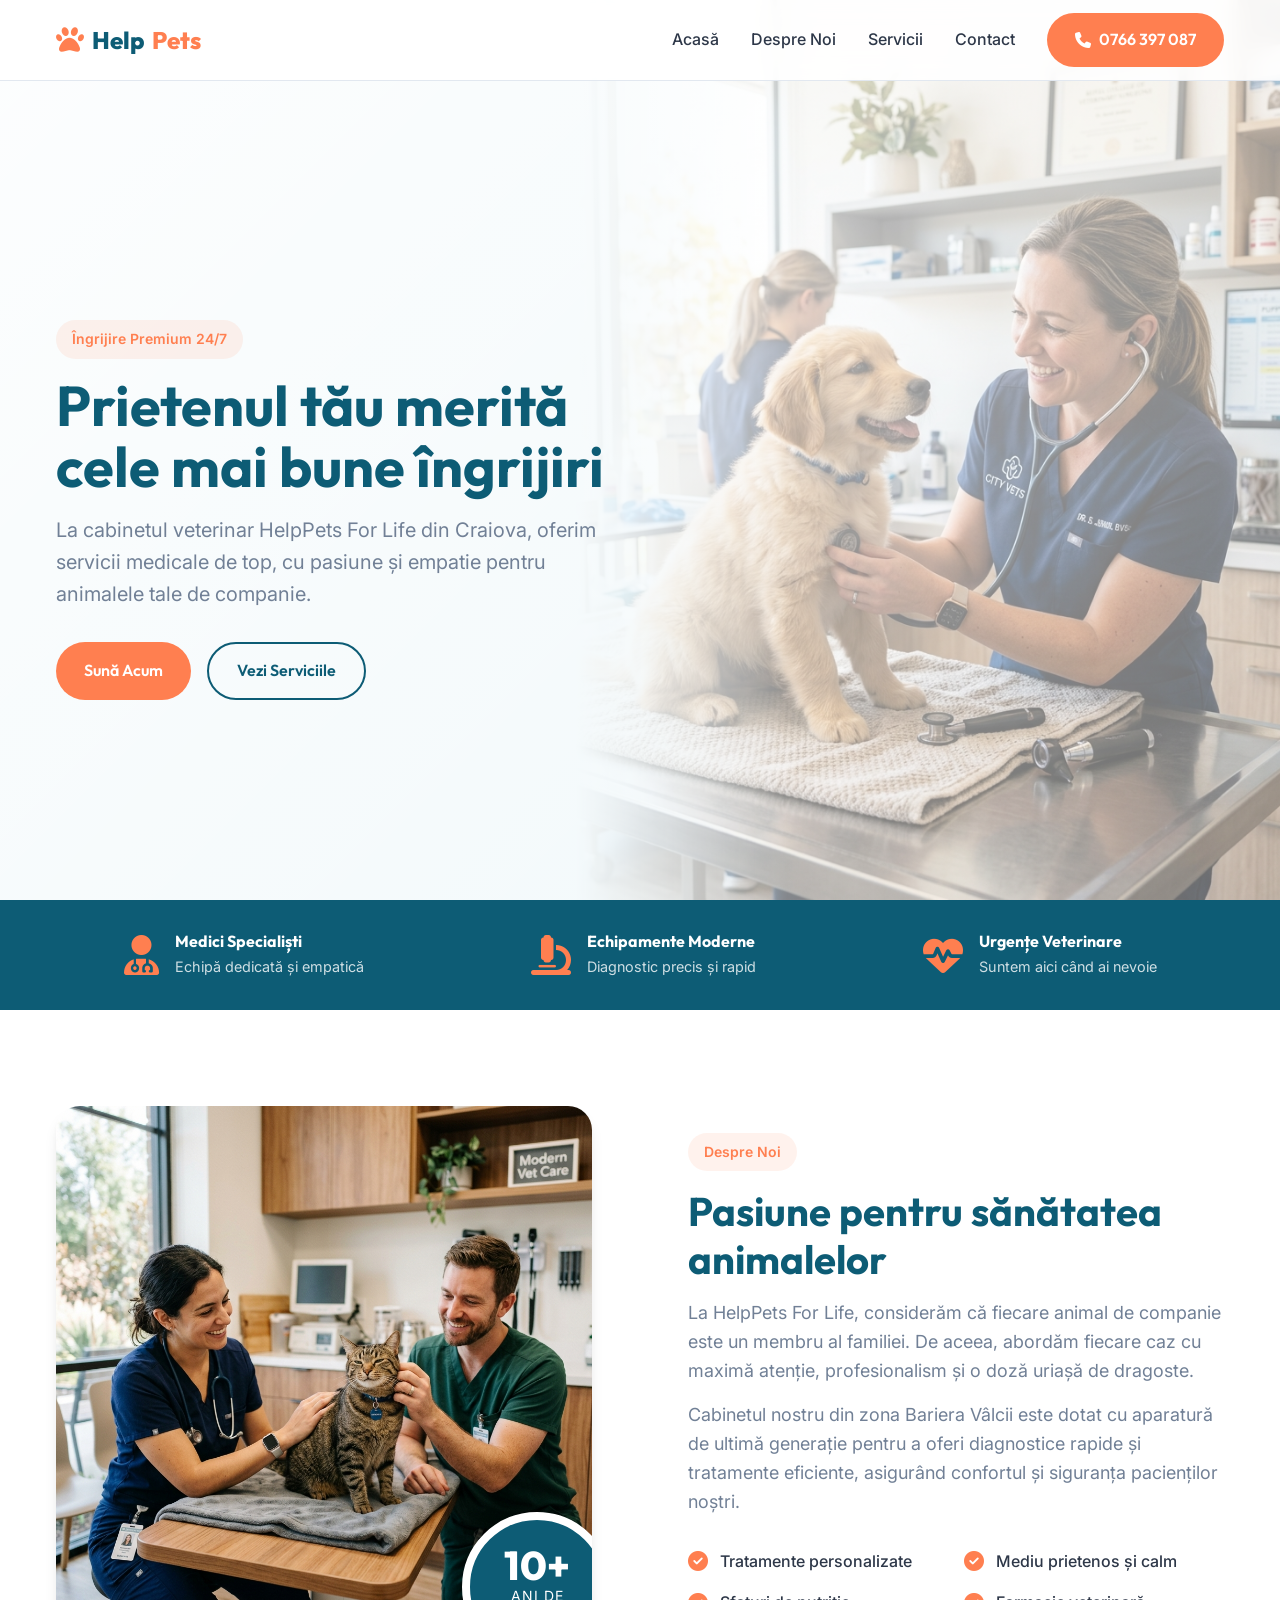
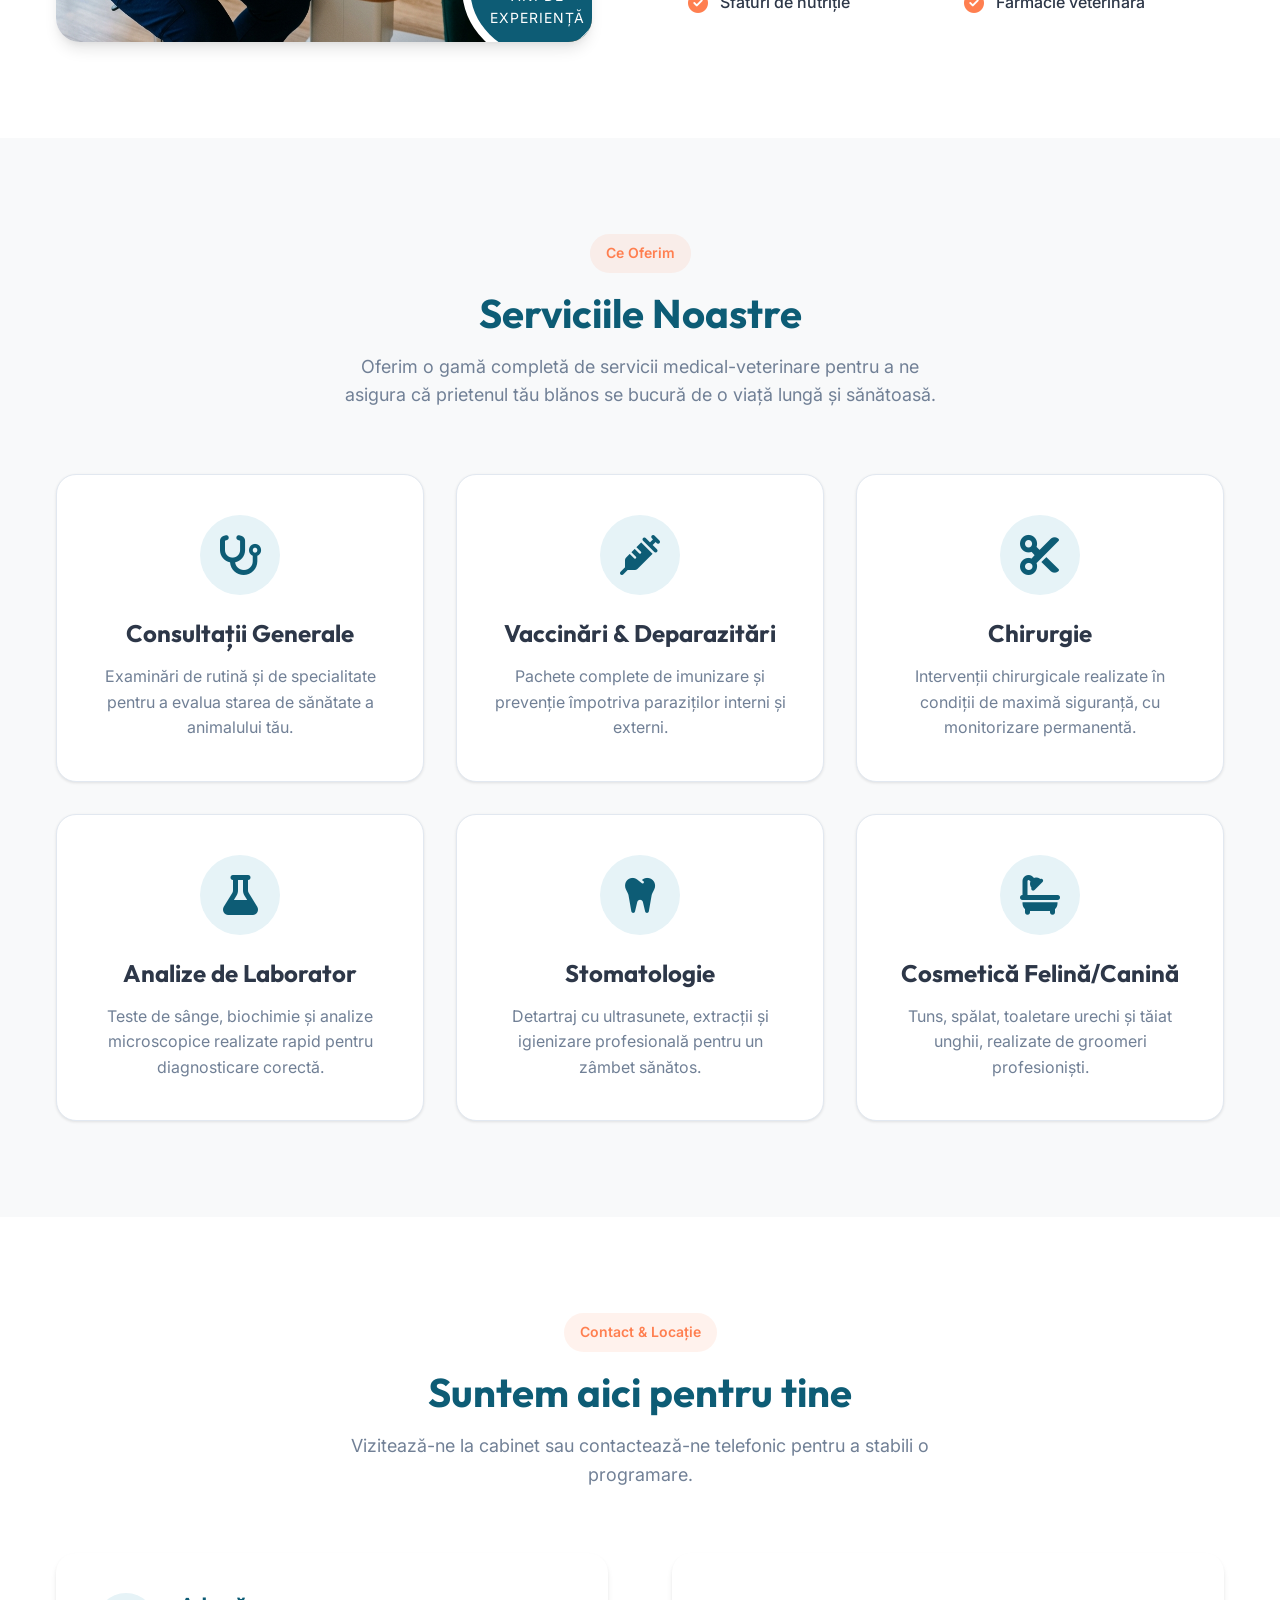
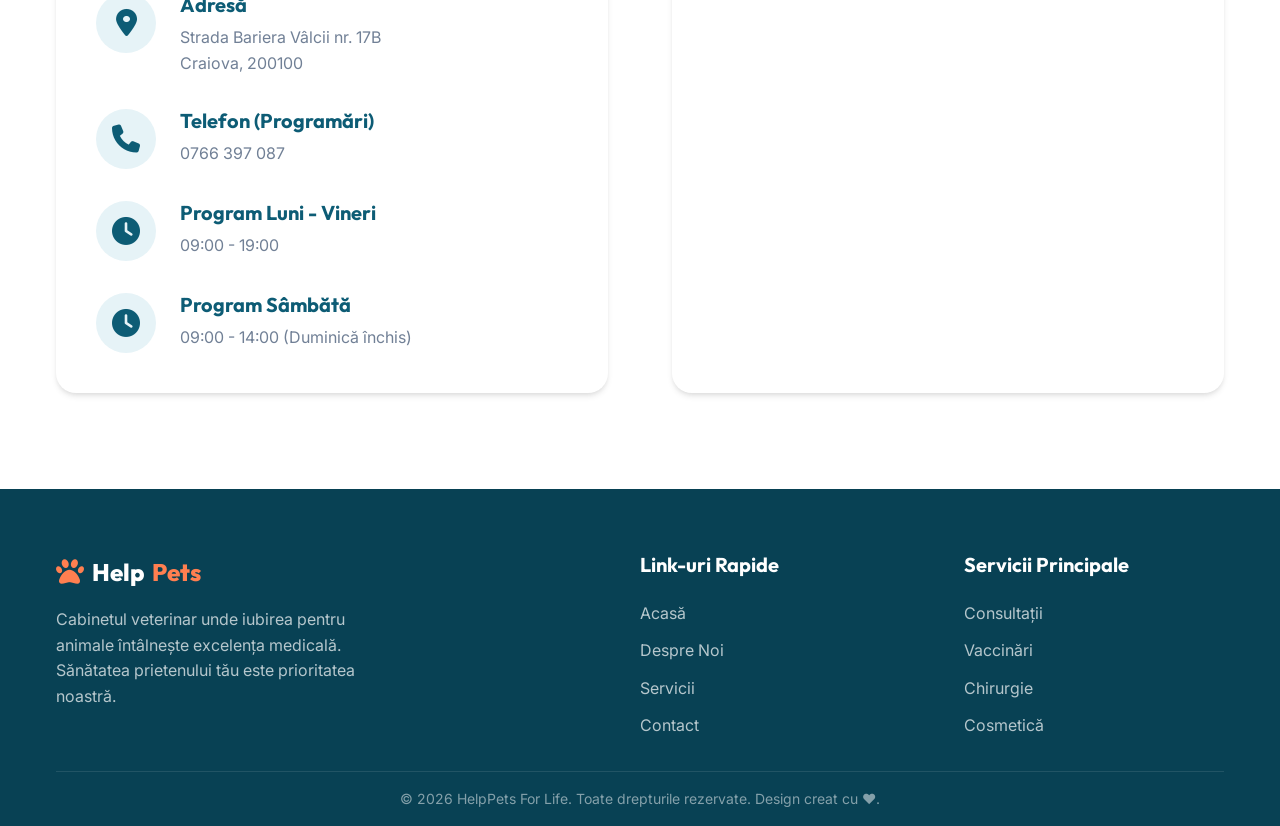
==== index.html @ aba7f6c5 "Add files via upload" ====
<!DOCTYPE html>
<html lang="ro">
<head>
    <meta charset="UTF-8">
    <meta name="viewport" content="width=device-width, initial-scale=1.0">
    <meta name="description" content="HelpPets For Life - Cabinet Veterinar Craiova - Bariera. Oferim servicii medicale veterinare premium pentru prietenii tăi necuvântători: consultații, vaccinări, chirurgie și cosmetică.">
    <title>HelpPets For Life | Cabinet Veterinar Craiova Bariera</title>
    
    <!-- CSS -->
    <link rel="stylesheet" href="css/style.css">
    
    <!-- Font Awesome for Icons -->
    <link rel="stylesheet" href="https://cdnjs.cloudflare.com/ajax/libs/font-awesome/6.4.0/css/all.min.css">
</head>
<body>

    <!-- Navigation -->
    <nav class="navbar">
        <div class="container">
            <a href="#" class="logo">
                <i class="fa-solid fa-paw"></i>
                Help<span>Pets</span>
            </a>
            
            <button class="mobile-menu-btn">
                <i class="fa-solid fa-bars"></i>
            </button>
            
            <ul class="nav-links">
                <li><a href="#acasa" class="nav-link">Acasă</a></li>
                <li><a href="#despre" class="nav-link">Despre Noi</a></li>
                <li><a href="#servicii" class="nav-link">Servicii</a></li>
                <li><a href="#contact" class="nav-link">Contact</a></li>
                <li><a href="tel:+40766397087" class="btn btn-primary"><i class="fa-solid fa-phone"></i> 0766 397 087</a></li>
            </ul>
        </div>
    </nav>

    <!-- Hero Section -->
    <section id="acasa" class="hero">
        <img src="assets/hero.png" alt="Cabinet Veterinar HelpPets For Life" class="hero-bg">
        <div class="container">
            <div class="hero-content reveal">
                <span class="badge">Îngrijire Premium 24/7</span>
                <h1>Prietenul tău merită cele mai bune îngrijiri</h1>
                <p>La cabinetul veterinar HelpPets For Life din Craiova, oferim servicii medicale de top, cu pasiune și empatie pentru animalele tale de companie.</p>
                <div class="hero-btns">
                    <a href="tel:+40766397087" class="btn btn-primary">Sună Acum</a>
                    <a href="#servicii" class="btn btn-outline">Vezi Serviciile</a>
                </div>
            </div>
        </div>
    </section>

    <!-- Info Banner -->
    <div class="info-banner">
        <div class="container reveal">
            <div class="info-item">
                <i class="fa-solid fa-user-doctor"></i>
                <div>
                    <h4>Medici Specialiști</h4>
                    <p>Echipă dedicată și empatică</p>
                </div>
            </div>
            <div class="info-item">
                <i class="fa-solid fa-microscope"></i>
                <div>
                    <h4>Echipamente Moderne</h4>
                    <p>Diagnostic precis și rapid</p>
                </div>
            </div>
            <div class="info-item">
                <i class="fa-solid fa-heart-pulse"></i>
                <div>
                    <h4>Urgențe Veterinare</h4>
                    <p>Suntem aici când ai nevoie</p>
                </div>
            </div>
        </div>
    </div>

    <!-- About Section -->
    <section id="despre" class="section section-light about">
        <div class="container about-grid">
            <div class="about-image reveal">
                <img src="assets/about.png" alt="Echipa HelpPets For Life">
                <div class="experience-badge">
                    <span class="num">10+</span>
                    <span class="text">Ani de Experiență</span>
                </div>
            </div>
            <div class="about-content reveal">
                <span class="badge">Despre Noi</span>
                <h2>Pasiune pentru sănătatea animalelor</h2>
                <p>La HelpPets For Life, considerăm că fiecare animal de companie este un membru al familiei. De aceea, abordăm fiecare caz cu maximă atenție, profesionalism și o doză uriașă de dragoste.</p>
                <p>Cabinetul nostru din zona Bariera Vâlcii este dotat cu aparatură de ultimă generație pentru a oferi diagnostice rapide și tratamente eficiente, asigurând confortul și siguranța pacienților noștri.</p>
                
                <div class="features-list">
                    <div class="feature-item">
                        <i class="fa-solid fa-check-circle"></i> Tratamente personalizate
                    </div>
                    <div class="feature-item">
                        <i class="fa-solid fa-check-circle"></i> Mediu prietenos și calm
                    </div>
                    <div class="feature-item">
                        <i class="fa-solid fa-check-circle"></i> Sfaturi de nutriție
                    </div>
                    <div class="feature-item">
                        <i class="fa-solid fa-check-circle"></i> Farmacie veterinară
                    </div>
                </div>
            </div>
        </div>
    </section>

    <!-- Services Section -->
    <section id="servicii" class="section">
        <div class="container">
            <div class="section-header reveal">
                <span class="badge">Ce Oferim</span>
                <h2 class="section-title">Serviciile Noastre</h2>
                <p class="section-subtitle">Oferim o gamă completă de servicii medical-veterinare pentru a ne asigura că prietenul tău blănos se bucură de o viață lungă și sănătoasă.</p>
            </div>
            
            <div class="services-grid">
                <div class="service-card reveal">
                    <div class="service-icon">
                        <i class="fa-solid fa-stethoscope"></i>
                    </div>
                    <h3>Consultații Generale</h3>
                    <p>Examinări de rutină și de specialitate pentru a evalua starea de sănătate a animalului tău.</p>
                </div>
                
                <div class="service-card reveal">
                    <div class="service-icon">
                        <i class="fa-solid fa-syringe"></i>
                    </div>
                    <h3>Vaccinări & Deparazitări</h3>
                    <p>Pachete complete de imunizare și prevenție împotriva paraziților interni și externi.</p>
                </div>
                
                <div class="service-card reveal">
                    <div class="service-icon">
                        <i class="fa-solid fa-scissors"></i>
                    </div>
                    <h3>Chirurgie</h3>
                    <p>Intervenții chirurgicale realizate în condiții de maximă siguranță, cu monitorizare permanentă.</p>
                </div>
                
                <div class="service-card reveal">
                    <div class="service-icon">
                        <i class="fa-solid fa-flask"></i>
                    </div>
                    <h3>Analize de Laborator</h3>
                    <p>Teste de sânge, biochimie și analize microscopice realizate rapid pentru diagnosticare corectă.</p>
                </div>
                
                <div class="service-card reveal">
                    <div class="service-icon">
                        <i class="fa-solid fa-tooth"></i>
                    </div>
                    <h3>Stomatologie</h3>
                    <p>Detartraj cu ultrasunete, extracții și igienizare profesională pentru un zâmbet sănătos.</p>
                </div>
                
                <div class="service-card reveal">
                    <div class="service-icon">
                        <i class="fa-solid fa-bath"></i>
                    </div>
                    <h3>Cosmetică Felină/Canină</h3>
                    <p>Tuns, spălat, toaletare urechi și tăiat unghii, realizate de groomeri profesioniști.</p>
                </div>
            </div>
        </div>
    </section>

    <!-- Contact Section -->
    <section id="contact" class="section section-light">
        <div class="container">
            <div class="section-header reveal">
                <span class="badge">Contact & Locație</span>
                <h2 class="section-title">Suntem aici pentru tine</h2>
                <p class="section-subtitle">Vizitează-ne la cabinet sau contactează-ne telefonic pentru a stabili o programare.</p>
            </div>
            
            <div class="contact-grid">
                <div class="contact-info reveal">
                    <div class="contact-card">
                        <div class="contact-detail">
                            <div class="contact-icon">
                                <i class="fa-solid fa-location-dot"></i>
                            </div>
                            <div class="contact-text">
                                <h4>Adresă</h4>
                                <p>Strada Bariera Vâlcii nr. 17B<br>Craiova, 200100</p>
                            </div>
                        </div>
                        
                        <div class="contact-detail">
                            <div class="contact-icon">
                                <i class="fa-solid fa-phone"></i>
                            </div>
                            <div class="contact-text">
                                <h4>Telefon (Programări)</h4>
                                <a href="tel:+40766397087">0766 397 087</a>
                            </div>
                        </div>
                        
                        <div class="contact-detail">
                            <div class="contact-icon">
                                <i class="fa-solid fa-clock"></i>
                            </div>
                            <div class="contact-text">
                                <h4>Program Luni - Vineri</h4>
                                <p>09:00 - 19:00</p>
                            </div>
                        </div>
                        
                        <div class="contact-detail">
                            <div class="contact-icon">
                                <i class="fa-solid fa-clock"></i>
                            </div>
                            <div class="contact-text">
                                <h4>Program Sâmbătă</h4>
                                <p>09:00 - 14:00 (Duminică închis)</p>
                            </div>
                        </div>
                    </div>
                </div>
                
                <div class="contact-map reveal">
                    <div class="map-container">
                        <!-- Google Maps Embed for Cabinet Veterinar Craiova - Bariera -->
                        <iframe 
                            src="https://www.google.com/maps/embed?pb=!1m18!1m12!1m3!1d2850.5362142279183!2d23.817823576402434!3d44.35242327107722!2m3!1f0!2f0!3f0!3m2!1i1024!2i768!4f13.1!3m3!1m2!1s0x4752d720e5c42fd5%3A0xf857cf204cc7b702!2sCabinet%20veterinar%20Craiova%20-%20BARIERA!5e0!3m2!1sen!2sro!4v1700000000000!5m2!1sen!2sro" 
                            allowfullscreen="" 
                            loading="lazy" 
                            referrerpolicy="no-referrer-when-downgrade">
                        </iframe>
                    </div>
                </div>
            </div>
        </div>
    </section>

    <!-- Footer -->
    <footer class="footer">
        <div class="container">
            <div class="footer-grid">
                <div class="footer-col">
                    <a href="#" class="logo">
                        <i class="fa-solid fa-paw"></i>
                        Help<span>Pets</span>
                    </a>
                    <p>Cabinetul veterinar unde iubirea pentru animale întâlnește excelența medicală. Sănătatea prietenului tău este prioritatea noastră.</p>
                </div>
                
                <div class="footer-col">
                    <h3>Link-uri Rapide</h3>
                    <div class="footer-links">
                        <a href="#acasa">Acasă</a>
                        <a href="#despre">Despre Noi</a>
                        <a href="#servicii">Servicii</a>
                        <a href="#contact">Contact</a>
                    </div>
                </div>
                
                <div class="footer-col">
                    <h3>Servicii Principale</h3>
                    <div class="footer-links">
                        <a href="#servicii">Consultații</a>
                        <a href="#servicii">Vaccinări</a>
                        <a href="#servicii">Chirurgie</a>
                        <a href="#servicii">Cosmetică</a>
                    </div>
                </div>
            </div>
            
            <div class="footer-bottom">
                <p>&copy; 2026 HelpPets For Life. Toate drepturile rezervate. Design creat cu ♥.</p>
            </div>
        </div>
    </footer>

    <!-- JS -->
    <script src="js/script.js"></script>
</body>
</html>
---- css/style.css ----
@import url('https://fonts.googleapis.com/css2?family=Inter:wght@300;400;500;600&family=Outfit:wght@400;500;600;700;800&display=swap');

:root {
  /* Colors */
  --color-primary: #0D5C75;
  --color-primary-dark: #084154;
  --color-primary-light: #E6F3F7;
  --color-accent: #FF7F50;
  --color-accent-hover: #E66A3D;
  --color-bg: #F8F9FA;
  --color-surface: #FFFFFF;
  --color-text: #2D3748;
  --color-text-light: #718096;
  --color-border: #E2E8F0;

  /* Typography */
  --font-heading: 'Outfit', sans-serif;
  --font-body: 'Inter', sans-serif;

  /* Spacing */
  --space-xs: 0.5rem;
  --space-sm: 1rem;
  --space-md: 2rem;
  --space-lg: 4rem;
  --space-xl: 6rem;

  /* Shadows */
  --shadow-sm: 0 1px 3px rgba(0,0,0,0.1);
  --shadow-md: 0 4px 6px -1px rgba(0,0,0,0.1), 0 2px 4px -1px rgba(0,0,0,0.06);
  --shadow-lg: 0 10px 15px -3px rgba(0,0,0,0.1), 0 4px 6px -2px rgba(0,0,0,0.05);
  --shadow-hover: 0 20px 25px -5px rgba(0,0,0,0.1), 0 10px 10px -5px rgba(0,0,0,0.04);
  
  /* Transitions */
  --transition-fast: 0.2s ease;
  --transition-normal: 0.3s cubic-bezier(0.4, 0, 0.2, 1);
  --transition-slow: 0.5s cubic-bezier(0.4, 0, 0.2, 1);
}

* {
  margin: 0;
  padding: 0;
  box-sizing: border-box;
}

html {
  scroll-behavior: smooth;
  font-size: 16px;
}

body {
  font-family: var(--font-body);
  background-color: var(--color-bg);
  color: var(--color-text);
  line-height: 1.6;
  overflow-x: hidden;
}

h1, h2, h3, h4, h5, h6 {
  font-family: var(--font-heading);
  color: var(--color-text);
  line-height: 1.2;
}

a {
  text-decoration: none;
  color: inherit;
}

ul {
  list-style: none;
}

img {
  max-width: 100%;
  height: auto;
  display: block;
}

/* Utilities */
.container {
  width: 100%;
  max-width: 1200px;
  margin: 0 auto;
  padding: 0 var(--space-sm);
}

.section {
  padding: var(--space-xl) 0;
}

.section-light {
  background-color: var(--color-surface);
}

.section-header {
  text-align: center;
  margin-bottom: var(--space-lg);
  max-width: 600px;
  margin-inline: auto;
}

.section-title {
  font-size: 2.5rem;
  color: var(--color-primary);
  margin-bottom: var(--space-sm);
}

.section-subtitle {
  color: var(--color-text-light);
  font-size: 1.125rem;
}

/* Buttons */
.btn {
  display: inline-flex;
  align-items: center;
  justify-content: center;
  padding: 0.875rem 1.75rem;
  border-radius: 50px;
  font-weight: 600;
  font-family: var(--font-heading);
  transition: var(--transition-normal);
  cursor: pointer;
  border: none;
  gap: 0.5rem;
  font-size: 1rem;
}

.btn-primary {
  background-color: var(--color-accent);
  color: white;
}

.btn-primary:hover {
  background-color: var(--color-accent-hover);
  transform: translateY(-2px);
  box-shadow: var(--shadow-md);
}

.btn-outline {
  background-color: transparent;
  color: var(--color-primary);
  border: 2px solid var(--color-primary);
}

.btn-outline:hover {
  background-color: var(--color-primary);
  color: white;
  transform: translateY(-2px);
}

/* Navigation */
.navbar {
  position: fixed;
  top: 0;
  left: 0;
  width: 100%;
  z-index: 1000;
  background-color: rgba(255, 255, 255, 0.9);
  backdrop-filter: blur(10px);
  border-bottom: 1px solid var(--color-border);
  transition: var(--transition-normal);
}

.navbar.scrolled {
  padding: 0.5rem 0;
  box-shadow: var(--shadow-sm);
}

.navbar .container {
  display: flex;
  align-items: center;
  justify-content: space-between;
  height: 80px;
  transition: var(--transition-normal);
}

.navbar.scrolled .container {
  height: 70px;
}

.logo {
  font-family: var(--font-heading);
  font-size: 1.5rem;
  font-weight: 800;
  color: var(--color-primary);
  display: flex;
  align-items: center;
  gap: 0.5rem;
}

.logo span {
  color: var(--color-accent);
}

.logo i {
  font-size: 1.75rem;
  color: var(--color-accent);
}

.nav-links {
  display: flex;
  gap: 2rem;
  align-items: center;
}

.nav-link {
  font-weight: 500;
  color: var(--color-text);
  transition: var(--transition-fast);
  position: relative;
}

.nav-link::after {
  content: '';
  position: absolute;
  bottom: -4px;
  left: 0;
  width: 0;
  height: 2px;
  background-color: var(--color-accent);
  transition: var(--transition-normal);
}

.nav-link:hover {
  color: var(--color-accent);
}

.nav-link:hover::after {
  width: 100%;
}

.mobile-menu-btn {
  display: none;
  background: none;
  border: none;
  font-size: 1.5rem;
  color: var(--color-primary);
  cursor: pointer;
}

/* Hero Section */
.hero {
  padding-top: 120px; /* offset for navbar */
  min-height: 100vh;
  display: flex;
  align-items: center;
  position: relative;
  background-color: var(--color-primary-light);
  overflow: hidden;
}

.hero::before {
  content: '';
  position: absolute;
  top: 0;
  left: 0;
  width: 100%;
  height: 100%;
  background: linear-gradient(135deg, rgba(255,255,255,0.9) 0%, rgba(255,255,255,0.4) 100%);
  z-index: 1;
}

.hero-bg {
  position: absolute;
  top: 0;
  right: 0;
  width: 55%;
  height: 100%;
  object-fit: cover;
  z-index: 0;
  mask-image: linear-gradient(to right, transparent, black 30%);
  -webkit-mask-image: linear-gradient(to right, transparent, black 30%);
}

.hero .container {
  position: relative;
  z-index: 2;
  display: grid;
  grid-template-columns: 1fr 1fr;
  gap: var(--space-lg);
  align-items: center;
}

.hero-content {
  max-width: 600px;
}

.badge {
  display: inline-block;
  padding: 0.5rem 1rem;
  background-color: rgba(255, 127, 80, 0.1);
  color: var(--color-accent);
  border-radius: 50px;
  font-size: 0.875rem;
  font-weight: 600;
  margin-bottom: var(--space-sm);
}

.hero h1 {
  font-size: 3.5rem;
  color: var(--color-primary);
  margin-bottom: var(--space-sm);
  line-height: 1.1;
}

.hero p {
  font-size: 1.25rem;
  color: var(--color-text-light);
  margin-bottom: var(--space-md);
}

.hero-btns {
  display: flex;
  gap: 1rem;
}

/* About Section */
.about {
  position: relative;
}

.about-grid {
  display: grid;
  grid-template-columns: 1fr 1fr;
  gap: var(--space-xl);
  align-items: center;
}

.about-image {
  position: relative;
  border-radius: 24px;
  overflow: hidden;
  box-shadow: var(--shadow-lg);
}

.about-image img {
  width: 100%;
  height: auto;
  transition: var(--transition-slow);
}

.about-image:hover img {
  transform: scale(1.05);
}

.experience-badge {
  position: absolute;
  bottom: -20px;
  right: -20px;
  background-color: var(--color-primary);
  color: white;
  padding: 2rem;
  border-radius: 50%;
  width: 150px;
  height: 150px;
  display: flex;
  flex-direction: column;
  align-items: center;
  justify-content: center;
  text-align: center;
  box-shadow: var(--shadow-lg);
  border: 8px solid var(--color-surface);
}

.experience-badge .num {
  font-size: 2.5rem;
  font-weight: 800;
  font-family: var(--font-heading);
  line-height: 1;
}

.experience-badge .text {
  font-size: 0.875rem;
  text-transform: uppercase;
  letter-spacing: 1px;
}

.about-content h2 {
  font-size: 2.5rem;
  color: var(--color-primary);
  margin-bottom: var(--space-sm);
}

.about-content p {
  color: var(--color-text-light);
  margin-bottom: var(--space-sm);
  font-size: 1.125rem;
}

.features-list {
  margin-top: var(--space-md);
  display: grid;
  grid-template-columns: 1fr 1fr;
  gap: 1rem;
}

.feature-item {
  display: flex;
  align-items: center;
  gap: 0.75rem;
  font-weight: 500;
}

.feature-item i {
  color: var(--color-accent);
  font-size: 1.25rem;
}

/* Services Section */
.services-grid {
  display: grid;
  grid-template-columns: repeat(auto-fit, minmax(280px, 1fr));
  gap: var(--space-md);
}

.service-card {
  background-color: var(--color-surface);
  border-radius: 20px;
  padding: 2.5rem 2rem;
  text-align: center;
  box-shadow: var(--shadow-sm);
  border: 1px solid var(--color-border);
  transition: var(--transition-normal);
  position: relative;
  overflow: hidden;
  z-index: 1;
}

.service-card::before {
  content: '';
  position: absolute;
  top: 0;
  left: 0;
  width: 100%;
  height: 0;
  background-color: var(--color-primary);
  transition: var(--transition-normal);
  z-index: -1;
}

.service-card:hover {
  transform: translateY(-10px);
  box-shadow: var(--shadow-hover);
  border-color: transparent;
}

.service-card:hover::before {
  height: 100%;
}

.service-icon {
  width: 80px;
  height: 80px;
  background-color: var(--color-primary-light);
  color: var(--color-primary);
  border-radius: 50%;
  display: flex;
  align-items: center;
  justify-content: center;
  font-size: 2.5rem;
  margin: 0 auto 1.5rem auto;
  transition: var(--transition-normal);
}

.service-card:hover .service-icon {
  background-color: rgba(255,255,255,0.2);
  color: white;
}

.service-card h3 {
  font-size: 1.5rem;
  margin-bottom: 1rem;
  transition: var(--transition-normal);
}

.service-card p {
  color: var(--color-text-light);
  transition: var(--transition-normal);
}

.service-card:hover h3,
.service-card:hover p {
  color: white;
}

/* Info Banner */
.info-banner {
  background-color: var(--color-primary);
  padding: var(--space-md) 0;
  color: white;
}

.info-banner .container {
  display: flex;
  justify-content: space-around;
  flex-wrap: wrap;
  gap: 2rem;
}

.info-item {
  display: flex;
  align-items: center;
  gap: 1rem;
}

.info-item i {
  font-size: 2.5rem;
  color: var(--color-accent);
}

.info-item h4 {
  color: white;
  margin-bottom: 0.25rem;
}

.info-item p {
  color: rgba(255,255,255,0.8);
  font-size: 0.9rem;
}

/* Location & Contact */
.contact-grid {
  display: grid;
  grid-template-columns: 1fr 1fr;
  gap: var(--space-lg);
}

.contact-card {
  background-color: var(--color-surface);
  border-radius: 20px;
  padding: 2.5rem;
  box-shadow: var(--shadow-md);
}

.contact-detail {
  display: flex;
  gap: 1.5rem;
  margin-bottom: 2rem;
}

.contact-detail:last-child {
  margin-bottom: 0;
}

.contact-icon {
  width: 60px;
  height: 60px;
  background-color: var(--color-primary-light);
  color: var(--color-primary);
  border-radius: 50%;
  display: flex;
  align-items: center;
  justify-content: center;
  font-size: 1.75rem;
  flex-shrink: 0;
}

.contact-text h4 {
  font-size: 1.25rem;
  margin-bottom: 0.5rem;
  color: var(--color-primary);
}

.contact-text p, .contact-text a {
  color: var(--color-text-light);
  font-size: 1rem;
}

.contact-text a:hover {
  color: var(--color-accent);
}

.map-container {
  border-radius: 20px;
  overflow: hidden;
  box-shadow: var(--shadow-md);
  height: 100%;
  min-height: 400px;
}

.map-container iframe {
  width: 100%;
  height: 100%;
  border: none;
}

/* Footer */
.footer {
  background-color: var(--color-primary-dark);
  color: white;
  padding: var(--space-lg) 0 var(--space-sm) 0;
}

.footer-grid {
  display: grid;
  grid-template-columns: 2fr 1fr 1fr;
  gap: var(--space-lg);
  margin-bottom: var(--space-md);
}

.footer-col h3 {
  color: white;
  margin-bottom: 1.5rem;
  font-size: 1.25rem;
}

.footer-col .logo {
  color: white;
  margin-bottom: 1rem;
}

.footer-col p {
  color: rgba(255,255,255,0.7);
  max-width: 300px;
}

.footer-links {
  display: flex;
  flex-direction: column;
  gap: 0.75rem;
}

.footer-links a {
  color: rgba(255,255,255,0.7);
  transition: var(--transition-fast);
}

.footer-links a:hover {
  color: var(--color-accent);
  padding-left: 5px;
}

.footer-bottom {
  border-top: 1px solid rgba(255,255,255,0.1);
  padding-top: var(--space-sm);
  text-align: center;
  color: rgba(255,255,255,0.5);
  font-size: 0.875rem;
}

/* Animations */
.reveal {
  opacity: 0;
  transform: translateY(30px);
  transition: all 0.8s ease;
}

.reveal.active {
  opacity: 1;
  transform: translateY(0);
}

/* Responsive */
@media (max-width: 992px) {
  .hero-bg {
    width: 100%;
    mask-image: none;
    -webkit-mask-image: none;
    opacity: 0.3;
  }

  .hero::before {
    background: linear-gradient(135deg, rgba(255,255,255,0.95) 0%, rgba(255,255,255,0.8) 100%);
  }

  .hero .container {
    grid-template-columns: 1fr;
    text-align: center;
  }

  .hero-content {
    margin: 0 auto;
  }

  .hero-btns {
    justify-content: center;
  }

  .about-grid, .contact-grid {
    grid-template-columns: 1fr;
  }

  .footer-grid {
    grid-template-columns: 1fr 1fr;
  }
}

@media (max-width: 768px) {
  .nav-links {
    position: fixed;
    top: 70px; /* match navbar height */
    left: -100%;
    width: 100%;
    height: calc(100vh - 70px);
    background-color: var(--color-surface);
    flex-direction: column;
    align-items: center;
    justify-content: flex-start;
    padding-top: 2rem;
    transition: var(--transition-normal);
    overflow-y: auto;
  }

  .nav-links.active {
    left: 0;
  }

  .mobile-menu-btn {
    display: block;
  }

  /* Fix button in mobile menu */
  .nav-links .btn {
    margin-top: 1rem;
  }

  .hero h1 {
    font-size: 2.5rem;
  }

  .experience-badge {
    bottom: -10px;
    right: 10px;
    width: 120px;
    height: 120px;
    padding: 1.5rem;
  }

  .experience-badge .num {
    font-size: 1.8rem;
  }

  .footer-grid {
    grid-template-columns: 1fr;
    text-align: center;
  }

  .footer-col p {
    margin: 0 auto;
  }
  
  .info-item {
    width: 100%;
    justify-content: flex-start;
  }
}

@media (max-width: 480px) {
  .section-title {
    font-size: 2rem;
  }

  .hero {
    padding-top: 100px;
  }

  .hero h1 {
    font-size: 2rem;
  }

  .hero p {
    font-size: 1rem;
  }

  .hero-btns {
    flex-direction: column;
    width: 100%;
  }

  .hero-btns .btn {
    width: 100%;
  }

  .about-content h2 {
    font-size: 2rem;
  }

  .features-list {
    grid-template-columns: 1fr;
  }

  .contact-detail {
    flex-direction: column;
    align-items: center;
    text-align: center;
    gap: 0.5rem;
  }
  
  .experience-badge {
    width: 100px;
    height: 100px;
    bottom: 0;
    right: 0;
    border-width: 5px;
    padding: 1rem;
  }
  
  .experience-badge .num {
    font-size: 1.5rem;
  }
  
  .experience-badge .text {
    font-size: 0.75rem;
  }

  .info-item {
    justify-content: center;
    text-align: center;
    flex-direction: column;
  }
}
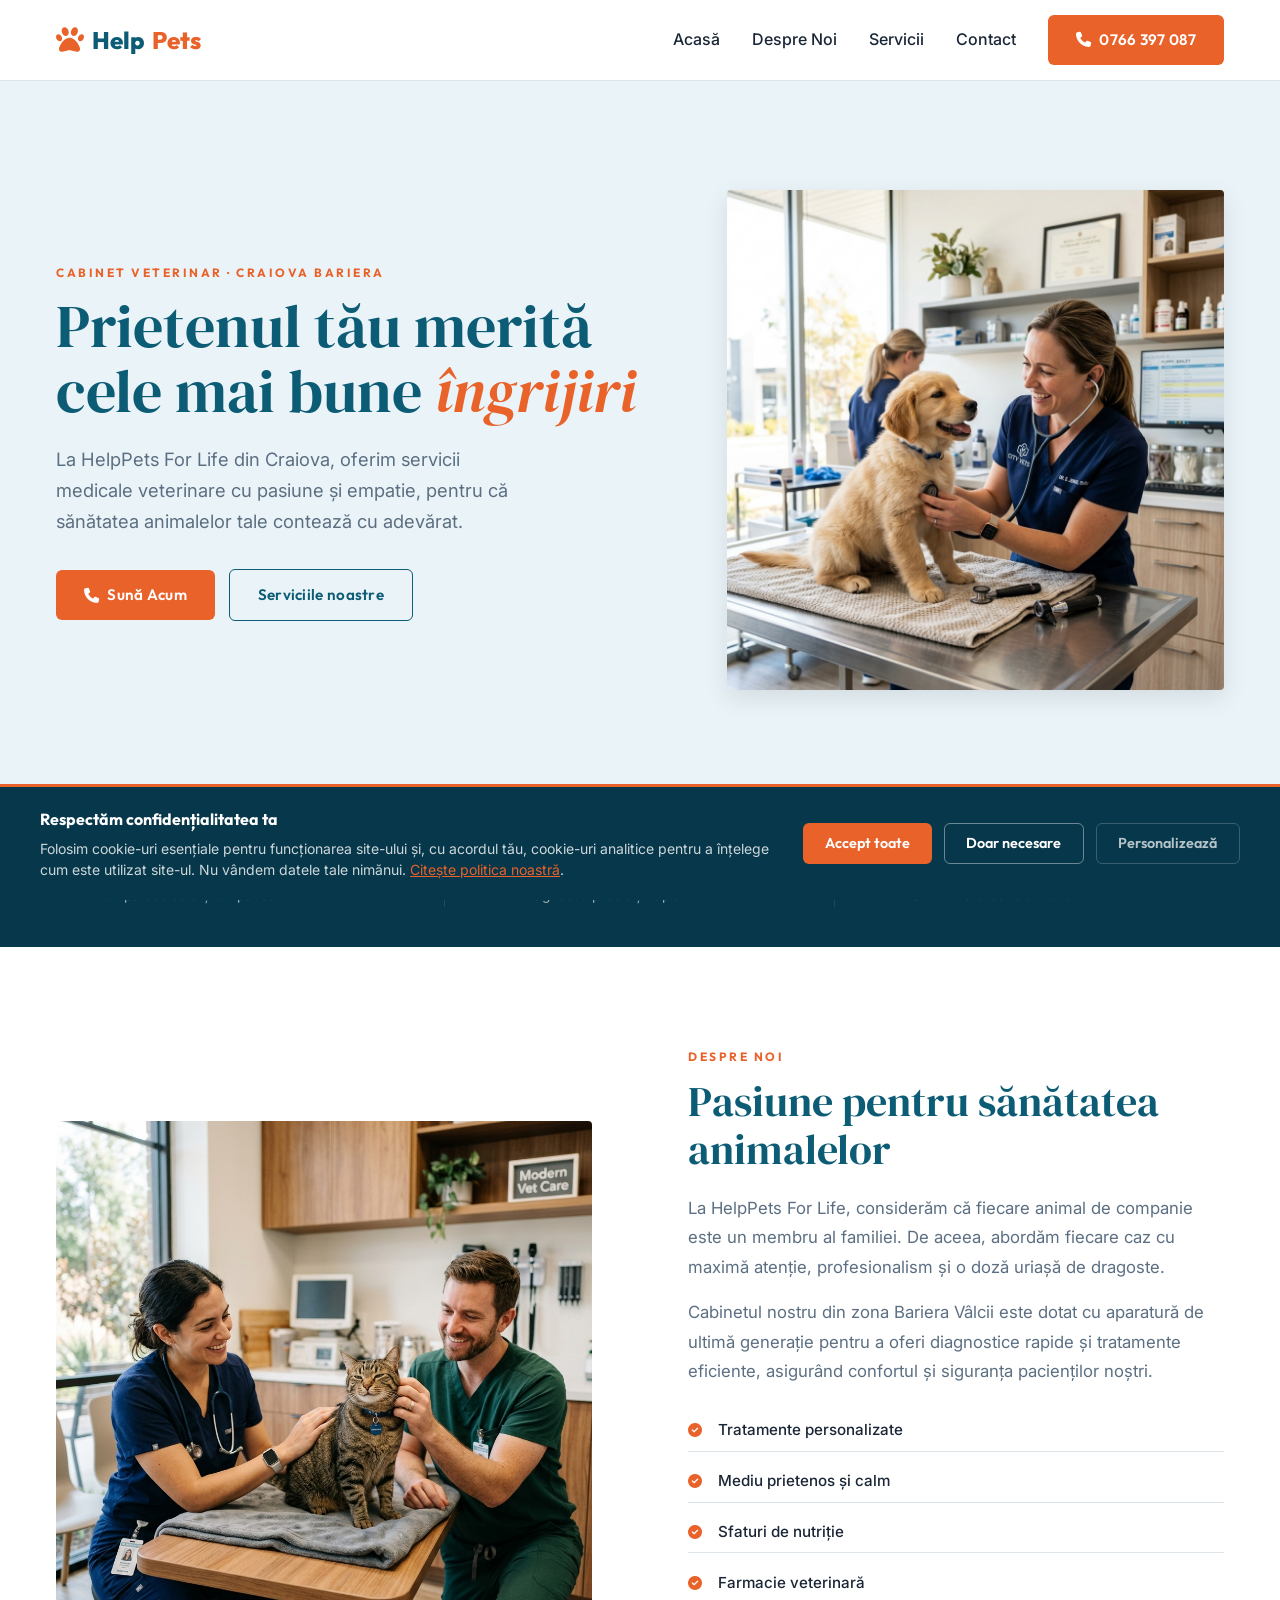
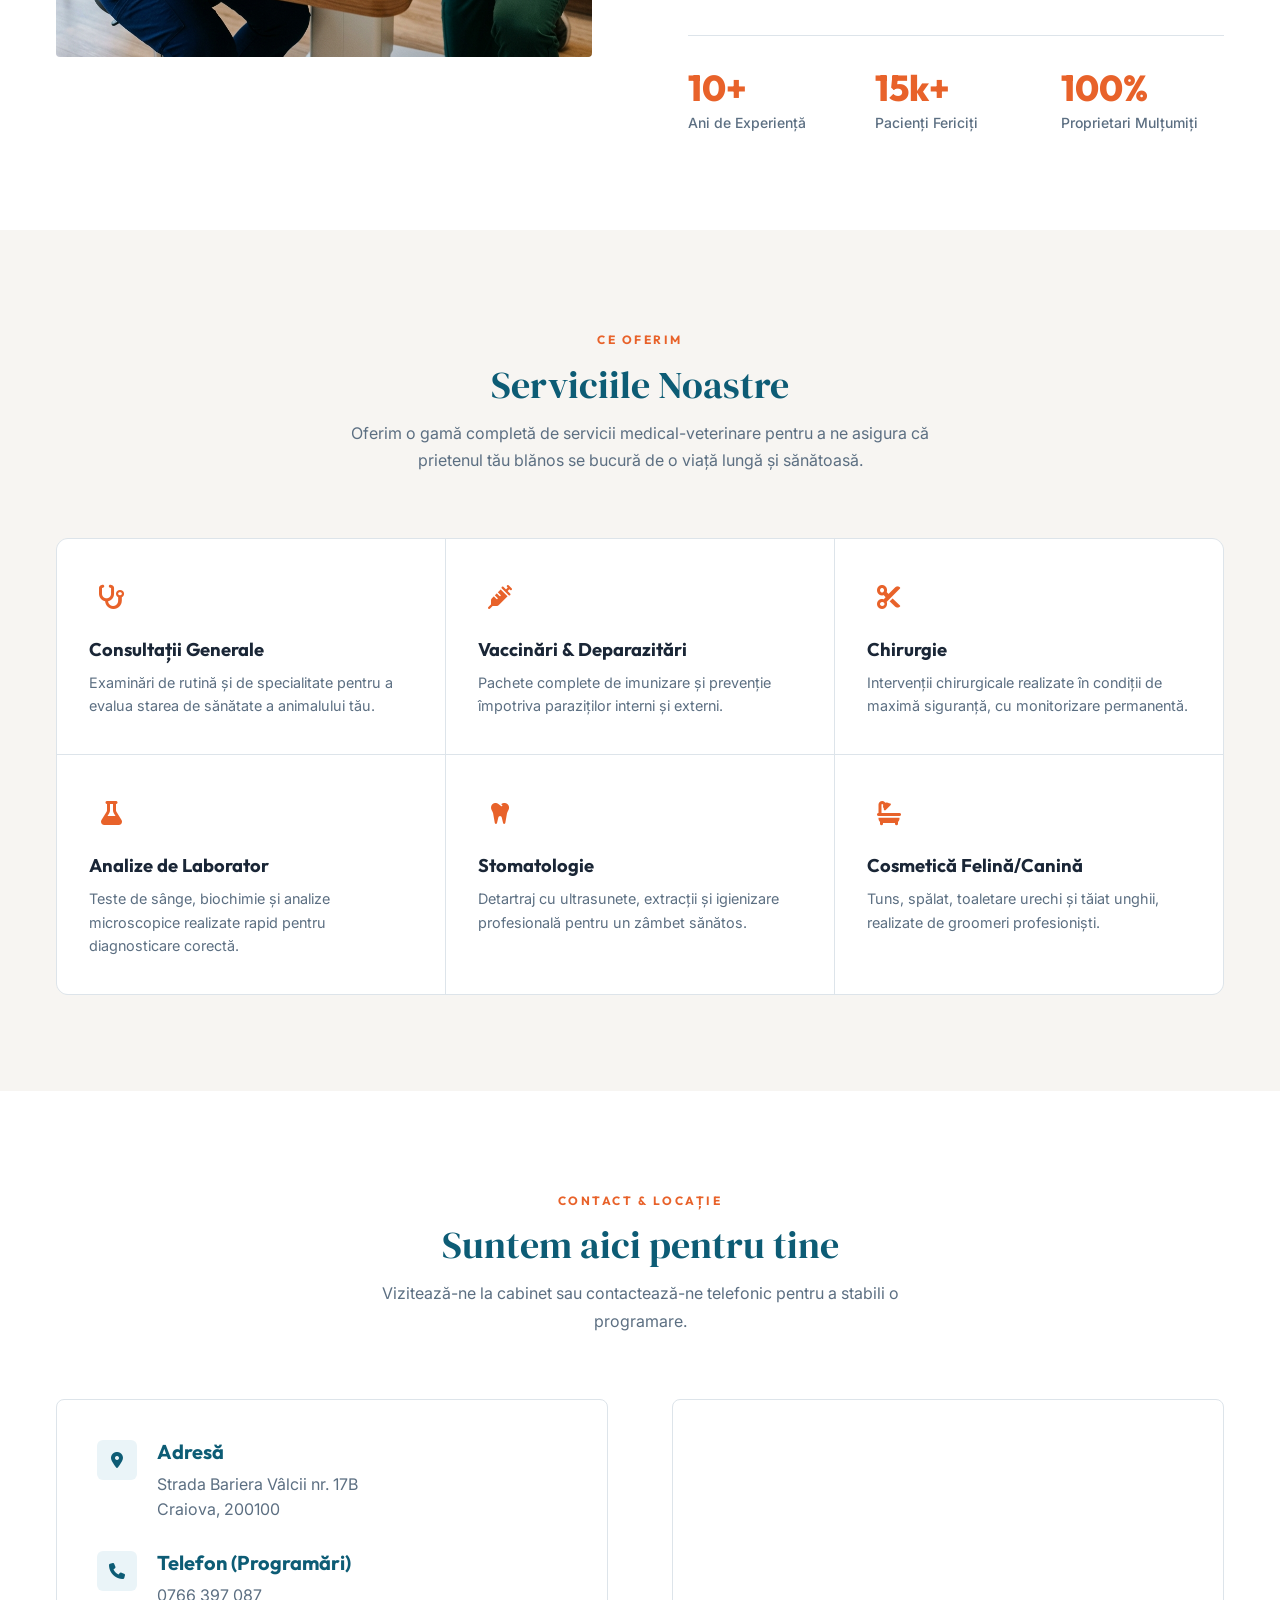
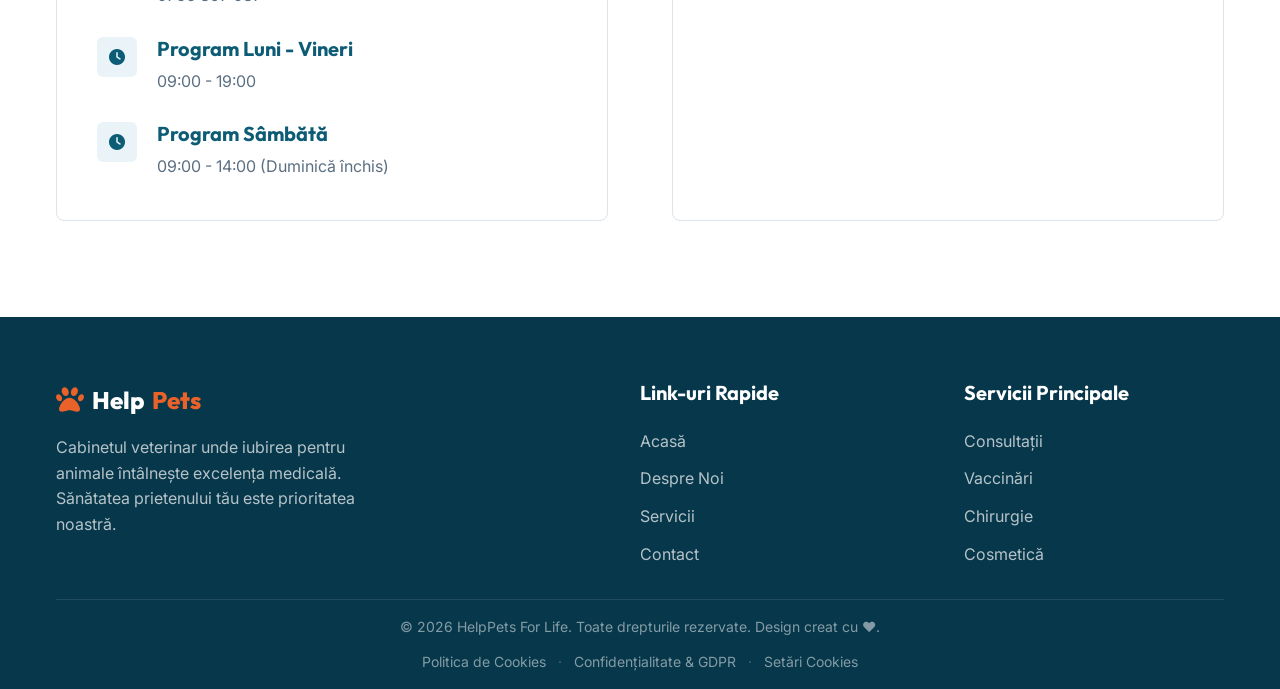
==== commit 6fae6ddc: "feat: implement GDPR-compliant privacy and cookie policy page with dedicated styling and scripting" ====
--- a/index.html
+++ b/index.html
@@ -38,16 +38,18 @@
 
     <!-- Hero Section -->
     <section id="acasa" class="hero">
-        <img src="assets/hero.png" alt="Cabinet Veterinar HelpPets For Life" class="hero-bg">
-        <div class="container">
+        <div class="container hero-grid">
             <div class="hero-content reveal">
-                <span class="badge">Îngrijire Premium 24/7</span>
-                <h1>Prietenul tău merită cele mai bune îngrijiri</h1>
-                <p>La cabinetul veterinar HelpPets For Life din Craiova, oferim servicii medicale de top, cu pasiune și empatie pentru animalele tale de companie.</p>
+                <span class="subheading">Cabinet Veterinar · Craiova Bariera</span>
+                <h1>Prietenul tău merită cele mai bune <em>îngrijiri</em></h1>
+                <p>La HelpPets For Life din Craiova, oferim servicii medicale veterinare cu pasiune și empatie, pentru că sănătatea animalelor tale contează cu adevărat.</p>
                 <div class="hero-btns">
-                    <a href="tel:+40766397087" class="btn btn-primary">Sună Acum</a>
-                    <a href="#servicii" class="btn btn-outline">Vezi Serviciile</a>
-                </div>
+                    <a href="tel:+40766397087" class="btn btn-primary"><i class="fa-solid fa-phone"></i> Sună Acum</a>
+                    <a href="#servicii" class="btn btn-outline">Serviciile noastre</a>
+                </div>
+            </div>
+            <div class="hero-image reveal">
+                <img src="assets/hero.png" alt="Cabinet Veterinar HelpPets For Life">
             </div>
         </div>
     </section>
@@ -84,13 +86,9 @@
         <div class="container about-grid">
             <div class="about-image reveal">
                 <img src="assets/about.png" alt="Echipa HelpPets For Life">
-                <div class="experience-badge">
-                    <span class="num">10+</span>
-                    <span class="text">Ani de Experiență</span>
-                </div>
             </div>
             <div class="about-content reveal">
-                <span class="badge">Despre Noi</span>
+                <span class="subheading">Despre Noi</span>
                 <h2>Pasiune pentru sănătatea animalelor</h2>
                 <p>La HelpPets For Life, considerăm că fiecare animal de companie este un membru al familiei. De aceea, abordăm fiecare caz cu maximă atenție, profesionalism și o doză uriașă de dragoste.</p>
                 <p>Cabinetul nostru din zona Bariera Vâlcii este dotat cu aparatură de ultimă generație pentru a oferi diagnostice rapide și tratamente eficiente, asigurând confortul și siguranța pacienților noștri.</p>
@@ -107,6 +105,21 @@
                     </div>
                     <div class="feature-item">
                         <i class="fa-solid fa-check-circle"></i> Farmacie veterinară
+                    </div>
+                </div>
+
+                <div class="stats-grid">
+                    <div class="stat-item">
+                        <div class="stat-num">10+</div>
+                        <div class="stat-label">Ani de Experiență</div>
+                    </div>
+                    <div class="stat-item">
+                        <div class="stat-num">15k+</div>
+                        <div class="stat-label">Pacienți Fericiți</div>
+                    </div>
+                    <div class="stat-item">
+                        <div class="stat-num">100%</div>
+                        <div class="stat-label">Proprietari Mulțumiți</div>
                     </div>
                 </div>
             </div>
@@ -117,7 +130,7 @@
     <section id="servicii" class="section">
         <div class="container">
             <div class="section-header reveal">
-                <span class="badge">Ce Oferim</span>
+                <span class="subheading">Ce Oferim</span>
                 <h2 class="section-title">Serviciile Noastre</h2>
                 <p class="section-subtitle">Oferim o gamă completă de servicii medical-veterinare pentru a ne asigura că prietenul tău blănos se bucură de o viață lungă și sănătoasă.</p>
             </div>
@@ -178,7 +191,7 @@
     <section id="contact" class="section section-light">
         <div class="container">
             <div class="section-header reveal">
-                <span class="badge">Contact & Locație</span>
+                <span class="subheading">Contact & Locație</span>
                 <h2 class="section-title">Suntem aici pentru tine</h2>
                 <p class="section-subtitle">Vizitează-ne la cabinet sau contactează-ne telefonic pentru a stabili o programare.</p>
             </div>
@@ -278,9 +291,88 @@
             
             <div class="footer-bottom">
                 <p>&copy; 2026 HelpPets For Life. Toate drepturile rezervate. Design creat cu ♥.</p>
+                <div class="footer-legal">
+                    <a href="politica-cookies.html" id="link-politica-cookies">Politica de Cookies</a>
+                    <span class="footer-sep">·</span>
+                    <a href="politica-cookies.html#confidentialitate" id="link-confidentialitate">Confidențialitate & GDPR</a>
+                    <span class="footer-sep">·</span>
+                    <a href="#" id="open-cookie-settings">Setări Cookies</a>
+                </div>
             </div>
         </div>
     </footer>
+
+    <!-- Cookie Consent Banner -->
+    <div id="cookie-banner" class="cookie-banner" role="dialog" aria-label="Consimțământ cookie-uri" aria-modal="true" hidden>
+        <div class="cookie-banner-inner">
+            <div class="cookie-banner-text">
+                <strong>Respectăm confidențialitatea ta</strong>
+                <p>Folosim cookie-uri esențiale pentru funcționarea site-ului și, cu acordul tău, cookie-uri analitice pentru a înțelege cum este utilizat site-ul. Nu vândem datele tale nimănui. <a href="politica-cookies.html" id="cookies-more-link">Citește politica noastră</a>.</p>
+            </div>
+            <div class="cookie-banner-actions">
+                <button id="cookie-accept-all" class="cookie-btn cookie-btn-accept">Accept toate</button>
+                <button id="cookie-accept-necessary" class="cookie-btn cookie-btn-necessary">Doar necesare</button>
+                <button id="cookie-open-settings" class="cookie-btn cookie-btn-settings">Personalizează</button>
+            </div>
+        </div>
+    </div>
+
+    <!-- Cookie Settings Modal -->
+    <div id="cookie-modal" class="cookie-modal" role="dialog" aria-modal="true" aria-label="Setări cookies" hidden>
+        <div class="cookie-modal-overlay" id="cookie-modal-overlay"></div>
+        <div class="cookie-modal-box">
+            <div class="cookie-modal-header">
+                <h2>Setări preferințe cookies</h2>
+                <button class="cookie-modal-close" id="cookie-modal-close" aria-label="Închide">&times;</button>
+            </div>
+            <div class="cookie-modal-body">
+                <p>Controlează ce tipuri de cookie-uri sunt stocate pe dispozitivul tău. Cookie-urile necesare nu pot fi dezactivate, deoarece site-ul nu funcționează fără ele.</p>
+
+                <div class="cookie-category">
+                    <div class="cookie-category-header">
+                        <div>
+                            <strong>Cookie-uri necesare</strong>
+                            <p>Asigură funcționalitățile de bază ale site-ului, cum ar fi navigarea și accesul la zone securizate.</p>
+                        </div>
+                        <label class="cookie-toggle cookie-toggle--disabled" aria-label="Întotdeauna active">
+                            <input type="checkbox" checked disabled>
+                            <span class="cookie-toggle-slider"></span>
+                        </label>
+                    </div>
+                </div>
+
+                <div class="cookie-category">
+                    <div class="cookie-category-header">
+                        <div>
+                            <strong>Cookie-uri analitice</strong>
+                            <p>Ne ajută să înțelegem cum interacționezi cu site-ul, astfel încât să îl îmbunătățim continuu (de ex. Google Analytics).</p>
+                        </div>
+                        <label class="cookie-toggle" aria-label="Cookie-uri analitice">
+                            <input type="checkbox" id="cookie-analytics">
+                            <span class="cookie-toggle-slider"></span>
+                        </label>
+                    </div>
+                </div>
+
+                <div class="cookie-category">
+                    <div class="cookie-category-header">
+                        <div>
+                            <strong>Cookie-uri de marketing</strong>
+                            <p>Permit afișarea de reclame relevante pe alte platforme pe baza vizitelor tale pe site-ul nostru.</p>
+                        </div>
+                        <label class="cookie-toggle" aria-label="Cookie-uri de marketing">
+                            <input type="checkbox" id="cookie-marketing">
+                            <span class="cookie-toggle-slider"></span>
+                        </label>
+                    </div>
+                </div>
+            </div>
+            <div class="cookie-modal-footer">
+                <button id="cookie-save-settings" class="cookie-btn cookie-btn-accept">Salvează preferințele</button>
+                <button id="cookie-accept-all-modal" class="cookie-btn cookie-btn-necessary">Accept toate</button>
+            </div>
+        </div>
+    </div>
 
     <!-- JS -->
     <script src="js/script.js"></script>
--- a/css/style.css
+++ b/css/style.css
@@ -1,20 +1,21 @@
-@import url('https://fonts.googleapis.com/css2?family=Inter:wght@300;400;500;600&family=Outfit:wght@400;500;600;700;800&display=swap');
+@import url('https://fonts.googleapis.com/css2?family=Inter:wght@300;400;500;600&family=Outfit:wght@400;500;600;700;800&family=DM+Serif+Display:ital@0;1&display=swap');
 
 :root {
   /* Colors */
   --color-primary: #0D5C75;
-  --color-primary-dark: #084154;
-  --color-primary-light: #E6F3F7;
-  --color-accent: #FF7F50;
-  --color-accent-hover: #E66A3D;
-  --color-bg: #F8F9FA;
+  --color-primary-dark: #07374A;
+  --color-primary-light: #EAF4F8;
+  --color-accent: #E8622A;
+  --color-accent-hover: #C94F1E;
+  --color-bg: #F7F5F2;
   --color-surface: #FFFFFF;
-  --color-text: #2D3748;
-  --color-text-light: #718096;
-  --color-border: #E2E8F0;
+  --color-text: #1A2636;
+  --color-text-light: #5C6F82;
+  --color-border: #DDE4EA;
 
   /* Typography */
   --font-heading: 'Outfit', sans-serif;
+  --font-serif: 'DM Serif Display', serif;
   --font-body: 'Inter', sans-serif;
 
   /* Spacing */
@@ -25,14 +26,14 @@
   --space-xl: 6rem;
 
   /* Shadows */
-  --shadow-sm: 0 1px 3px rgba(0,0,0,0.1);
-  --shadow-md: 0 4px 6px -1px rgba(0,0,0,0.1), 0 2px 4px -1px rgba(0,0,0,0.06);
-  --shadow-lg: 0 10px 15px -3px rgba(0,0,0,0.1), 0 4px 6px -2px rgba(0,0,0,0.05);
-  --shadow-hover: 0 20px 25px -5px rgba(0,0,0,0.1), 0 10px 10px -5px rgba(0,0,0,0.04);
+  --shadow-sm: 0 1px 4px rgba(0,0,0,0.07);
+  --shadow-md: 0 3px 10px rgba(0,0,0,0.08);
+  --shadow-lg: 0 8px 24px rgba(0,0,0,0.10);
+  --shadow-hover: 0 16px 32px rgba(0,0,0,0.12);
   
   /* Transitions */
-  --transition-fast: 0.2s ease;
-  --transition-normal: 0.3s cubic-bezier(0.4, 0, 0.2, 1);
+  --transition-fast: 0.18s ease;
+  --transition-normal: 0.28s cubic-bezier(0.4, 0, 0.2, 1);
   --transition-slow: 0.5s cubic-bezier(0.4, 0, 0.2, 1);
 }
 
@@ -100,14 +101,18 @@
 }
 
 .section-title {
-  font-size: 2.5rem;
+  font-family: var(--font-serif);
+  font-size: 2.4rem;
   color: var(--color-primary);
-  margin-bottom: var(--space-sm);
+  margin-bottom: 0.75rem;
+  font-weight: 400;
+  line-height: 1.2;
 }
 
 .section-subtitle {
   color: var(--color-text-light);
-  font-size: 1.125rem;
+  font-size: 1rem;
+  line-height: 1.7;
 }
 
 /* Buttons */
@@ -115,15 +120,16 @@
   display: inline-flex;
   align-items: center;
   justify-content: center;
-  padding: 0.875rem 1.75rem;
-  border-radius: 50px;
+  padding: 0.8rem 1.75rem;
+  border-radius: 6px;
   font-weight: 600;
   font-family: var(--font-heading);
   transition: var(--transition-normal);
   cursor: pointer;
   border: none;
   gap: 0.5rem;
-  font-size: 1rem;
+  font-size: 0.95rem;
+  letter-spacing: 0.3px;
 }
 
 .btn-primary {
@@ -133,20 +139,18 @@
 
 .btn-primary:hover {
   background-color: var(--color-accent-hover);
-  transform: translateY(-2px);
-  box-shadow: var(--shadow-md);
+  box-shadow: 0 4px 14px rgba(232, 98, 42, 0.35);
 }
 
 .btn-outline {
   background-color: transparent;
   color: var(--color-primary);
-  border: 2px solid var(--color-primary);
+  border: 1.5px solid var(--color-primary);
 }
 
 .btn-outline:hover {
   background-color: var(--color-primary);
   color: white;
-  transform: translateY(-2px);
 }
 
 /* Navigation */
@@ -156,8 +160,7 @@
   left: 0;
   width: 100%;
   z-index: 1000;
-  background-color: rgba(255, 255, 255, 0.9);
-  backdrop-filter: blur(10px);
+  background-color: var(--color-surface);
   border-bottom: 1px solid var(--color-border);
   transition: var(--transition-normal);
 }
@@ -241,78 +244,77 @@
 
 /* Hero Section */
 .hero {
-  padding-top: 120px; /* offset for navbar */
-  min-height: 100vh;
-  display: flex;
-  align-items: center;
+  padding: 140px 0 80px 0; /* offset for navbar */
+  min-height: calc(100vh - 80px);
+  display: flex;
+  align-items: center;
+  background-color: var(--color-primary-light);
   position: relative;
-  background-color: var(--color-primary-light);
   overflow: hidden;
 }
 
-.hero::before {
-  content: '';
-  position: absolute;
-  top: 0;
-  left: 0;
+.hero-grid {
+  display: grid;
+  grid-template-columns: 1.1fr 0.9fr;
+  gap: var(--space-lg);
+  align-items: center;
   width: 100%;
-  height: 100%;
-  background: linear-gradient(135deg, rgba(255,255,255,0.9) 0%, rgba(255,255,255,0.4) 100%);
-  z-index: 1;
-}
-
-.hero-bg {
-  position: absolute;
-  top: 0;
-  right: 0;
-  width: 55%;
-  height: 100%;
-  object-fit: cover;
-  z-index: 0;
-  mask-image: linear-gradient(to right, transparent, black 30%);
-  -webkit-mask-image: linear-gradient(to right, transparent, black 30%);
-}
-
-.hero .container {
-  position: relative;
-  z-index: 2;
-  display: grid;
-  grid-template-columns: 1fr 1fr;
-  gap: var(--space-lg);
-  align-items: center;
 }
 
 .hero-content {
   max-width: 600px;
 }
 
-.badge {
+.hero-image {
+  position: relative;
+  display: block;
+}
+
+.hero-image img {
+  width: 100%;
+  height: 500px;
+  object-fit: cover;
+  border-radius: 4px;
+  box-shadow: var(--shadow-lg);
+}
+
+.subheading {
   display: inline-block;
-  padding: 0.5rem 1rem;
-  background-color: rgba(255, 127, 80, 0.1);
-  color: var(--color-accent);
-  border-radius: 50px;
-  font-size: 0.875rem;
-  font-weight: 600;
-  margin-bottom: var(--space-sm);
+  color: var(--color-accent);
+  font-size: 0.75rem;
+  font-weight: 700;
+  text-transform: uppercase;
+  letter-spacing: 2.5px;
+  margin-bottom: 0.75rem;
+  font-family: var(--font-heading);
 }
 
 .hero h1 {
-  font-size: 3.5rem;
+  font-family: var(--font-serif);
+  font-size: 3.75rem;
   color: var(--color-primary);
-  margin-bottom: var(--space-sm);
-  line-height: 1.1;
+  margin-bottom: 1.25rem;
+  line-height: 1.08;
+  font-weight: 400;
+}
+
+.hero h1 em {
+  font-style: italic;
+  color: var(--color-accent);
 }
 
 .hero p {
-  font-size: 1.25rem;
+  font-size: 1.15rem;
   color: var(--color-text-light);
-  margin-bottom: var(--space-md);
+  margin-bottom: 2rem;
+  line-height: 1.7;
+  max-width: 480px;
 }
 
 .hero-btns {
   display: flex;
-  gap: 1rem;
+  gap: 0.85rem;
+  align-items: center;
 }
 
 /* About Section */
@@ -329,9 +331,8 @@
 
 .about-image {
   position: relative;
-  border-radius: 24px;
+  border-radius: 4px;
   overflow: hidden;
-  box-shadow: var(--shadow-lg);
 }
 
 .about-image img {
@@ -344,179 +345,174 @@
   transform: scale(1.05);
 }
 
-.experience-badge {
-  position: absolute;
-  bottom: -20px;
-  right: -20px;
-  background-color: var(--color-primary);
-  color: white;
-  padding: 2rem;
-  border-radius: 50%;
-  width: 150px;
-  height: 150px;
-  display: flex;
-  flex-direction: column;
-  align-items: center;
-  justify-content: center;
-  text-align: center;
-  box-shadow: var(--shadow-lg);
-  border: 8px solid var(--color-surface);
-}
-
-.experience-badge .num {
-  font-size: 2.5rem;
+.stats-grid {
+  display: grid;
+  grid-template-columns: repeat(3, 1fr);
+  gap: 1.5rem;
+  margin-top: 2rem;
+  padding-top: 2rem;
+  border-top: 1px solid var(--color-border);
+}
+
+.stat-item {
+  text-align: left;
+}
+
+.stat-num {
+  font-size: 2.25rem;
   font-weight: 800;
+  color: var(--color-accent);
   font-family: var(--font-heading);
-  line-height: 1;
-}
-
-.experience-badge .text {
+  line-height: 1.1;
+  margin-bottom: 0.25rem;
+}
+
+.stat-label {
   font-size: 0.875rem;
-  text-transform: uppercase;
-  letter-spacing: 1px;
+  color: var(--color-text-light);
+  font-weight: 500;
 }
 
 .about-content h2 {
-  font-size: 2.5rem;
+  font-family: var(--font-serif);
+  font-size: 2.6rem;
   color: var(--color-primary);
-  margin-bottom: var(--space-sm);
+  margin-bottom: 1.25rem;
+  font-weight: 400;
+  line-height: 1.15;
 }
 
 .about-content p {
   color: var(--color-text-light);
   margin-bottom: var(--space-sm);
-  font-size: 1.125rem;
+  font-size: 1.05rem;
+  line-height: 1.75;
 }
 
 .features-list {
-  margin-top: var(--space-md);
-  display: grid;
-  grid-template-columns: 1fr 1fr;
-  gap: 1rem;
+  margin-top: 1.5rem;
+  display: flex;
+  flex-direction: column;
+  gap: 0.6rem;
 }
 
 .feature-item {
   display: flex;
   align-items: center;
   gap: 0.75rem;
+  font-size: 0.95rem;
+  color: var(--color-text);
   font-weight: 500;
+  padding: 0.5rem 0;
+  border-bottom: 1px solid var(--color-border);
+}
+
+.feature-item:last-child {
+  border-bottom: none;
 }
 
 .feature-item i {
   color: var(--color-accent);
-  font-size: 1.25rem;
+  font-size: 0.875rem;
+  width: 18px;
+  flex-shrink: 0;
 }
 
 /* Services Section */
 .services-grid {
   display: grid;
-  grid-template-columns: repeat(auto-fit, minmax(280px, 1fr));
-  gap: var(--space-md);
+  grid-template-columns: repeat(3, 1fr);
+  gap: 1px;
+  background-color: var(--color-border);
+  border: 1px solid var(--color-border);
+  border-radius: 12px;
+  overflow: hidden;
 }
 
 .service-card {
   background-color: var(--color-surface);
-  border-radius: 20px;
-  padding: 2.5rem 2rem;
-  text-align: center;
-  box-shadow: var(--shadow-sm);
-  border: 1px solid var(--color-border);
+  padding: 2.25rem 2rem;
+  text-align: left;
   transition: var(--transition-normal);
   position: relative;
-  overflow: hidden;
-  z-index: 1;
-}
-
-.service-card::before {
-  content: '';
-  position: absolute;
-  top: 0;
-  left: 0;
-  width: 100%;
-  height: 0;
-  background-color: var(--color-primary);
+}
+
+.service-card:hover {
+  background-color: var(--color-primary-light);
+}
+
+.service-icon {
+  width: 44px;
+  height: 44px;
+  color: var(--color-accent);
+  display: flex;
+  align-items: center;
+  justify-content: center;
+  font-size: 1.5rem;
+  margin-bottom: 1.25rem;
   transition: var(--transition-normal);
-  z-index: -1;
-}
-
-.service-card:hover {
-  transform: translateY(-10px);
-  box-shadow: var(--shadow-hover);
-  border-color: transparent;
-}
-
-.service-card:hover::before {
-  height: 100%;
-}
-
-.service-icon {
-  width: 80px;
-  height: 80px;
-  background-color: var(--color-primary-light);
-  color: var(--color-primary);
-  border-radius: 50%;
-  display: flex;
-  align-items: center;
-  justify-content: center;
-  font-size: 2.5rem;
-  margin: 0 auto 1.5rem auto;
-  transition: var(--transition-normal);
-}
-
-.service-card:hover .service-icon {
-  background-color: rgba(255,255,255,0.2);
-  color: white;
 }
 
 .service-card h3 {
-  font-size: 1.5rem;
-  margin-bottom: 1rem;
-  transition: var(--transition-normal);
+  font-size: 1.15rem;
+  margin-bottom: 0.6rem;
+  color: var(--color-text);
+  font-weight: 700;
 }
 
 .service-card p {
   color: var(--color-text-light);
-  transition: var(--transition-normal);
-}
-
-.service-card:hover h3,
-.service-card:hover p {
-  color: white;
+  font-size: 0.9rem;
+  line-height: 1.65;
 }
 
 /* Info Banner */
 .info-banner {
-  background-color: var(--color-primary);
-  padding: var(--space-md) 0;
+  background-color: var(--color-primary-dark);
+  padding: 2.5rem 0;
   color: white;
+  border-top: 3px solid var(--color-accent);
 }
 
 .info-banner .container {
-  display: flex;
-  justify-content: space-around;
-  flex-wrap: wrap;
-  gap: 2rem;
+  display: grid;
+  grid-template-columns: repeat(3, 1fr);
+  gap: 0;
 }
 
 .info-item {
   display: flex;
-  align-items: center;
-  gap: 1rem;
+  align-items: flex-start;
+  gap: 1.25rem;
+  padding: 0 2rem;
+  border-right: 1px solid rgba(255,255,255,0.1);
+}
+
+.info-item:first-child {
+  padding-left: 0;
+}
+
+.info-item:last-child {
+  border-right: none;
 }
 
 .info-item i {
-  font-size: 2.5rem;
-  color: var(--color-accent);
+  font-size: 1.5rem;
+  color: var(--color-accent);
+  margin-top: 3px;
+  flex-shrink: 0;
 }
 
 .info-item h4 {
   color: white;
-  margin-bottom: 0.25rem;
+  font-size: 1rem;
+  margin-bottom: 0.2rem;
+  font-weight: 700;
 }
 
 .info-item p {
-  color: rgba(255,255,255,0.8);
-  font-size: 0.9rem;
+  color: rgba(255,255,255,0.6);
+  font-size: 0.85rem;
 }
 
 /* Location & Contact */
@@ -528,15 +524,16 @@
 
 .contact-card {
   background-color: var(--color-surface);
-  border-radius: 20px;
+  border-radius: 8px;
   padding: 2.5rem;
-  box-shadow: var(--shadow-md);
+  border: 1px solid var(--color-border);
 }
 
 .contact-detail {
   display: flex;
-  gap: 1.5rem;
-  margin-bottom: 2rem;
+  gap: 1.25rem;
+  margin-bottom: 1.75rem;
+  align-items: flex-start;
 }
 
 .contact-detail:last-child {
@@ -544,15 +541,15 @@
 }
 
 .contact-icon {
-  width: 60px;
-  height: 60px;
+  width: 40px;
+  height: 40px;
   background-color: var(--color-primary-light);
   color: var(--color-primary);
-  border-radius: 50%;
+  border-radius: 6px;
   display: flex;
   align-items: center;
   justify-content: center;
-  font-size: 1.75rem;
+  font-size: 1rem;
   flex-shrink: 0;
 }
 
@@ -572,9 +569,9 @@
 }
 
 .map-container {
-  border-radius: 20px;
+  border-radius: 8px;
   overflow: hidden;
-  box-shadow: var(--shadow-md);
+  border: 1px solid var(--color-border);
   height: 100%;
   min-height: 400px;
 }
@@ -639,6 +636,355 @@
   font-size: 0.875rem;
 }
 
+.footer-legal {
+  margin-top: 0.75rem;
+  display: flex;
+  align-items: center;
+  justify-content: center;
+  gap: 0.75rem;
+  flex-wrap: wrap;
+}
+
+.footer-legal a {
+  color: rgba(255,255,255,0.5);
+  font-size: 0.875rem;
+  transition: var(--transition-fast);
+}
+
+.footer-legal a:hover {
+  color: var(--color-accent);
+}
+
+.footer-sep {
+  color: rgba(255,255,255,0.25);
+}
+
+/* ============================
+   Cookie Consent Banner
+   ============================ */
+
+.cookie-banner {
+  position: fixed;
+  bottom: 0;
+  left: 0;
+  right: 0;
+  z-index: 9000;
+  background-color: var(--color-primary-dark);
+  color: white;
+  padding: 1.25rem 1.5rem;
+  border-top: 3px solid var(--color-accent);
+  animation: slideUp 0.4s ease;
+}
+
+.cookie-banner[hidden] {
+  display: none;
+}
+
+@keyframes slideUp {
+  from { transform: translateY(100%); opacity: 0; }
+  to   { transform: translateY(0);   opacity: 1; }
+}
+
+.cookie-banner-inner {
+  max-width: 1200px;
+  margin: 0 auto;
+  display: flex;
+  align-items: center;
+  gap: 2rem;
+  flex-wrap: wrap;
+}
+
+.cookie-banner-text {
+  flex: 1;
+  min-width: 260px;
+}
+
+.cookie-banner-text strong {
+  display: block;
+  font-size: 1rem;
+  font-family: var(--font-heading);
+  margin-bottom: 0.35rem;
+}
+
+.cookie-banner-text p {
+  font-size: 0.875rem;
+  color: rgba(255,255,255,0.8);
+  margin: 0;
+  line-height: 1.5;
+}
+
+.cookie-banner-text a {
+  color: var(--color-accent);
+  text-decoration: underline;
+}
+
+.cookie-banner-actions {
+  display: flex;
+  gap: 0.75rem;
+  flex-wrap: wrap;
+  flex-shrink: 0;
+}
+
+.cookie-btn {
+  display: inline-flex;
+  align-items: center;
+  justify-content: center;
+  padding: 0.65rem 1.35rem;
+  border-radius: 6px;
+  font-size: 0.9rem;
+  font-weight: 600;
+  font-family: var(--font-heading);
+  cursor: pointer;
+  border: none;
+  transition: var(--transition-fast);
+  white-space: nowrap;
+}
+
+.cookie-btn-accept {
+  background-color: var(--color-accent);
+  color: white;
+}
+
+.cookie-btn-accept:hover {
+  background-color: var(--color-accent-hover);
+}
+
+.cookie-btn-necessary {
+  background-color: transparent;
+  color: white;
+  border: 1.5px solid rgba(255,255,255,0.4);
+}
+
+.cookie-btn-necessary:hover {
+  border-color: white;
+  background-color: rgba(255,255,255,0.08);
+}
+
+.cookie-btn-settings {
+  background-color: transparent;
+  color: rgba(255,255,255,0.7);
+  border: 1.5px solid rgba(255,255,255,0.2);
+}
+
+.cookie-btn-settings:hover {
+  color: white;
+  border-color: rgba(255,255,255,0.5);
+}
+
+/* ============================
+   Cookie Settings Modal
+   ============================ */
+
+.cookie-modal {
+  position: fixed;
+  inset: 0;
+  z-index: 9100;
+  display: flex;
+  align-items: center;
+  justify-content: center;
+}
+
+.cookie-modal[hidden] {
+  display: none;
+}
+
+.cookie-modal-overlay {
+  position: absolute;
+  inset: 0;
+  background: rgba(0,0,0,0.55);
+}
+
+.cookie-modal-box {
+  position: relative;
+  background: var(--color-surface);
+  border-radius: 16px;
+  width: min(560px, 94vw);
+  max-height: 90vh;
+  overflow-y: auto;
+  box-shadow: 0 25px 50px rgba(0,0,0,0.2);
+  animation: scaleIn 0.3s cubic-bezier(0.34, 1.56, 0.64, 1);
+}
+
+@keyframes scaleIn {
+  from { transform: scale(0.9); opacity: 0; }
+  to   { transform: scale(1);   opacity: 1; }
+}
+
+.cookie-modal-header {
+  display: flex;
+  align-items: center;
+  justify-content: space-between;
+  padding: 1.5rem 1.75rem 1rem;
+  border-bottom: 1px solid var(--color-border);
+}
+
+.cookie-modal-header h2 {
+  font-size: 1.25rem;
+  color: var(--color-primary);
+  margin: 0;
+}
+
+.cookie-modal-close {
+  background: none;
+  border: none;
+  font-size: 1.75rem;
+  line-height: 1;
+  color: var(--color-text-light);
+  cursor: pointer;
+  padding: 0 0.25rem;
+  transition: var(--transition-fast);
+}
+
+.cookie-modal-close:hover {
+  color: var(--color-primary);
+}
+
+.cookie-modal-body {
+  padding: 1.25rem 1.75rem;
+}
+
+.cookie-modal-body > p {
+  font-size: 0.9rem;
+  color: var(--color-text-light);
+  margin-bottom: 1.5rem;
+  line-height: 1.6;
+}
+
+.cookie-category {
+  border: 1px solid var(--color-border);
+  border-radius: 10px;
+  padding: 1.1rem 1.25rem;
+  margin-bottom: 1rem;
+}
+
+.cookie-category:last-child {
+  margin-bottom: 0;
+}
+
+.cookie-category-header {
+  display: flex;
+  align-items: flex-start;
+  justify-content: space-between;
+  gap: 1rem;
+}
+
+.cookie-category-header > div strong {
+  display: block;
+  font-size: 0.95rem;
+  color: var(--color-text);
+  margin-bottom: 0.3rem;
+  font-family: var(--font-heading);
+}
+
+.cookie-category-header > div p {
+  font-size: 0.83rem;
+  color: var(--color-text-light);
+  margin: 0;
+  line-height: 1.5;
+}
+
+/* Toggle switch */
+.cookie-toggle {
+  flex-shrink: 0;
+  position: relative;
+  display: inline-block;
+  width: 44px;
+  height: 24px;
+  cursor: pointer;
+  margin-top: 2px;
+}
+
+.cookie-toggle input {
+  opacity: 0;
+  width: 0;
+  height: 0;
+  position: absolute;
+}
+
+.cookie-toggle-slider {
+  position: absolute;
+  inset: 0;
+  background-color: #cbd5e0;
+  border-radius: 24px;
+  transition: 0.3s;
+}
+
+.cookie-toggle-slider::before {
+  content: '';
+  position: absolute;
+  height: 18px;
+  width: 18px;
+  left: 3px;
+  bottom: 3px;
+  background-color: white;
+  border-radius: 50%;
+  transition: 0.3s;
+  box-shadow: 0 1px 3px rgba(0,0,0,0.2);
+}
+
+.cookie-toggle input:checked + .cookie-toggle-slider {
+  background-color: var(--color-accent);
+}
+
+.cookie-toggle input:checked + .cookie-toggle-slider::before {
+  transform: translateX(20px);
+}
+
+.cookie-toggle--disabled {
+  cursor: not-allowed;
+  opacity: 0.7;
+}
+
+.cookie-toggle--disabled .cookie-toggle-slider {
+  background-color: var(--color-primary);
+}
+
+.cookie-modal-footer {
+  display: flex;
+  gap: 0.75rem;
+  justify-content: flex-end;
+  padding: 1rem 1.75rem 1.5rem;
+  border-top: 1px solid var(--color-border);
+  flex-wrap: wrap;
+}
+
+.cookie-modal-footer .cookie-btn-necessary {
+  color: var(--color-primary);
+  border-color: var(--color-border);
+}
+
+.cookie-modal-footer .cookie-btn-necessary:hover {
+  border-color: var(--color-primary);
+  background-color: var(--color-primary-light);
+}
+
+@media (max-width: 600px) {
+  .cookie-banner-inner {
+    flex-direction: column;
+    align-items: flex-start;
+    gap: 1rem;
+  }
+
+  .cookie-banner-actions {
+    width: 100%;
+  }
+
+  .cookie-btn {
+    flex: 1;
+    text-align: center;
+  }
+
+  .cookie-modal-footer {
+    flex-direction: column-reverse;
+  }
+
+  .cookie-modal-footer .cookie-btn {
+    width: 100%;
+    justify-content: center;
+  }
+}
+
+
 /* Animations */
 .reveal {
   opacity: 0;
@@ -653,28 +999,57 @@
 
 /* Responsive */
 @media (max-width: 992px) {
-  .hero-bg {
-    width: 100%;
-    mask-image: none;
-    -webkit-mask-image: none;
-    opacity: 0.3;
-  }
-
-  .hero::before {
-    background: linear-gradient(135deg, rgba(255,255,255,0.95) 0%, rgba(255,255,255,0.8) 100%);
-  }
-
-  .hero .container {
+  .hero {
+    padding: 120px 0 60px 0;
+  }
+
+  .hero-grid {
     grid-template-columns: 1fr;
     text-align: center;
+    gap: var(--space-md);
   }
 
   .hero-content {
     margin: 0 auto;
   }
 
+  .hero p {
+    margin-inline: auto;
+  }
+
   .hero-btns {
     justify-content: center;
+  }
+
+  .hero-image {
+    max-width: 500px;
+    margin: 0 auto;
+    width: 100%;
+  }
+
+  .hero-image img {
+    height: 350px;
+  }
+
+  .services-grid {
+    grid-template-columns: repeat(2, 1fr);
+  }
+
+  .info-banner .container {
+    grid-template-columns: 1fr;
+    gap: 1.5rem;
+  }
+
+  .info-item {
+    border-right: none;
+    padding: 0;
+    border-bottom: 1px solid rgba(255,255,255,0.1);
+    padding-bottom: 1.5rem;
+  }
+
+  .info-item:last-child {
+    border-bottom: none;
+    padding-bottom: 0;
   }
 
   .about-grid, .contact-grid {
@@ -689,7 +1064,7 @@
 @media (max-width: 768px) {
   .nav-links {
     position: fixed;
-    top: 70px; /* match navbar height */
+    top: 70px;
     left: -100%;
     width: 100%;
     height: calc(100vh - 70px);
@@ -710,25 +1085,25 @@
     display: block;
   }
 
-  /* Fix button in mobile menu */
   .nav-links .btn {
     margin-top: 1rem;
   }
 
   .hero h1 {
-    font-size: 2.5rem;
-  }
-
-  .experience-badge {
-    bottom: -10px;
-    right: 10px;
-    width: 120px;
-    height: 120px;
-    padding: 1.5rem;
-  }
-
-  .experience-badge .num {
-    font-size: 1.8rem;
+    font-size: 2.75rem;
+  }
+
+  .hero-image img {
+    height: 300px;
+  }
+
+  .services-grid {
+    grid-template-columns: 1fr;
+    border-radius: 8px;
+  }
+
+  .stats-grid {
+    grid-template-columns: repeat(3, 1fr);
   }
 
   .footer-grid {
@@ -739,16 +1114,11 @@
   .footer-col p {
     margin: 0 auto;
   }
-  
-  .info-item {
-    width: 100%;
-    justify-content: flex-start;
-  }
 }
 
 @media (max-width: 480px) {
   .section-title {
-    font-size: 2rem;
+    font-size: 1.9rem;
   }
 
   .hero {
@@ -756,7 +1126,7 @@
   }
 
   .hero h1 {
-    font-size: 2rem;
+    font-size: 2.2rem;
   }
 
   .hero p {
@@ -770,43 +1140,23 @@
 
   .hero-btns .btn {
     width: 100%;
+    justify-content: center;
   }
 
   .about-content h2 {
     font-size: 2rem;
   }
 
-  .features-list {
+  .stats-grid {
     grid-template-columns: 1fr;
+    text-align: center;
+  }
+
+  .stat-item {
+    text-align: center;
   }
 
   .contact-detail {
-    flex-direction: column;
-    align-items: center;
-    text-align: center;
-    gap: 0.5rem;
-  }
-  
-  .experience-badge {
-    width: 100px;
-    height: 100px;
-    bottom: 0;
-    right: 0;
-    border-width: 5px;
-    padding: 1rem;
-  }
-  
-  .experience-badge .num {
-    font-size: 1.5rem;
-  }
-  
-  .experience-badge .text {
-    font-size: 0.75rem;
-  }
-
-  .info-item {
-    justify-content: center;
-    text-align: center;
-    flex-direction: column;
-  }
-}
+    gap: 0.75rem;
+  }
+}
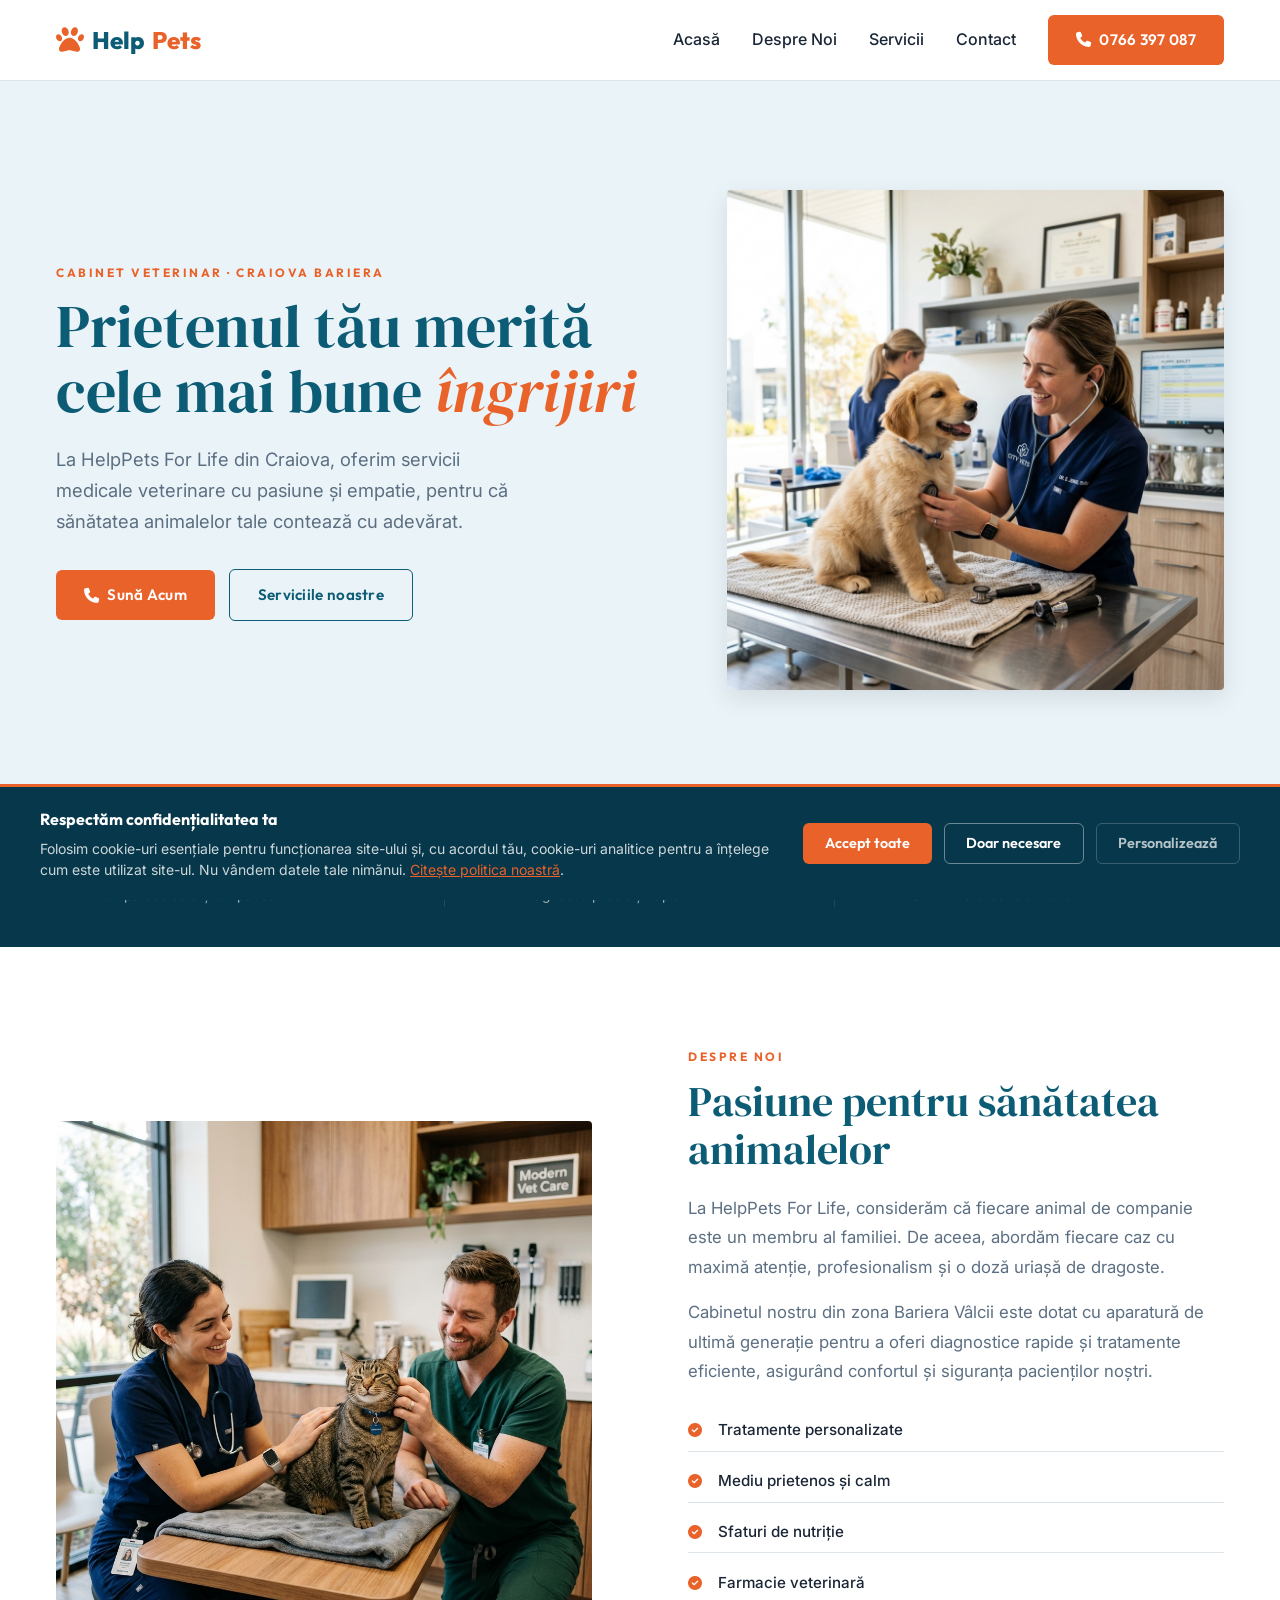
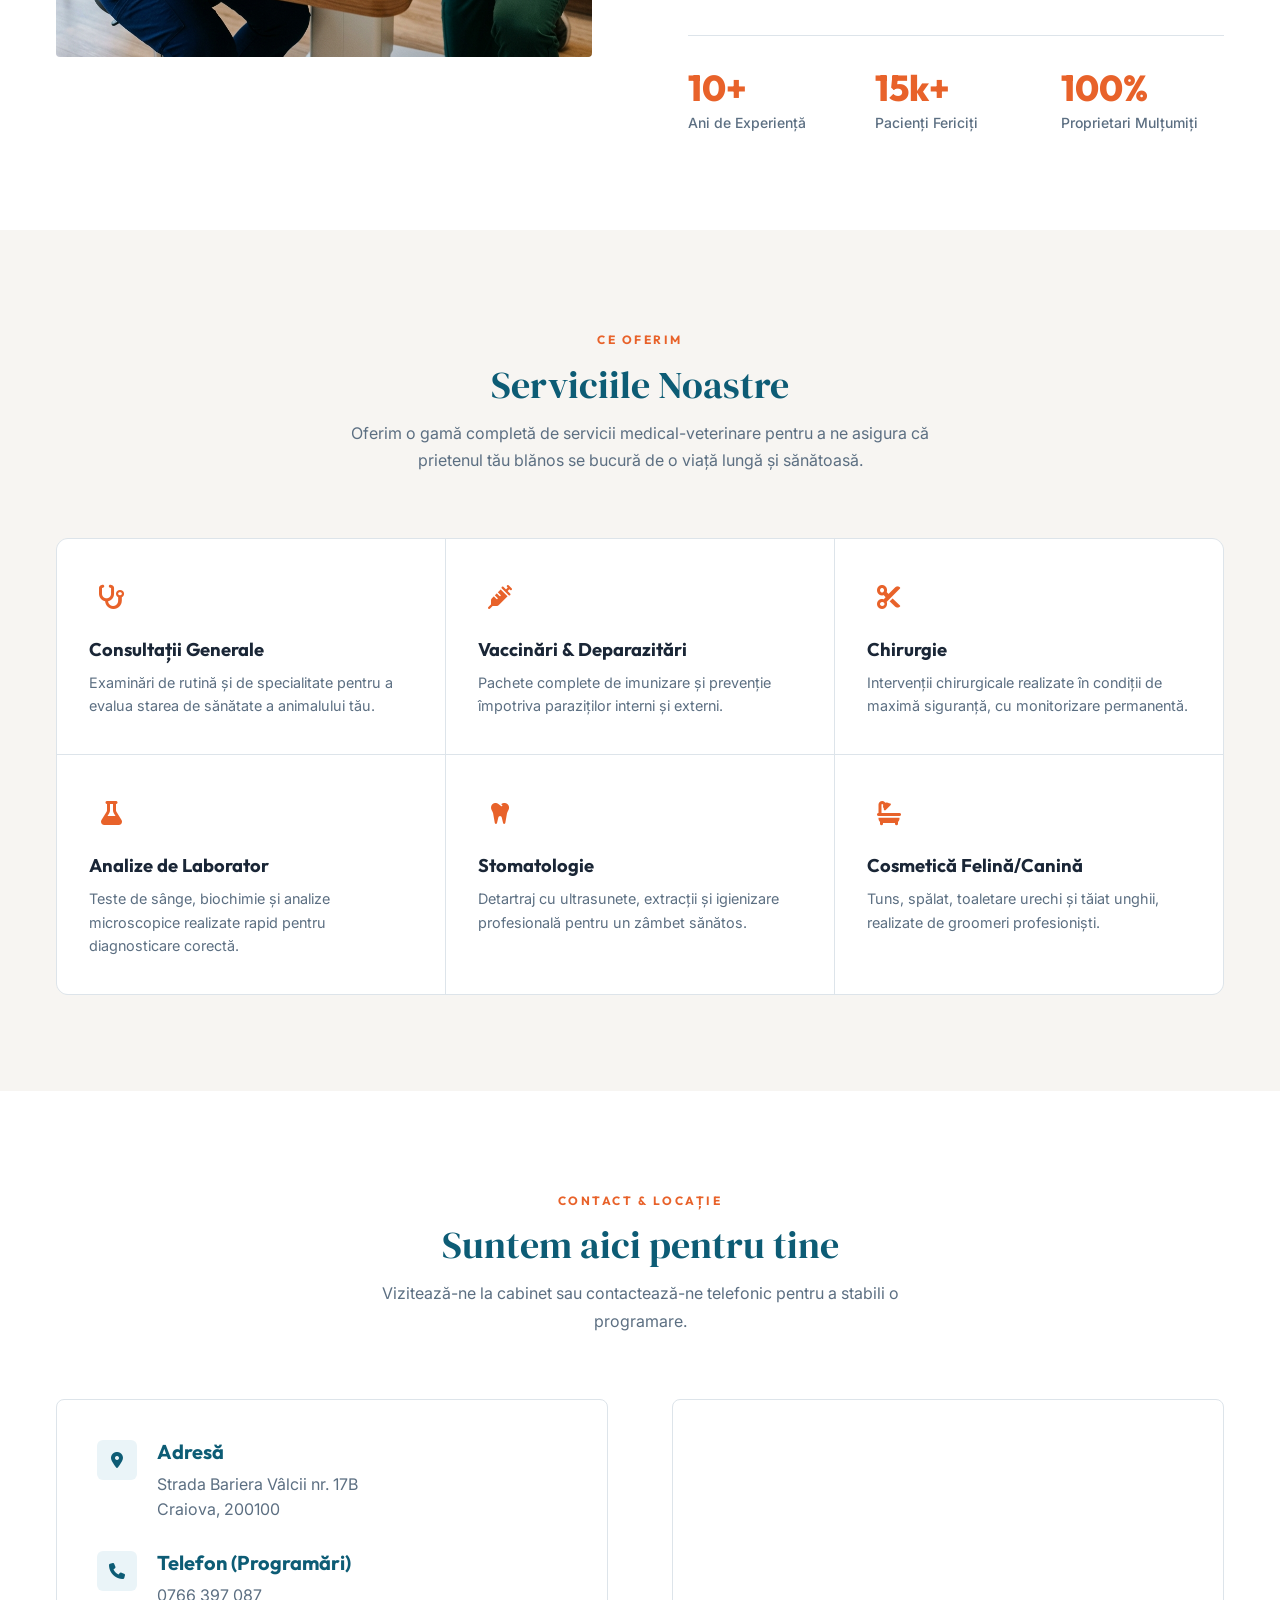
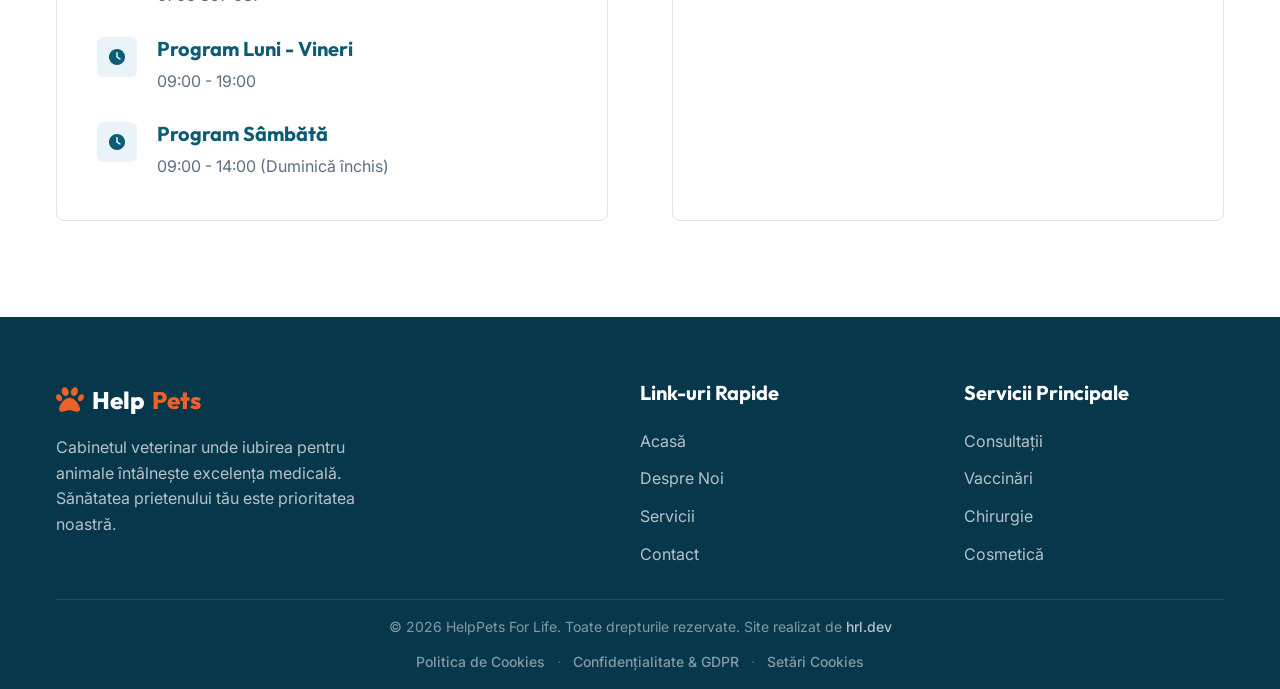
==== commit e4aba808: "feat: implement project structure including global styles, SEO metadata, and site configuration" ====
--- a/index.html
+++ b/index.html
@@ -3,9 +3,89 @@
 <head>
     <meta charset="UTF-8">
     <meta name="viewport" content="width=device-width, initial-scale=1.0">
-    <meta name="description" content="HelpPets For Life - Cabinet Veterinar Craiova - Bariera. Oferim servicii medicale veterinare premium pentru prietenii tăi necuvântători: consultații, vaccinări, chirurgie și cosmetică.">
-    <title>HelpPets For Life | Cabinet Veterinar Craiova Bariera</title>
+    <meta name="description" content="HelpPets For Life - Cabinet Veterinar Craiova zona Bariera Vâlcii. Oferim servicii de veterinar de încredere: consultații, deparazitări, chirurgie, stomatologie, cosmetică.">
+    <meta name="keywords" content="cabinet veterinar bariera valcii, cabinet veterinar craiova bariera, servicii de veterinar, veterinar craiova, HelpPets For Life, clinica veterinara craiova, chirurgie veterinara craiova, cosmetica canina, deparazitare caini pisici">
+    <title>Cabinet Veterinar Craiova Bariera Vâlcii | HelpPets For Life</title>
     
+    <link rel="canonical" href="https://veterinarbariera.ro/">
+    <link rel="icon" type="image/svg+xml" href="assets/favicon.svg">
+
+    <!-- Open Graph / Facebook -->
+    <meta property="og:type" content="website">
+    <meta property="og:url" content="https://veterinarbariera.ro/">
+    <meta property="og:title" content="Cabinet Veterinar Craiova Bariera Vâlcii | HelpPets For Life">
+    <meta property="og:description" content="HelpPets For Life - Cabinet Veterinar Craiova zona Bariera Vâlcii. Servicii veterinare complete și de înaltă calitate pentru prietenul tău blănos.">
+    <meta property="og:image" content="https://veterinarbariera.ro/assets/hero.png">
+    <meta property="og:locale" content="ro_RO">
+
+    <!-- Twitter -->
+    <meta property="twitter:card" content="summary_large_image">
+    <meta property="twitter:url" content="https://veterinarbariera.ro/">
+    <meta property="twitter:title" content="Cabinet Veterinar Craiova Bariera Vâlcii | HelpPets For Life">
+    <meta property="twitter:description" content="HelpPets For Life - Cabinet Veterinar Craiova zona Bariera Vâlcii. Servicii veterinare complete și de înaltă calitate pentru prietenul tău blănos.">
+    <meta property="twitter:image" content="https://veterinarbariera.ro/assets/hero.png">
+
+    <!-- JSON-LD Structured Data for Local Business / Veterinary Care -->
+    <script type="application/ld+json">
+    {
+      "@context": "https://schema.org",
+      "@type": "VeterinaryCare",
+      "name": "HelpPets For Life - Cabinet Veterinar Craiova Bariera",
+      "image": "https://veterinarbariera.ro/assets/hero.png",
+      "@id": "https://veterinarbariera.ro/#veterinarycare",
+      "url": "https://veterinarbariera.ro/",
+      "telephone": "+40766397087",
+      "priceRange": "$$",
+      "address": {
+        "@type": "PostalAddress",
+        "streetAddress": "Strada Bariera Vâlcii nr. 17B",
+        "addressLocality": "Craiova",
+        "postalCode": "200100",
+        "addressCountry": "RO"
+      },
+      "geo": {
+        "@type": "GeoCoordinates",
+        "latitude": 44.352423,
+        "longitude": 23.817823
+      },
+      "hasMap": "https://maps.google.com/?cid=17895066442654332674",
+      "openingHoursSpecification": [
+        {
+          "@type": "OpeningHoursSpecification",
+          "dayOfWeek": [
+            "Monday",
+            "Tuesday",
+            "Wednesday",
+            "Thursday",
+            "Friday"
+          ],
+          "opens": "09:00",
+          "closes": "19:00"
+        },
+        {
+          "@type": "OpeningHoursSpecification",
+          "dayOfWeek": "Saturday",
+          "opens": "09:00",
+          "closes": "14:00"
+        }
+      ],
+      "contactPoint": {
+        "@type": "ContactPoint",
+        "telephone": "+40766397087",
+        "contactType": "reservations",
+        "availableLanguage": "Romanian"
+      },
+      "knowsAbout": [
+        "Consultații veterinare",
+        "Vaccinări și deparazitări",
+        "Chirurgie veterinară",
+        "Analize de laborator",
+        "Stomatologie veterinară",
+        "Cosmetică felină și canină"
+      ]
+    }
+    </script>
+
     <!-- CSS -->
     <link rel="stylesheet" href="css/style.css">
     
@@ -290,7 +370,7 @@
             </div>
             
             <div class="footer-bottom">
-                <p>&copy; 2026 HelpPets For Life. Toate drepturile rezervate. Design creat cu ♥.</p>
+                <p>&copy; 2026 HelpPets For Life. Toate drepturile rezervate. Site realizat de <a href="https://hrl.dev" target="_blank" rel="noopener noreferrer">hrl.dev</a></p>
                 <div class="footer-legal">
                     <a href="politica-cookies.html" id="link-politica-cookies">Politica de Cookies</a>
                     <span class="footer-sep">·</span>
--- a/css/style.css
+++ b/css/style.css
@@ -634,6 +634,18 @@
   text-align: center;
   color: rgba(255,255,255,0.5);
   font-size: 0.875rem;
+}
+
+.footer-bottom a {
+  color: rgba(255,255,255,0.7);
+  text-decoration: none;
+  font-weight: 500;
+  transition: var(--transition-fast);
+}
+
+.footer-bottom a:hover {
+  color: var(--color-accent);
+  text-decoration: underline;
 }
 
 .footer-legal {
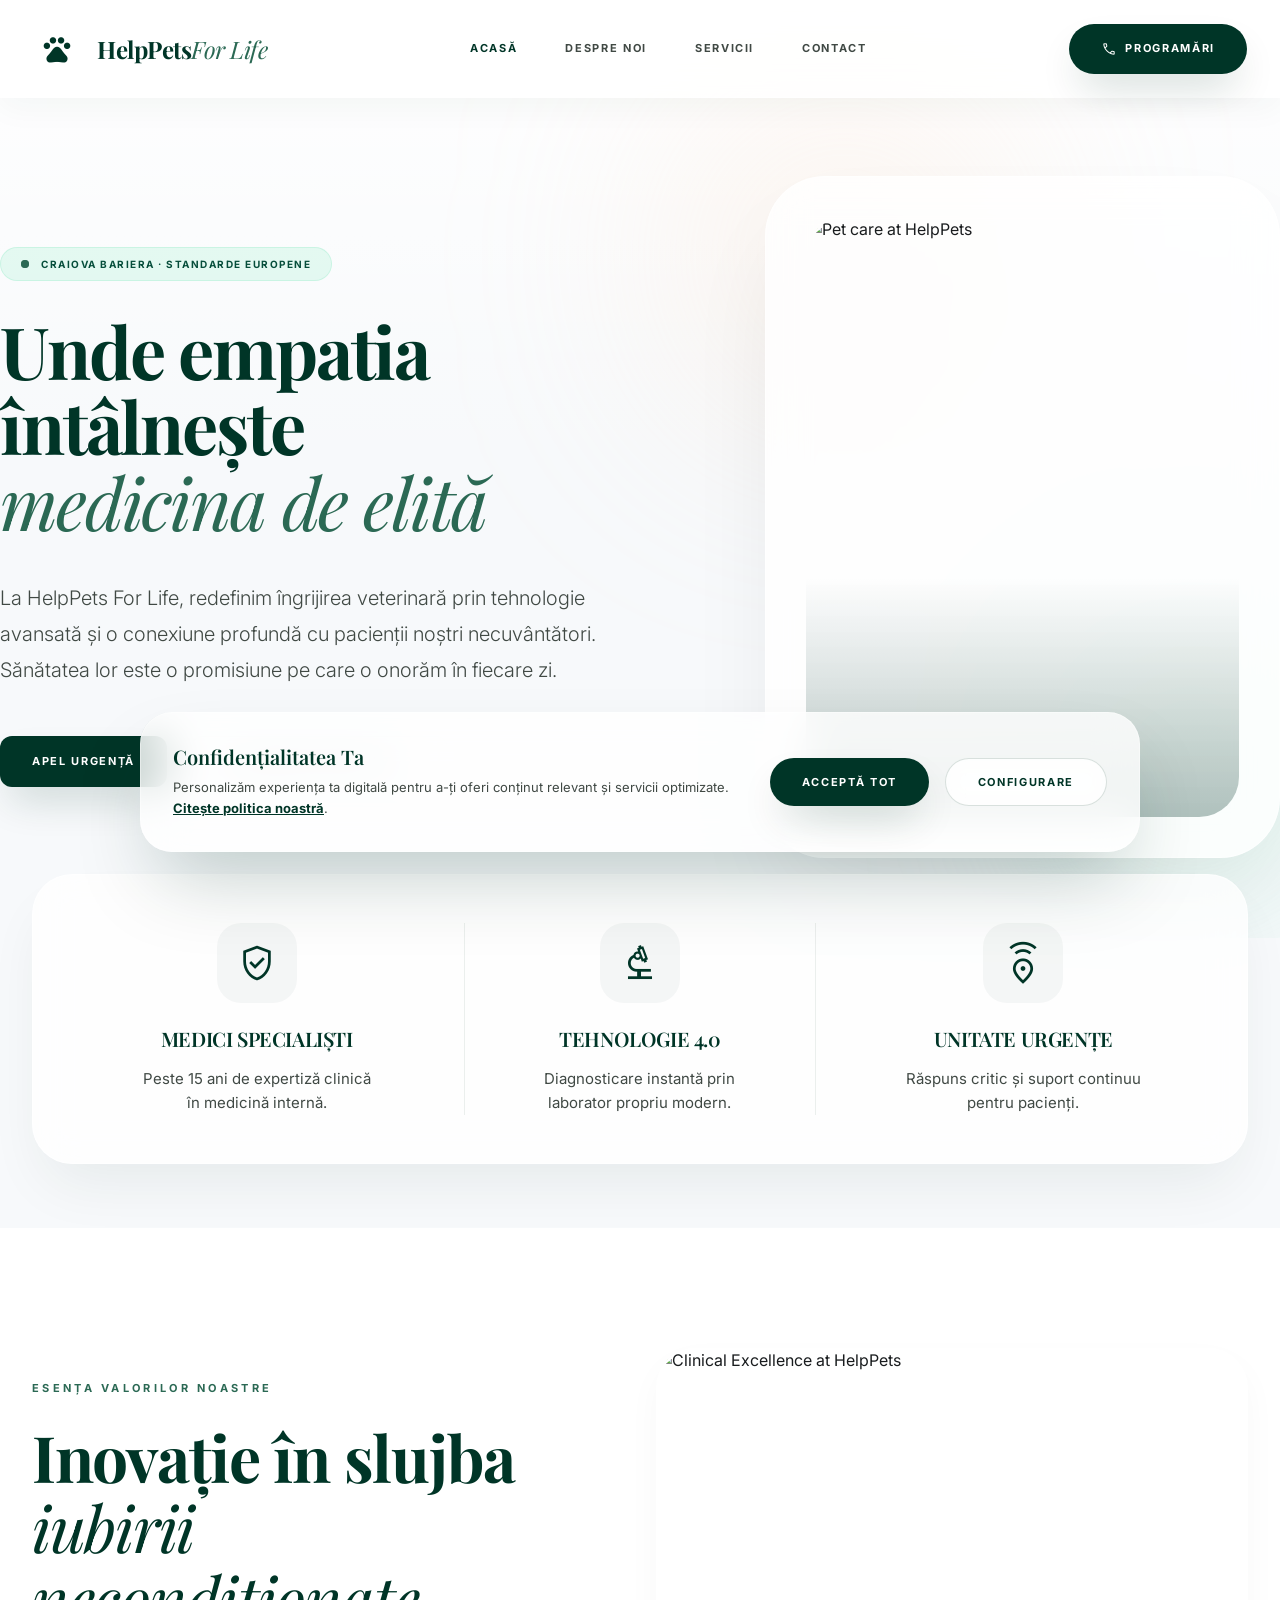
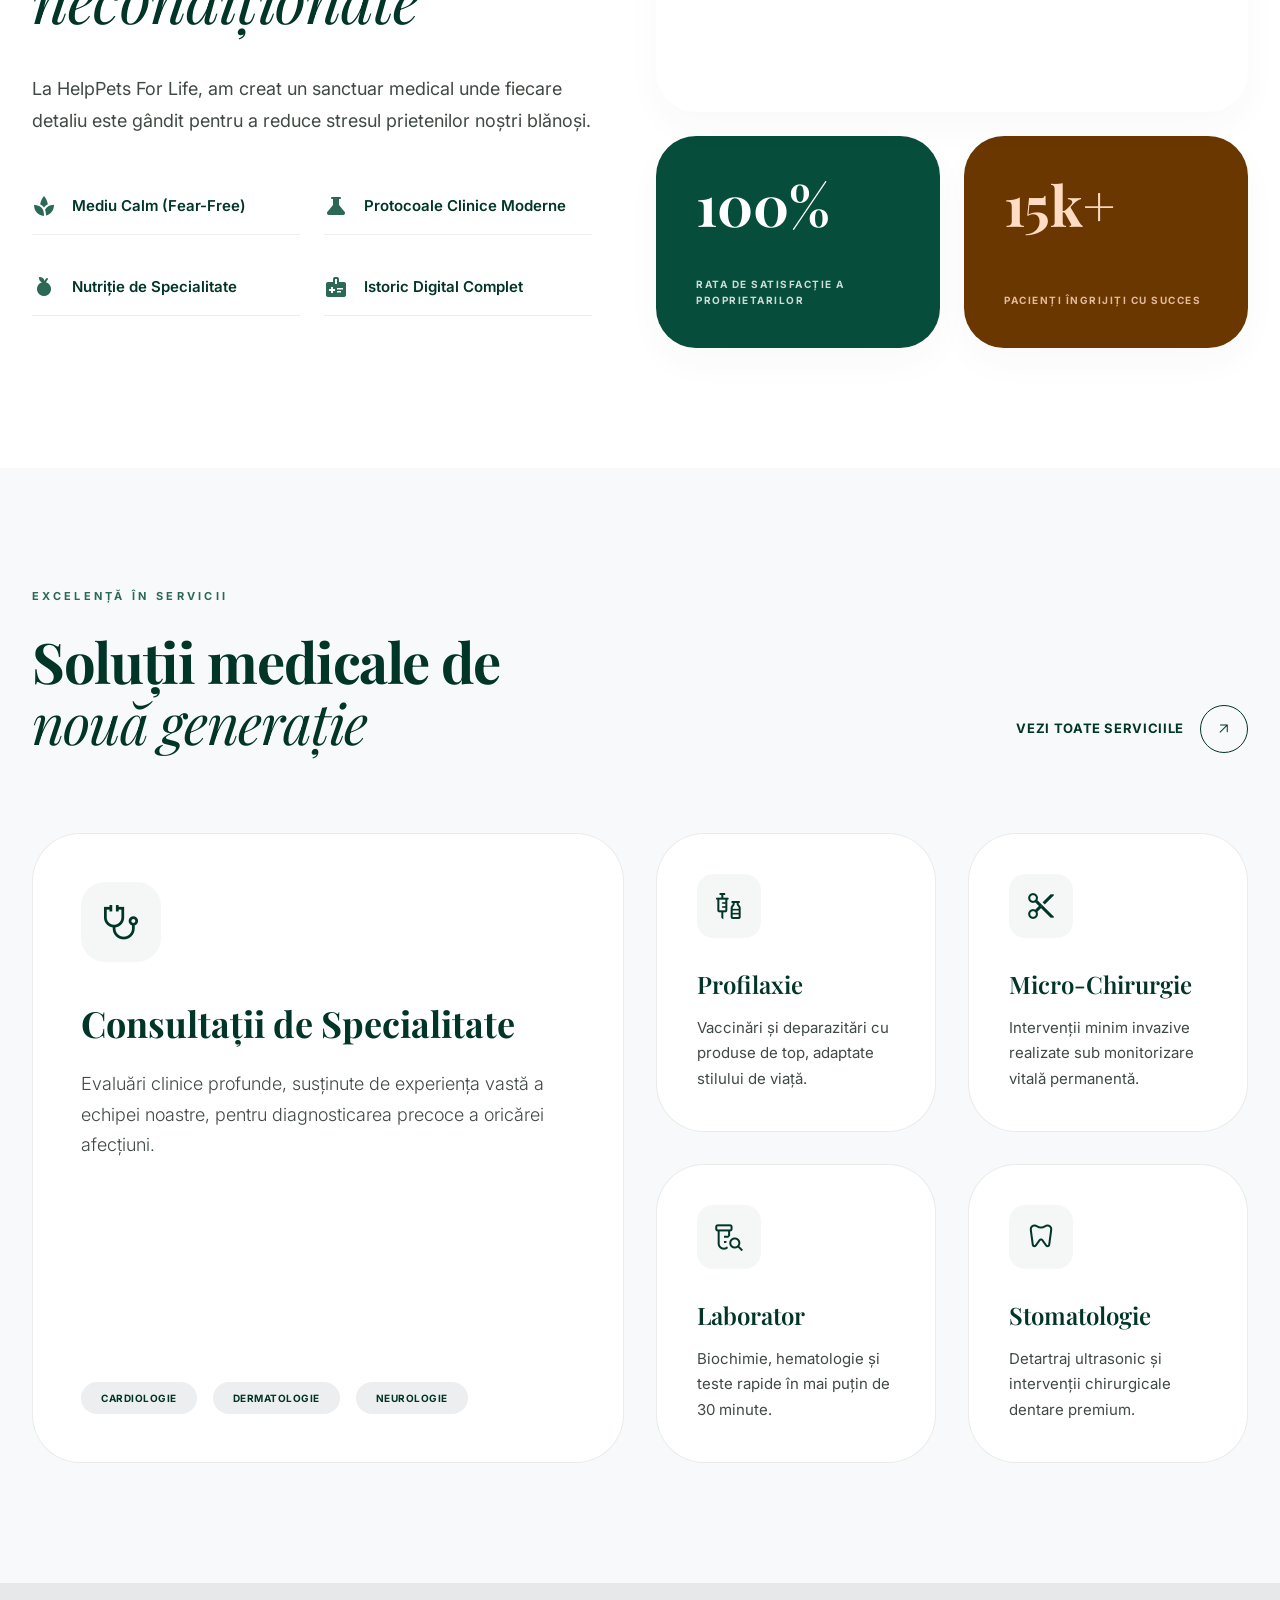
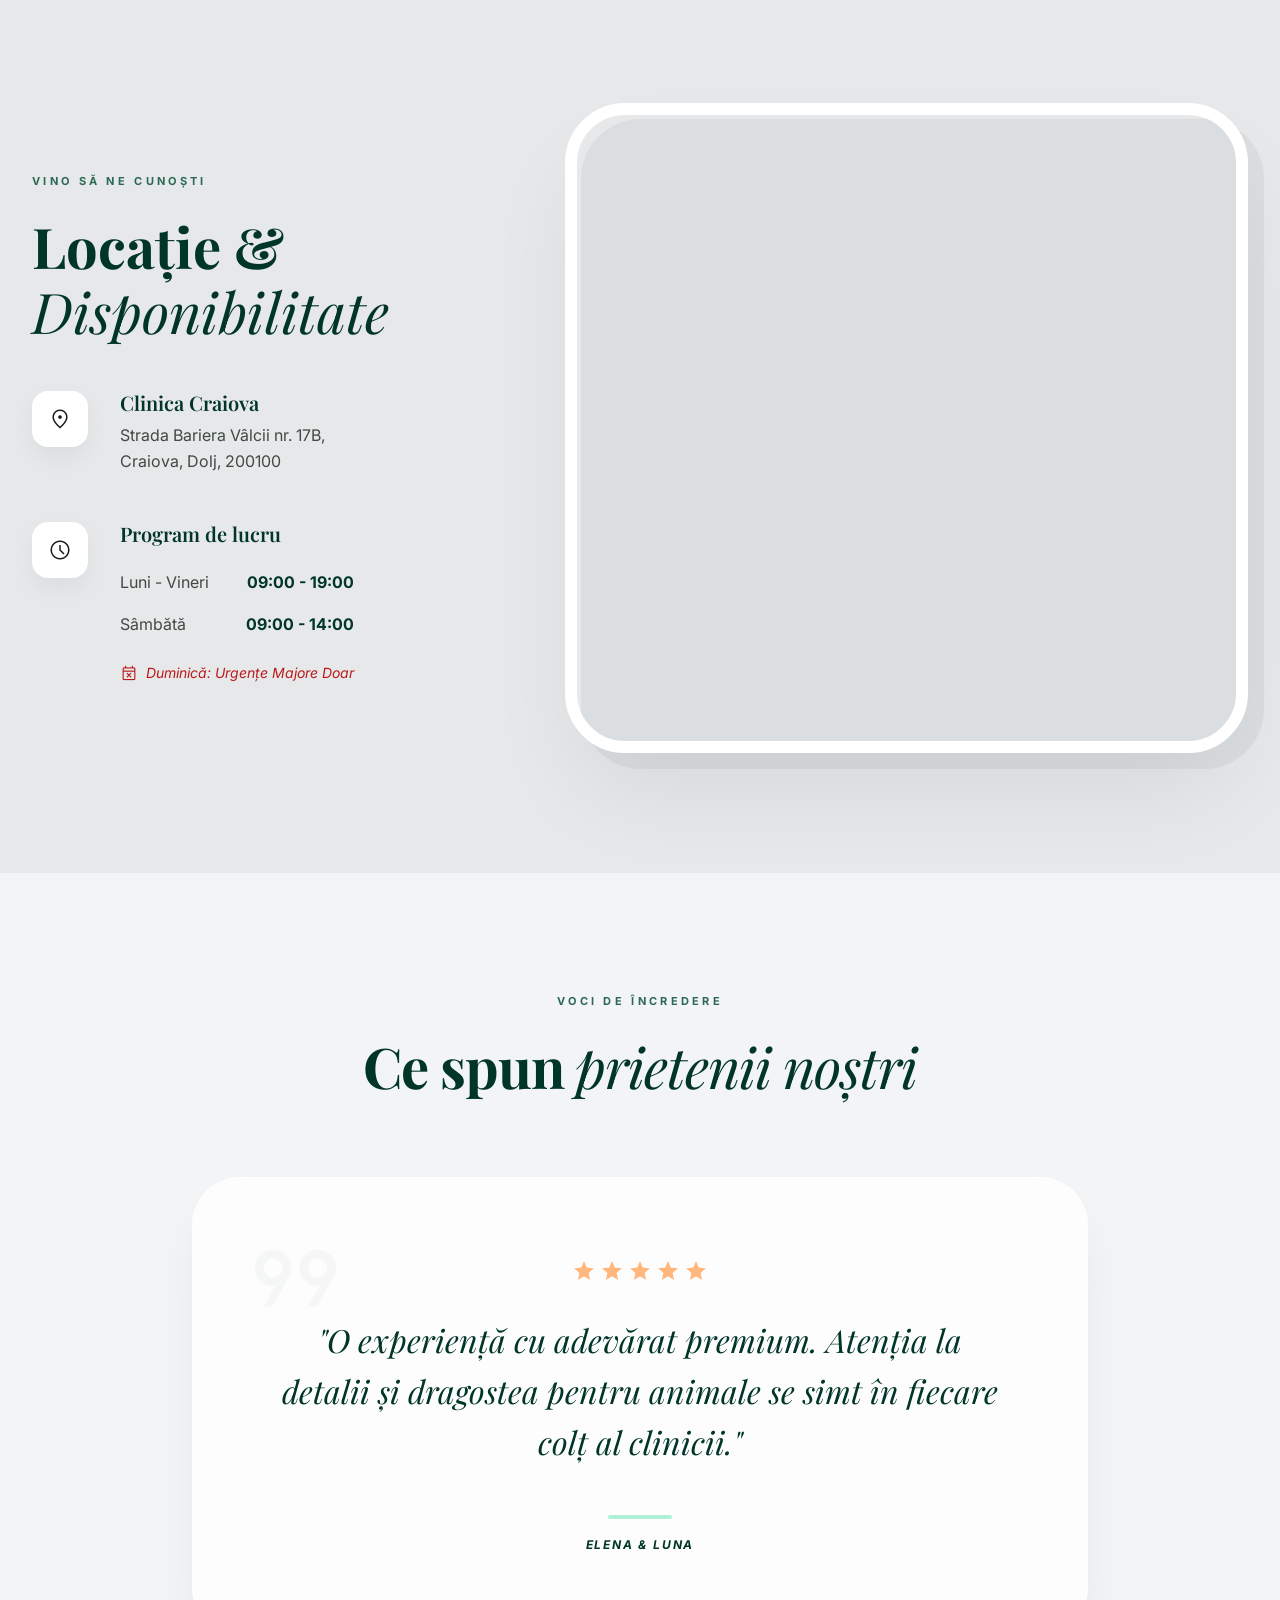
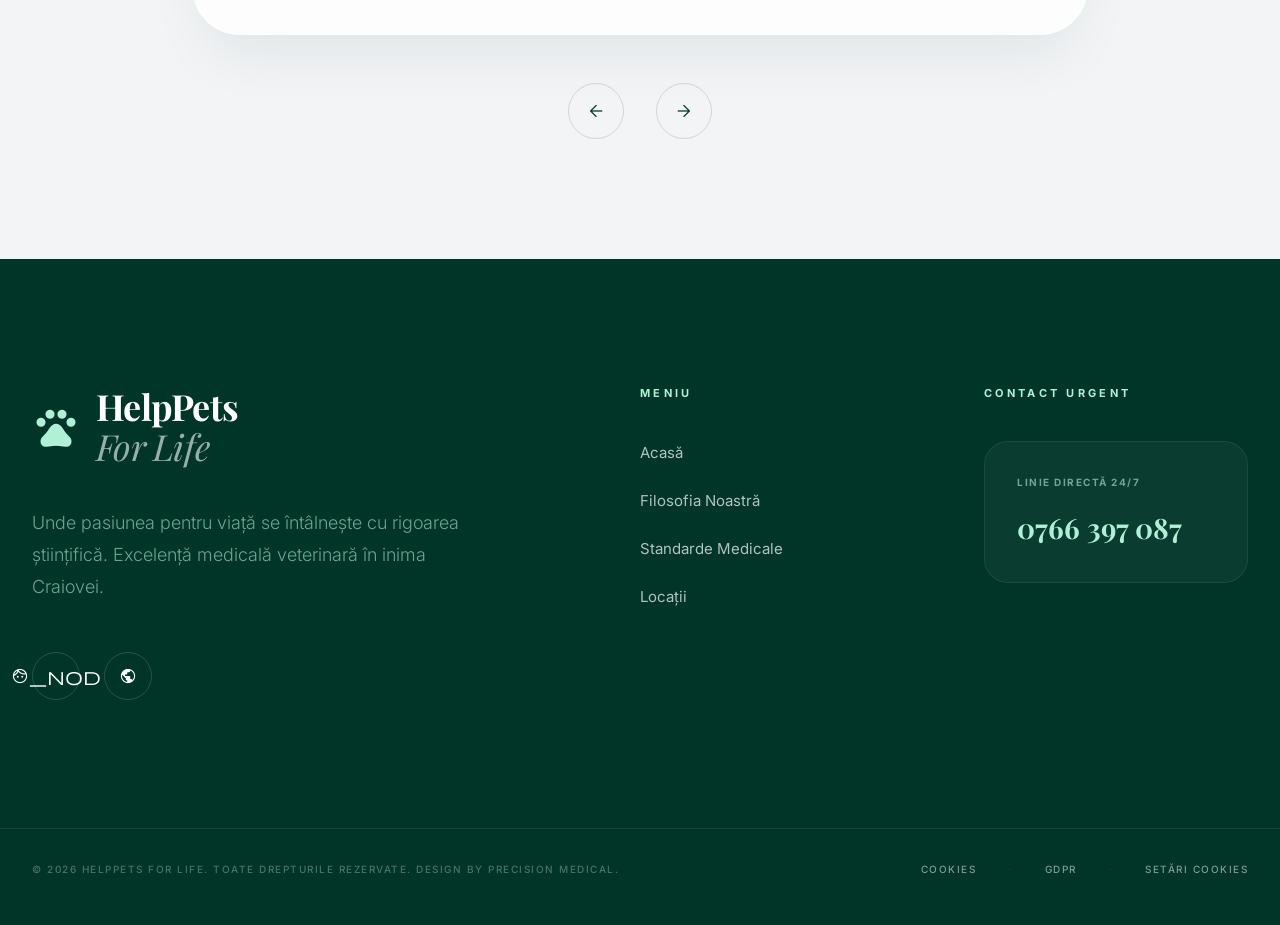
==== commit df94e72f: "feat: implement core design system and foundation for HelpPet-Bariera project" ====
--- a/index.html
+++ b/index.html
@@ -1,5 +1,5 @@
 <!DOCTYPE html>
-<html lang="ro">
+<html class="scroll-smooth" lang="ro">
 <head>
     <meta charset="UTF-8">
     <meta name="viewport" content="width=device-width, initial-scale=1.0">
@@ -86,319 +86,403 @@
     }
     </script>
 
-    <!-- CSS -->
+    <!-- Google Fonts & Material Symbols -->
+    <link href="https://fonts.googleapis.com/css2?family=Playfair+Display:ital,wght@0,400;0,600;0,700;1,400&amp;family=Inter:wght@300;400;500;600;700&amp;display=swap" rel="stylesheet"/>
+    <link href="https://fonts.googleapis.com/css2?family=Material+Symbols+Outlined:wght,FILL@100..700,0..1&amp;display=swap" rel="stylesheet"/>
+    
+    <!-- CSS Stylesheet -->
     <link rel="stylesheet" href="css/style.css">
-    
-    <!-- Font Awesome for Icons -->
-    <link rel="stylesheet" href="https://cdnjs.cloudflare.com/ajax/libs/font-awesome/6.4.0/css/all.min.css">
 </head>
 <body>
 
-    <!-- Navigation -->
-    <nav class="navbar">
+    <!-- Luxury Navigation Header -->
+    <header class="glass-effect">
+        <nav class="container navbar">
+            <div class="nav-brand" onclick="window.location.href='#home'">
+                <div class="paw-container">
+                    <div class="paw-bg"></div>
+                    <span class="material-symbols-outlined paw-icon" style="font-variation-settings: 'FILL' 1;">pets</span>
+                </div>
+                <span class="brand-text">HelpPets<span>For Life</span></span>
+            </div>
+            
+            <div class="nav-menu" id="nav-menu">
+                <a class="nav-link active" href="#home">ACASĂ</a>
+                <a class="nav-link" href="#despre">DESPRE NOI</a>
+                <a class="nav-link" href="#servicii">SERVICII</a>
+                <a class="nav-link" href="#contact">CONTACT</a>
+            </div>
+            
+            <a class="btn btn-primary btn-pill button-hover-effect" href="tel:+40766397087">
+                <span class="material-symbols-outlined" style="font-size: 16px;">call</span>
+                Programări
+            </a>
+            
+            <button class="mobile-menu-btn" id="mobile-menu-btn" aria-label="Deschide meniul">
+                <span class="material-symbols-outlined" style="font-size: 32px;">menu</span>
+            </button>
+        </nav>
+    </header>
+
+    <!-- Hero Section -->
+    <section class="hero-section" id="home">
+        <div class="hero-bg-gradient"></div>
+        <div class="container hero-grid">
+            <div class="hero-text-col reveal">
+                <div class="hero-badge">
+                    <span class="ping-dot">
+                        <span class="pulse"></span>
+                        <span class="dot"></span>
+                    </span>
+                    <span>Craiova Bariera · Standarde Europene</span>
+                </div>
+                <h1 class="hero-title">
+                    Unde empatia întâlnește <br/>
+                    <span>medicina de elită</span>
+                </h1>
+                <p class="hero-desc">
+                    La HelpPets For Life, redefinim îngrijirea veterinară prin tehnologie avansată și o conexiune profundă cu pacienții noștri necuvântători. Sănătatea lor este o promisiune pe care o onorăm în fiecare zi.
+                </p>
+                <div class="hero-buttons">
+                    <a class="btn btn-primary button-hover-effect" href="tel:+40766397087">APEL URGENȚĂ</a>
+                    <a class="btn btn-outline button-hover-effect" href="#servicii">
+                        EXPLOREAZĂ SERVICIILE
+                        <span class="material-symbols-outlined" style="font-size: 14px;">arrow_forward</span>
+                    </a>
+                </div>
+            </div>
+            
+            <div class="hero-image-col reveal" style="transition-delay: 200ms;">
+                <div class="hero-image-wrapper glass-effect border-white/50">
+                    <div class="hero-image-inner">
+                        <img id="hero-img" alt="Pet care at HelpPets" src="https://lh3.googleusercontent.com/aida/[base64]"/>
+                        <div class="hero-image-overlay"></div>
+                    </div>
+                </div>
+                <!-- Decorative luxury background blur accents -->
+                <div class="blur-blob-1"></div>
+                <div class="blur-blob-2"></div>
+            </div>
+        </div>
+    </section>
+
+    <!-- Floating Banner Section -->
+    <div class="banner-offset">
         <div class="container">
-            <a href="#" class="logo">
-                <i class="fa-solid fa-paw"></i>
-                Help<span>Pets</span>
-            </a>
-            
-            <button class="mobile-menu-btn">
-                <i class="fa-solid fa-bars"></i>
-            </button>
-            
-            <ul class="nav-links">
-                <li><a href="#acasa" class="nav-link">Acasă</a></li>
-                <li><a href="#despre" class="nav-link">Despre Noi</a></li>
-                <li><a href="#servicii" class="nav-link">Servicii</a></li>
-                <li><a href="#contact" class="nav-link">Contact</a></li>
-                <li><a href="tel:+40766397087" class="btn btn-primary"><i class="fa-solid fa-phone"></i> 0766 397 087</a></li>
-            </ul>
-        </div>
-    </nav>
-
-    <!-- Hero Section -->
-    <section id="acasa" class="hero">
-        <div class="container hero-grid">
-            <div class="hero-content reveal">
-                <span class="subheading">Cabinet Veterinar · Craiova Bariera</span>
-                <h1>Prietenul tău merită cele mai bune <em>îngrijiri</em></h1>
-                <p>La HelpPets For Life din Craiova, oferim servicii medicale veterinare cu pasiune și empatie, pentru că sănătatea animalelor tale contează cu adevărat.</p>
-                <div class="hero-btns">
-                    <a href="tel:+40766397087" class="btn btn-primary"><i class="fa-solid fa-phone"></i> Sună Acum</a>
-                    <a href="#servicii" class="btn btn-outline">Serviciile noastre</a>
-                </div>
-            </div>
-            <div class="hero-image reveal">
-                <img src="assets/hero.png" alt="Cabinet Veterinar HelpPets For Life">
+            <div class="banner-box glass-effect border-white/60">
+                <div class="banner-item reveal">
+                    <div class="banner-icon-box">
+                        <span class="material-symbols-outlined">verified_user</span>
+                    </div>
+                    <h4>Medici Specialiști</h4>
+                    <p>Peste 15 ani de expertiză clinică în medicină internă.</p>
+                </div>
+                <div class="banner-item banner-item-center reveal" style="transition-delay: 150ms;">
+                    <div class="banner-icon-box">
+                        <span class="material-symbols-outlined">biotech</span>
+                    </div>
+                    <h4>Tehnologie 4.0</h4>
+                    <p>Diagnosticare instantă prin laborator propriu modern.</p>
+                </div>
+                <div class="banner-item reveal" style="transition-delay: 300ms;">
+                    <div class="banner-icon-box">
+                        <span class="material-symbols-outlined">emergency_share</span>
+                    </div>
+                    <h4>Unitate Urgențe</h4>
+                    <p>Răspuns critic și suport continuu pentru pacienți.</p>
+                </div>
+            </div>
+        </div>
+    </div>
+
+    <!-- Bento Style About Section -->
+    <section class="section-gap despre-section" id="despre">
+        <div class="container bento-grid-container">
+            <!-- Content Card -->
+            <div class="despre-text-col reveal">
+                <p class="despre-badge">Esența Valorilor Noastre</p>
+                <h2 class="despre-title">Inovație în slujba <br/><span>iubirii necondiționate</span></h2>
+                <p class="despre-desc">
+                    La HelpPets For Life, am creat un sanctuar medical unde fiecare detaliu este gândit pentru a reduce stresul prietenilor noștri blănoși.
+                </p>
+                <div class="features-grid">
+                    <div class="feature-pill">
+                        <span class="material-symbols-outlined" style="font-variation-settings: 'FILL' 1;">spa</span>
+                        <span>Mediu Calm (Fear-Free)</span>
+                    </div>
+                    <div class="feature-pill">
+                        <span class="material-symbols-outlined" style="font-variation-settings: 'FILL' 1;">science</span>
+                        <span>Protocoale Clinice Moderne</span>
+                    </div>
+                    <div class="feature-pill">
+                        <span class="material-symbols-outlined" style="font-variation-settings: 'FILL' 1;">nutrition</span>
+                        <span>Nutriție de Specialitate</span>
+                    </div>
+                    <div class="feature-pill">
+                        <span class="material-symbols-outlined" style="font-variation-settings: 'FILL' 1;">medical_information</span>
+                        <span>Istoric Digital Complet</span>
+                    </div>
+                </div>
+            </div>
+            
+            <!-- Image Bento Grid -->
+            <div class="despre-bento-col reveal" style="transition-delay: 200ms;">
+                <div class="bento-item bento-item-large">
+                    <img alt="Clinical Excellence at HelpPets" src="https://lh3.googleusercontent.com/aida/[base64]"/>
+                    <div class="bento-overlay"></div>
+                </div>
+                <div class="bento-item bento-stat-green">
+                    <p class="bento-num">100%</p>
+                    <p class="bento-label">Rata de Satisfacție a Proprietarilor</p>
+                </div>
+                <div class="bento-item bento-stat-gold">
+                    <p class="bento-num">15k+</p>
+                    <p class="bento-label">Pacienți Îngrijiți cu succes</p>
+                </div>
             </div>
         </div>
     </section>
 
-    <!-- Info Banner -->
-    <div class="info-banner">
-        <div class="container reveal">
-            <div class="info-item">
-                <i class="fa-solid fa-user-doctor"></i>
-                <div>
-                    <h4>Medici Specialiști</h4>
-                    <p>Echipă dedicată și empatică</p>
-                </div>
-            </div>
-            <div class="info-item">
-                <i class="fa-solid fa-microscope"></i>
-                <div>
-                    <h4>Echipamente Moderne</h4>
-                    <p>Diagnostic precis și rapid</p>
-                </div>
-            </div>
-            <div class="info-item">
-                <i class="fa-solid fa-heart-pulse"></i>
-                <div>
-                    <h4>Urgențe Veterinare</h4>
-                    <p>Suntem aici când ai nevoie</p>
-                </div>
-            </div>
-        </div>
-    </div>
-
-    <!-- About Section -->
-    <section id="despre" class="section section-light about">
-        <div class="container about-grid">
-            <div class="about-image reveal">
-                <img src="assets/about.png" alt="Echipa HelpPets For Life">
-            </div>
-            <div class="about-content reveal">
-                <span class="subheading">Despre Noi</span>
-                <h2>Pasiune pentru sănătatea animalelor</h2>
-                <p>La HelpPets For Life, considerăm că fiecare animal de companie este un membru al familiei. De aceea, abordăm fiecare caz cu maximă atenție, profesionalism și o doză uriașă de dragoste.</p>
-                <p>Cabinetul nostru din zona Bariera Vâlcii este dotat cu aparatură de ultimă generație pentru a oferi diagnostice rapide și tratamente eficiente, asigurând confortul și siguranța pacienților noștri.</p>
+    <!-- Services Luxury Bento Section -->
+    <section class="section-gap services-section" id="servicii">
+        <div class="container">
+            <div class="services-header reveal">
+                <div class="services-title-area">
+                    <p class="services-badge">Excelență în Servicii</p>
+                    <h2 class="services-title">Soluții medicale de <br/> <span>nouă generație</span></h2>
+                </div>
+                <a class="all-services-link" href="#contact">
+                    <span>VEZI TOATE SERVICIILE</span>
+                    <span class="arrow-circle">
+                        <span class="material-symbols-outlined" style="font-size: 16px;">arrow_outward</span>
+                    </span>
+                </a>
+            </div>
+            
+            <div class="services-grid reveal">
+                <!-- Large Card -->
+                <div class="fancy-card fancy-card-large group">
+                    <div>
+                        <div class="card-icon-box">
+                            <span class="material-symbols-outlined">stethoscope</span>
+                        </div>
+                        <h3>Consultații de Specialitate</h3>
+                        <p>
+                            Evaluări clinice profunde, susținute de experiența vastă a echipei noastre, pentru diagnosticarea precoce a oricărei afecțiuni.
+                        </p>
+                    </div>
+                    <div class="card-tags">
+                        <span class="tag-pill">Cardiologie</span>
+                        <span class="tag-pill">Dermatologie</span>
+                        <span class="tag-pill">Neurologie</span>
+                    </div>
+                </div>
                 
-                <div class="features-list">
-                    <div class="feature-item">
-                        <i class="fa-solid fa-check-circle"></i> Tratamente personalizate
-                    </div>
-                    <div class="feature-item">
-                        <i class="fa-solid fa-check-circle"></i> Mediu prietenos și calm
-                    </div>
-                    <div class="feature-item">
-                        <i class="fa-solid fa-check-circle"></i> Sfaturi de nutriție
-                    </div>
-                    <div class="feature-item">
-                        <i class="fa-solid fa-check-circle"></i> Farmacie veterinară
-                    </div>
-                </div>
-
-                <div class="stats-grid">
-                    <div class="stat-item">
-                        <div class="stat-num">10+</div>
-                        <div class="stat-label">Ani de Experiență</div>
-                    </div>
-                    <div class="stat-item">
-                        <div class="stat-num">15k+</div>
-                        <div class="stat-label">Pacienți Fericiți</div>
-                    </div>
-                    <div class="stat-item">
-                        <div class="stat-num">100%</div>
-                        <div class="stat-label">Proprietari Mulțumiți</div>
-                    </div>
+                <!-- Standard Card 1 -->
+                <div class="fancy-card fancy-card-standard group">
+                    <div class="card-icon-box">
+                        <span class="material-symbols-outlined">vaccines</span>
+                    </div>
+                    <h3>Profilaxie</h3>
+                    <p>Vaccinări și deparazitări cu produse de top, adaptate stilului de viață.</p>
+                </div>
+                
+                <!-- Standard Card 2 -->
+                <div class="fancy-card fancy-card-standard group">
+                    <div class="card-icon-box">
+                        <span class="material-symbols-outlined">content_cut</span>
+                    </div>
+                    <h3>Micro-Chirurgie</h3>
+                    <p>Intervenții minim invazive realizate sub monitorizare vitală permanentă.</p>
+                </div>
+                
+                <!-- Standard Card 3 -->
+                <div class="fancy-card fancy-card-standard group">
+                    <div class="card-icon-box">
+                        <span class="material-symbols-outlined">lab_research</span>
+                    </div>
+                    <h3>Laborator</h3>
+                    <p>Biochimie, hematologie și teste rapide în mai puțin de 30 minute.</p>
+                </div>
+                
+                <!-- Standard Card 4 -->
+                <div class="fancy-card fancy-card-standard group">
+                    <div class="card-icon-box">
+                        <span class="material-symbols-outlined">dentistry</span>
+                    </div>
+                    <h3>Stomatologie</h3>
+                    <p>Detartraj ultrasonic și intervenții chirurgicale dentare premium.</p>
                 </div>
             </div>
         </div>
     </section>
 
-    <!-- Services Section -->
-    <section id="servicii" class="section">
+    <!-- Contact & Location Section -->
+    <section class="section-gap contact-section" id="contact">
+        <div class="container contact-grid-container">
+            <div class="contact-info-col reveal">
+                <p class="contact-badge">Vino să ne cunoști</p>
+                <h2 class="contact-title">Locație &amp; <br/> <span>Disponibilitate</span></h2>
+                <div class="contact-details-list">
+                    <div class="contact-detail-block">
+                        <div class="contact-detail-icon">
+                            <span class="material-symbols-outlined">location_on</span>
+                        </div>
+                        <div class="contact-detail-content">
+                            <h4>Clinica Craiova</h4>
+                            <p>Strada Bariera Vâlcii nr. 17B, <br/>Craiova, Dolj, 200100</p>
+                        </div>
+                    </div>
+                    <div class="contact-detail-block">
+                        <div class="contact-detail-icon">
+                            <span class="material-symbols-outlined">schedule</span>
+                        </div>
+                        <div class="contact-detail-content">
+                            <h4>Program de lucru</h4>
+                            <div class="hours-schedule">
+                                <div class="schedule-row">
+                                    <span>Luni - Vineri</span>
+                                    <span>09:00 - 19:00</span>
+                                </div>
+                                <div class="schedule-row">
+                                    <span>Sâmbătă</span>
+                                    <span>09:00 - 14:00</span>
+                                </div>
+                                <div class="schedule-alert">
+                                    <span class="material-symbols-outlined">event_busy</span>
+                                    <span>Duminică: Urgențe Majore Doar</span>
+                                </div>
+                            </div>
+                        </div>
+                    </div>
+                </div>
+            </div>
+            
+            <div class="contact-map-col reveal" style="transition-delay: 200ms;">
+                <div class="map-offset-bg"></div>
+                <div class="map-wrapper">
+                    <!-- Google Maps Embed for Cabinet Veterinar Craiova - Bariera -->
+                    <iframe 
+                        title="Harta interactive Cabinet Veterinar Craiova - HelpPets For Life"
+                        src="https://www.google.com/maps/embed?pb=!1m18!1m12!1m3!1d2850.5362142279183!2d23.817823576402434!3d44.35242327107722!2m3!1f0!2f0!3f0!3m2!1i1024!2i768!4f13.1!3m3!1m2!1s0x4752d720e5c42fd5%3A0xf857cf204cc7b702!2sCabinet%20veterinar%20Craiova%20-%20BARIERA!5e0!3m2!1sen!2sro!4v1700000000000!5m2!1sen!2sro" 
+                        allowfullscreen="" 
+                        loading="lazy" 
+                        referrerpolicy="no-referrer-when-downgrade">
+                    </iframe>
+                </div>
+            </div>
+        </div>
+    </section>
+
+    <!-- Testimonials Slider Section -->
+    <section class="section-gap testimonials-section" id="testimoniale">
         <div class="container">
-            <div class="section-header reveal">
-                <span class="subheading">Ce Oferim</span>
-                <h2 class="section-title">Serviciile Noastre</h2>
-                <p class="section-subtitle">Oferim o gamă completă de servicii medical-veterinare pentru a ne asigura că prietenul tău blănos se bucură de o viață lungă și sănătoasă.</p>
-            </div>
-            
-            <div class="services-grid">
-                <div class="service-card reveal">
-                    <div class="service-icon">
-                        <i class="fa-solid fa-stethoscope"></i>
-                    </div>
-                    <h3>Consultații Generale</h3>
-                    <p>Examinări de rutină și de specialitate pentru a evalua starea de sănătate a animalului tău.</p>
+            <div class="testimonials-title-area reveal">
+                <p class="testimonials-badge">Voci de Încredere</p>
+                <h2 class="testimonials-title">Ce spun <span>prietenii noștri</span></h2>
+            </div>
+            
+            <div class="slider-outer-wrapper reveal" style="transition-delay: 150ms;">
+                <div class="slider-container glass-effect border-white/60">
+                    <div class="testimonial-slide-box">
+                        <div class="stars-rating">
+                            <span class="material-symbols-outlined" style="font-variation-settings: 'FILL' 1;">star</span>
+                            <span class="material-symbols-outlined" style="font-variation-settings: 'FILL' 1;">star</span>
+                            <span class="material-symbols-outlined" style="font-variation-settings: 'FILL' 1;">star</span>
+                            <span class="material-symbols-outlined" style="font-variation-settings: 'FILL' 1;">star</span>
+                            <span class="material-symbols-outlined" style="font-variation-settings: 'FILL' 1;">star</span>
+                        </div>
+                        <blockquote class="testimonial-quote" id="testimonial-quote">
+                            "O experiență cu adevărat premium. Atenția la detalii și dragostea pentru animale se simt în fiecare colț al clinicii."
+                        </blockquote>
+                        <div class="testimonial-author-wrapper">
+                            <div class="author-separator"></div>
+                            <cite class="author-name" id="testimonial-author">Elena &amp; Luna</cite>
+                        </div>
+                    </div>
+                    <span class="material-symbols-outlined quote-bg-icon">format_quote</span>
                 </div>
                 
-                <div class="service-card reveal">
-                    <div class="service-icon">
-                        <i class="fa-solid fa-syringe"></i>
-                    </div>
-                    <h3>Vaccinări & Deparazitări</h3>
-                    <p>Pachete complete de imunizare și prevenție împotriva paraziților interni și externi.</p>
-                </div>
-                
-                <div class="service-card reveal">
-                    <div class="service-icon">
-                        <i class="fa-solid fa-scissors"></i>
-                    </div>
-                    <h3>Chirurgie</h3>
-                    <p>Intervenții chirurgicale realizate în condiții de maximă siguranță, cu monitorizare permanentă.</p>
-                </div>
-                
-                <div class="service-card reveal">
-                    <div class="service-icon">
-                        <i class="fa-solid fa-flask"></i>
-                    </div>
-                    <h3>Analize de Laborator</h3>
-                    <p>Teste de sânge, biochimie și analize microscopice realizate rapid pentru diagnosticare corectă.</p>
-                </div>
-                
-                <div class="service-card reveal">
-                    <div class="service-icon">
-                        <i class="fa-solid fa-tooth"></i>
-                    </div>
-                    <h3>Stomatologie</h3>
-                    <p>Detartraj cu ultrasunete, extracții și igienizare profesională pentru un zâmbet sănătos.</p>
-                </div>
-                
-                <div class="service-card reveal">
-                    <div class="service-icon">
-                        <i class="fa-solid fa-bath"></i>
-                    </div>
-                    <h3>Cosmetică Felină/Canină</h3>
-                    <p>Tuns, spălat, toaletare urechi și tăiat unghii, realizate de groomeri profesioniști.</p>
+                <div class="slider-controls">
+                    <button class="slider-btn" id="prev-testimonial-btn" aria-label="Testimonialul anterior">
+                        <span class="material-symbols-outlined">arrow_back</span>
+                    </button>
+                    <button class="slider-btn" id="next-testimonial-btn" aria-label="Testimonialul următor">
+                        <span class="material-symbols-outlined">arrow_forward</span>
+                    </button>
                 </div>
             </div>
         </div>
     </section>
 
-    <!-- Contact Section -->
-    <section id="contact" class="section section-light">
-        <div class="container">
-            <div class="section-header reveal">
-                <span class="subheading">Contact & Locație</span>
-                <h2 class="section-title">Suntem aici pentru tine</h2>
-                <p class="section-subtitle">Vizitează-ne la cabinet sau contactează-ne telefonic pentru a stabili o programare.</p>
-            </div>
-            
-            <div class="contact-grid">
-                <div class="contact-info reveal">
-                    <div class="contact-card">
-                        <div class="contact-detail">
-                            <div class="contact-icon">
-                                <i class="fa-solid fa-location-dot"></i>
-                            </div>
-                            <div class="contact-text">
-                                <h4>Adresă</h4>
-                                <p>Strada Bariera Vâlcii nr. 17B<br>Craiova, 200100</p>
-                            </div>
-                        </div>
-                        
-                        <div class="contact-detail">
-                            <div class="contact-icon">
-                                <i class="fa-solid fa-phone"></i>
-                            </div>
-                            <div class="contact-text">
-                                <h4>Telefon (Programări)</h4>
-                                <a href="tel:+40766397087">0766 397 087</a>
-                            </div>
-                        </div>
-                        
-                        <div class="contact-detail">
-                            <div class="contact-icon">
-                                <i class="fa-solid fa-clock"></i>
-                            </div>
-                            <div class="contact-text">
-                                <h4>Program Luni - Vineri</h4>
-                                <p>09:00 - 19:00</p>
-                            </div>
-                        </div>
-                        
-                        <div class="contact-detail">
-                            <div class="contact-icon">
-                                <i class="fa-solid fa-clock"></i>
-                            </div>
-                            <div class="contact-text">
-                                <h4>Program Sâmbătă</h4>
-                                <p>09:00 - 14:00 (Duminică închis)</p>
-                            </div>
-                        </div>
-                    </div>
-                </div>
-                
-                <div class="contact-map reveal">
-                    <div class="map-container">
-                        <!-- Google Maps Embed for Cabinet Veterinar Craiova - Bariera -->
-                        <iframe 
-                            src="https://www.google.com/maps/embed?pb=!1m18!1m12!1m3!1d2850.5362142279183!2d23.817823576402434!3d44.35242327107722!2m3!1f0!2f0!3f0!3m2!1i1024!2i768!4f13.1!3m3!1m2!1s0x4752d720e5c42fd5%3A0xf857cf204cc7b702!2sCabinet%20veterinar%20Craiova%20-%20BARIERA!5e0!3m2!1sen!2sro!4v1700000000000!5m2!1sen!2sro" 
-                            allowfullscreen="" 
-                            loading="lazy" 
-                            referrerpolicy="no-referrer-when-downgrade">
-                        </iframe>
-                    </div>
-                </div>
-            </div>
-        </div>
-    </section>
-
-    <!-- Footer -->
+    <!-- Premium Footer -->
     <footer class="footer">
-        <div class="container">
-            <div class="footer-grid">
-                <div class="footer-col">
-                    <a href="#" class="logo">
-                        <i class="fa-solid fa-paw"></i>
-                        Help<span>Pets</span>
+        <div class="container footer-grid">
+            <div class="footer-brand-col">
+                <div class="footer-logo">
+                    <span class="material-symbols-outlined">pets</span>
+                    <h3>HelpPets <br/><span>For Life</span></h3>
+                </div>
+                <p class="footer-desc">
+                    Unde pasiunea pentru viață se întâlnește cu rigoarea științifică. Excelență medicală veterinară în inima Craiovei.
+                </p>
+                <div class="footer-socials">
+                    <a class="social-circle" href="https://facebook.com" target="_blank" rel="noopener noreferrer" aria-label="Facebook">
+                        <span class="material-symbols-outlined text-base" style="font-size: 18px;">face_nod</span>
                     </a>
-                    <p>Cabinetul veterinar unde iubirea pentru animale întâlnește excelența medicală. Sănătatea prietenului tău este prioritatea noastră.</p>
-                </div>
-                
-                <div class="footer-col">
-                    <h3>Link-uri Rapide</h3>
-                    <div class="footer-links">
-                        <a href="#acasa">Acasă</a>
-                        <a href="#despre">Despre Noi</a>
-                        <a href="#servicii">Servicii</a>
-                        <a href="#contact">Contact</a>
-                    </div>
-                </div>
-                
-                <div class="footer-col">
-                    <h3>Servicii Principale</h3>
-                    <div class="footer-links">
-                        <a href="#servicii">Consultații</a>
-                        <a href="#servicii">Vaccinări</a>
-                        <a href="#servicii">Chirurgie</a>
-                        <a href="#servicii">Cosmetică</a>
-                    </div>
-                </div>
-            </div>
-            
-            <div class="footer-bottom">
-                <p>&copy; 2026 HelpPets For Life. Toate drepturile rezervate. Site realizat de <a href="https://hrl.dev" target="_blank" rel="noopener noreferrer">hrl.dev</a></p>
-                <div class="footer-legal">
-                    <a href="politica-cookies.html" id="link-politica-cookies">Politica de Cookies</a>
-                    <span class="footer-sep">·</span>
-                    <a href="politica-cookies.html#confidentialitate" id="link-confidentialitate">Confidențialitate & GDPR</a>
-                    <span class="footer-sep">·</span>
-                    <a href="#" id="open-cookie-settings">Setări Cookies</a>
-                </div>
+                    <a class="social-circle" href="#" aria-label="Website">
+                        <span class="material-symbols-outlined text-base" style="font-size: 18px;">public</span>
+                    </a>
+                </div>
+            </div>
+            
+            <div class="footer-links-col">
+                <h4 class="footer-title">Meniu</h4>
+                <div class="footer-links-list">
+                    <a href="#home">Acasă</a>
+                    <a href="#despre">Filosofia Noastră</a>
+                    <a href="#servicii">Standarde Medicale</a>
+                    <a href="#contact">Locații</a>
+                </div>
+            </div>
+            
+            <div class="footer-emergency-col">
+                <h4 class="footer-title">Contact Urgent</h4>
+                <div class="footer-emergency-box">
+                    <p class="footer-emergency-title">Linie Directă 24/7</p>
+                    <a class="footer-phone-link" href="tel:+40766397087">0766 397 087</a>
+                </div>
+            </div>
+        </div>
+        
+        <div class="container footer-bottom">
+            <p>© 2026 HelpPets For Life. Toate drepturile rezervate. Design by Precision Medical.</p>
+            <div class="footer-legal-links">
+                <a href="politica-cookies.html" id="link-politica-cookies">Cookies</a>
+                <span class="footer-sep">·</span>
+                <a href="politica-cookies.html#confidentialitate" id="link-confidentialitate">GDPR</a>
+                <span class="footer-sep">·</span>
+                <a href="#" id="open-cookie-settings">Setări Cookies</a>
             </div>
         </div>
     </footer>
 
-    <!-- Cookie Consent Banner -->
-    <div id="cookie-banner" class="cookie-banner" role="dialog" aria-label="Consimțământ cookie-uri" aria-modal="true" hidden>
+    <!-- Enhanced Cookie Consent Banner -->
+    <div class="cookie-banner glass-effect" id="cookie-banner" role="dialog" aria-label="Consimțământ cookie-uri" aria-modal="true" hidden>
         <div class="cookie-banner-inner">
             <div class="cookie-banner-text">
-                <strong>Respectăm confidențialitatea ta</strong>
-                <p>Folosim cookie-uri esențiale pentru funcționarea site-ului și, cu acordul tău, cookie-uri analitice pentru a înțelege cum este utilizat site-ul. Nu vândem datele tale nimănui. <a href="politica-cookies.html" id="cookies-more-link">Citește politica noastră</a>.</p>
+                <h5>Confidențialitatea Ta</h5>
+                <p>Personalizăm experiența ta digitală pentru a-ți oferi conținut relevant și servicii optimizate. <a href="politica-cookies.html" id="cookies-more-link">Citește politica noastră</a>.</p>
             </div>
             <div class="cookie-banner-actions">
-                <button id="cookie-accept-all" class="cookie-btn cookie-btn-accept">Accept toate</button>
-                <button id="cookie-accept-necessary" class="cookie-btn cookie-btn-necessary">Doar necesare</button>
-                <button id="cookie-open-settings" class="cookie-btn cookie-btn-settings">Personalizează</button>
+                <button class="btn btn-primary btn-pill button-hover-effect" id="cookie-accept-all">Acceptă Tot</button>
+                <button class="btn btn-outline btn-pill button-hover-effect" id="cookie-open-settings">Configurare</button>
             </div>
         </div>
     </div>
 
-    <!-- Cookie Settings Modal -->
-    <div id="cookie-modal" class="cookie-modal" role="dialog" aria-modal="true" aria-label="Setări cookies" hidden>
+    <!-- Cookie Preferences Settings Modal -->
+    <div class="cookie-modal" id="cookie-modal" role="dialog" aria-modal="true" aria-label="Setări cookies" hidden>
         <div class="cookie-modal-overlay" id="cookie-modal-overlay"></div>
         <div class="cookie-modal-box">
             <div class="cookie-modal-header">
@@ -410,51 +494,52 @@
 
                 <div class="cookie-category">
                     <div class="cookie-category-header">
-                        <div>
+                        <div class="cookie-category-info">
                             <strong>Cookie-uri necesare</strong>
-                            <p>Asigură funcționalitățile de bază ale site-ului, cum ar fi navigarea și accesul la zone securizate.</p>
-                        </div>
-                        <label class="cookie-toggle cookie-toggle--disabled" aria-label="Întotdeauna active">
+                            <p>Asigură funcționalitățile de bază ale site-ului, cum ar fi navigarea, securitatea și accesul la zone protejate.</p>
+                        </div>
+                        <label class="cookie-toggle disabled" aria-label="Întotdeauna active">
                             <input type="checkbox" checked disabled>
-                            <span class="cookie-toggle-slider"></span>
+                            <span class="cookie-slider"></span>
                         </label>
                     </div>
                 </div>
 
                 <div class="cookie-category">
                     <div class="cookie-category-header">
-                        <div>
+                        <div class="cookie-category-info">
                             <strong>Cookie-uri analitice</strong>
                             <p>Ne ajută să înțelegem cum interacționezi cu site-ul, astfel încât să îl îmbunătățim continuu (de ex. Google Analytics).</p>
                         </div>
                         <label class="cookie-toggle" aria-label="Cookie-uri analitice">
                             <input type="checkbox" id="cookie-analytics">
-                            <span class="cookie-toggle-slider"></span>
+                            <span class="cookie-slider"></span>
                         </label>
                     </div>
                 </div>
 
                 <div class="cookie-category">
                     <div class="cookie-category-header">
-                        <div>
+                        <div class="cookie-category-info">
                             <strong>Cookie-uri de marketing</strong>
                             <p>Permit afișarea de reclame relevante pe alte platforme pe baza vizitelor tale pe site-ul nostru.</p>
                         </div>
                         <label class="cookie-toggle" aria-label="Cookie-uri de marketing">
                             <input type="checkbox" id="cookie-marketing">
-                            <span class="cookie-toggle-slider"></span>
+                            <span class="cookie-slider"></span>
                         </label>
                     </div>
                 </div>
             </div>
+            
             <div class="cookie-modal-footer">
-                <button id="cookie-save-settings" class="cookie-btn cookie-btn-accept">Salvează preferințele</button>
-                <button id="cookie-accept-all-modal" class="cookie-btn cookie-btn-necessary">Accept toate</button>
+                <button class="btn btn-outline button-hover-effect" id="cookie-accept-necessary">Doar Necesare</button>
+                <button class="btn btn-primary button-hover-effect" id="cookie-save-settings">Salvează preferințele</button>
             </div>
         </div>
     </div>
 
-    <!-- JS -->
+    <!-- JS Logic Script -->
     <script src="js/script.js"></script>
 </body>
 </html>
--- a/css/style.css
+++ b/css/style.css
@@ -1,42 +1,88 @@
-@import url('https://fonts.googleapis.com/css2?family=Inter:wght@300;400;500;600&family=Outfit:wght@400;500;600;700;800&family=DM+Serif+Display:ital@0;1&display=swap');
+@import url('https://fonts.googleapis.com/css2?family=Playfair+Display:ital,wght@0,400;0,600;0,700;1,400&family=Inter:wght@300;400;500;600;700&display=swap');
 
 :root {
-  /* Colors */
-  --color-primary: #0D5C75;
-  --color-primary-dark: #07374A;
-  --color-primary-light: #EAF4F8;
-  --color-accent: #E8622A;
-  --color-accent-hover: #C94F1E;
-  --color-bg: #F7F5F2;
-  --color-surface: #FFFFFF;
-  --color-text: #1A2636;
-  --color-text-light: #5C6F82;
-  --color-border: #DDE4EA;
-
-  /* Typography */
-  --font-heading: 'Outfit', sans-serif;
-  --font-serif: 'DM Serif Display', serif;
+  /* Brand Colors from DESIGN.md */
+  --color-primary: #003527;              /* Deep Emerald Green */
+  --color-primary-container: #064e3b;
+  --color-on-primary: #ffffff;
+  --color-primary-fixed: #b0f0d6;
+  --color-primary-fixed-dim: #95d3ba;
+  --color-on-primary-fixed: #002117;
+  --color-on-primary-fixed-variant: #0b513d;
+  
+  --color-secondary: #515f74;
+  --color-on-secondary: #ffffff;
+  --color-secondary-container: #d5e3fc;
+  --color-on-secondary-container: #57657a;
+  
+  --color-tertiary: #4a2400;             /* Metallic Soft Gold Anchor */
+  --color-on-tertiary: #ffffff;
+  --color-tertiary-container: #6a3700;   /* Deep Gold/Amber */
+  --color-on-tertiary-container: #ff9939;
+  --color-tertiary-fixed: #ffdcc3;       /* Soft Gold accents */
+  --color-tertiary-fixed-dim: #ffb77d;
+  --color-on-tertiary-fixed: #2f1500;
+  
+  --color-error: #ba1a1a;
+  --color-on-error: #ffffff;
+  --color-error-container: #ffdad6;
+  --color-on-error-container: #93000a;
+  
+  /* Surface colors */
+  --color-background: #f7f9fb;
+  --color-surface: #f7f9fb;
+  --color-surface-dim: #d8dadc;
+  --color-surface-bright: #f7f9fb;
+  --color-surface-container-lowest: #ffffff;
+  --color-surface-container-low: #f2f4f6;
+  --color-surface-container: #eceef0;
+  --color-surface-container-high: #e6e8ea;
+  --color-surface-container-highest: #e0e3e5;
+  
+  --color-on-surface: #191c1e;
+  --color-on-surface-variant: #404944;  /* Slate Grey for body text */
+  --color-outline: #707974;
+  --color-outline-variant: #bfc9c3;
+  --color-surface-tint: #2b6954;
+  --color-inverse-surface: #2d3133;
+  --color-inverse-on-surface: #eff1f3;
+
+  /* Legacy layout compatibility mapping */
+  --color-primary-light: rgba(0, 53, 39, 0.05);
+  --color-accent: #d97706;               /* Soft Gold Accent */
+  --color-accent-hover: #b45309;
+  --color-text: #191c1e;
+  --color-text-light: #404944;
+  --color-border: #bfc9c3;
+
+  /* Typography styles */
+  --font-heading: 'Playfair Display', serif;
   --font-body: 'Inter', sans-serif;
-
-  /* Spacing */
-  --space-xs: 0.5rem;
-  --space-sm: 1rem;
-  --space-md: 2rem;
-  --space-lg: 4rem;
-  --space-xl: 6rem;
-
-  /* Shadows */
-  --shadow-sm: 0 1px 4px rgba(0,0,0,0.07);
-  --shadow-md: 0 3px 10px rgba(0,0,0,0.08);
-  --shadow-lg: 0 8px 24px rgba(0,0,0,0.10);
-  --shadow-hover: 0 16px 32px rgba(0,0,0,0.12);
+  
+  /* Layout Spacing */
+  --space-base: 8px;
+  --space-section-gap: 120px;
+  --space-container-max: 1280px;
+  --space-gutter: 32px;
+  --space-margin-mobile: 20px;
+  
+  /* Border Radius */
+  --rounded-sm: 0.25rem;
+  --rounded-default: 0.5rem;
+  --rounded-md: 0.75rem;
+  --rounded-lg: 1.0rem;
+  --rounded-xl: 1.5rem;
+  --rounded-2xl: 2.0rem;
+  --rounded-3xl: 2.5rem;
+  --rounded-full: 9999px;
   
   /* Transitions */
-  --transition-fast: 0.18s ease;
-  --transition-normal: 0.28s cubic-bezier(0.4, 0, 0.2, 1);
-  --transition-slow: 0.5s cubic-bezier(0.4, 0, 0.2, 1);
-}
-
+  --transition-fast: 0.2s cubic-bezier(0.4, 0, 0.2, 1);
+  --transition-normal: 0.4s cubic-bezier(0.4, 0, 0.2, 1);
+  --transition-slow: 0.8s cubic-bezier(0.2, 0.8, 0.2, 1);
+}
+
+/* Global Reset & Base Styles */
 * {
   margin: 0;
   padding: 0;
@@ -50,21 +96,23 @@
 
 body {
   font-family: var(--font-body);
-  background-color: var(--color-bg);
-  color: var(--color-text);
+  background-color: var(--color-background);
+  color: var(--color-on-surface);
   line-height: 1.6;
   overflow-x: hidden;
+  -webkit-font-smoothing: antialiased;
 }
 
 h1, h2, h3, h4, h5, h6 {
   font-family: var(--font-heading);
-  color: var(--color-text);
+  color: var(--color-primary);
   line-height: 1.2;
 }
 
 a {
   text-decoration: none;
   color: inherit;
+  transition: var(--transition-fast);
 }
 
 ul {
@@ -77,156 +125,266 @@
   display: block;
 }
 
-/* Utilities */
+/* Selection Highlight */
+::selection {
+  background-color: var(--color-primary-fixed);
+  color: var(--color-on-primary-fixed);
+}
+
+/* Scrollbar styling */
+::-webkit-scrollbar {
+  width: 10px;
+}
+::-webkit-scrollbar-track {
+  background: var(--color-background);
+}
+::-webkit-scrollbar-thumb {
+  background: var(--color-outline-variant);
+  border-radius: var(--rounded-full);
+  border: 2px solid var(--color-background);
+}
+::-webkit-scrollbar-thumb:hover {
+  background: var(--color-outline);
+}
+
+/* Layout Containers & Utilities */
 .container {
   width: 100%;
-  max-width: 1200px;
+  max-width: var(--space-container-max);
   margin: 0 auto;
-  padding: 0 var(--space-sm);
-}
-
-.section {
-  padding: var(--space-xl) 0;
-}
-
-.section-light {
-  background-color: var(--color-surface);
-}
-
-.section-header {
-  text-align: center;
-  margin-bottom: var(--space-lg);
-  max-width: 600px;
-  margin-inline: auto;
-}
-
-.section-title {
-  font-family: var(--font-serif);
-  font-size: 2.4rem;
-  color: var(--color-primary);
-  margin-bottom: 0.75rem;
-  font-weight: 400;
-  line-height: 1.2;
-}
-
-.section-subtitle {
-  color: var(--color-text-light);
-  font-size: 1rem;
-  line-height: 1.7;
-}
-
-/* Buttons */
+  padding: 0 var(--space-gutter);
+}
+
+@media (max-width: 768px) {
+  .container {
+    padding: 0 var(--space-margin-mobile);
+  }
+}
+
+.section-gap {
+  padding: var(--space-section-gap) 0;
+}
+
+@media (max-width: 768px) {
+  .section-gap {
+    padding: 64px 0;
+  }
+}
+
+.reveal {
+  opacity: 0;
+  transform: translateY(40px);
+  transition: opacity 1s cubic-bezier(0.2, 0.8, 0.2, 1), transform 1s cubic-bezier(0.2, 0.8, 0.2, 1);
+}
+
+.reveal.active {
+  opacity: 1;
+  transform: translateY(0);
+}
+
+/* Material Icons Settings */
+.material-symbols-outlined {
+  font-variation-settings: 'FILL' 0, 'wght' 300, 'GRAD' 0, 'opsz' 24;
+  display: inline-block;
+  vertical-align: middle;
+  transition: var(--transition-fast);
+}
+
+/* Luxury Glassmorphism Effect */
+.glass-effect {
+  background: rgba(255, 255, 255, 0.8);
+  backdrop-filter: blur(20px);
+  -webkit-backdrop-filter: blur(20px);
+  border: 1px solid rgba(255, 255, 255, 0.5);
+  box-shadow: 0 10px 30px rgba(0, 53, 39, 0.04);
+}
+
+/* Buttons System */
 .btn {
   display: inline-flex;
   align-items: center;
   justify-content: center;
-  padding: 0.8rem 1.75rem;
-  border-radius: 6px;
-  font-weight: 600;
-  font-family: var(--font-heading);
+  padding: 1rem 2rem;
+  border-radius: var(--rounded-md);
+  font-family: var(--font-body);
+  font-weight: 700;
+  font-size: 11px;
+  text-transform: uppercase;
+  letter-spacing: 0.15em;
   transition: var(--transition-normal);
   cursor: pointer;
   border: none;
   gap: 0.5rem;
-  font-size: 0.95rem;
-  letter-spacing: 0.3px;
 }
 
 .btn-primary {
-  background-color: var(--color-accent);
-  color: white;
+  background-color: var(--color-primary);
+  color: var(--color-on-primary);
+  box-shadow: 0 20px 40px -10px rgba(0, 53, 39, 0.2);
 }
 
 .btn-primary:hover {
-  background-color: var(--color-accent-hover);
-  box-shadow: 0 4px 14px rgba(232, 98, 42, 0.35);
+  transform: translateY(-2px);
+  box-shadow: 0 20px 40px -5px rgba(0, 53, 39, 0.35);
+  background-color: var(--color-primary-container);
+}
+
+.btn-primary:active {
+  transform: translateY(0);
 }
 
 .btn-outline {
-  background-color: transparent;
-  color: var(--color-primary);
-  border: 1.5px solid var(--color-primary);
+  background: rgba(255, 255, 255, 0.7);
+  color: var(--color-primary);
+  border: 1px solid rgba(0, 53, 39, 0.15);
+  backdrop-filter: blur(10px);
+  -webkit-backdrop-filter: blur(10px);
 }
 
 .btn-outline:hover {
-  background-color: var(--color-primary);
-  color: white;
-}
-
-/* Navigation */
-.navbar {
+  background: var(--color-primary-fixed);
+  border-color: var(--color-primary-fixed-dim);
+  color: var(--color-on-primary-fixed);
+  transform: translateY(-2px);
+}
+
+.btn-pill {
+  border-radius: var(--rounded-full);
+}
+
+.button-hover-effect {
+  position: relative;
+  overflow: hidden;
+}
+
+.button-hover-effect::before {
+  content: '';
+  position: absolute;
+  top: 50%;
+  left: 50%;
+  width: 0;
+  height: 0;
+  background: rgba(255, 255, 255, 0.15);
+  border-radius: 50%;
+  transform: translate(-50%, -50%);
+  transition: width 0.6s ease, height 0.6s ease;
+}
+
+.button-hover-effect:hover::before {
+  width: 300%;
+  height: 300%;
+}
+
+/* Header & Navigation */
+header {
   position: fixed;
   top: 0;
-  left: 0;
   width: 100%;
   z-index: 1000;
-  background-color: var(--color-surface);
-  border-bottom: 1px solid var(--color-border);
   transition: var(--transition-normal);
 }
 
-.navbar.scrolled {
+.navbar {
+  display: flex;
+  align-items: center;
+  justify-content: space-between;
+  height: 96px; /* h-24 */
+  transition: var(--transition-normal);
+}
+
+header.scrolled {
+  box-shadow: 0 15px 30px rgba(0, 53, 39, 0.06);
+  border-bottom-color: rgba(0, 53, 39, 0.08);
+}
+
+header.scrolled .navbar {
+  height: 80px; /* h-20 */
+}
+
+.nav-brand {
+  display: flex;
+  align-items: center;
+  gap: 1rem;
+  cursor: pointer;
+}
+
+.nav-brand .paw-container {
+  position: relative;
+  width: 48px;
+  height: 48px;
+  display: flex;
+  align-items: center;
+  justify-content: center;
+}
+
+.nav-brand .paw-bg {
+  position: absolute;
+  inset: 0;
+  background: var(--color-primary-fixed);
+  border-radius: var(--rounded-full);
+  transform: scale(0);
+  transition: var(--transition-normal);
+}
+
+.nav-brand:hover .paw-bg {
+  transform: scale(1);
+}
+
+.nav-brand .paw-icon {
+  color: var(--color-primary);
+  font-size: 32px;
+  position: relative;
+  z-index: 2;
+}
+
+.brand-text {
+  font-family: var(--font-heading);
+  font-size: 24px;
+  font-weight: 700;
+  color: var(--color-primary);
+  letter-spacing: -0.02em;
+}
+
+.brand-text span {
+  font-weight: 300;
+  font-style: italic;
+  color: var(--color-surface-tint);
+}
+
+.nav-menu {
+  display: flex;
+  align-items: center;
+  gap: 48px; /* space-x-12 */
+}
+
+.nav-link {
+  font-family: var(--font-body);
+  font-size: 11px;
+  font-weight: 700;
+  letter-spacing: 0.15em;
+  text-transform: uppercase;
+  color: var(--color-on-surface-variant);
+  position: relative;
   padding: 0.5rem 0;
-  box-shadow: var(--shadow-sm);
-}
-
-.navbar .container {
-  display: flex;
-  align-items: center;
-  justify-content: space-between;
-  height: 80px;
-  transition: var(--transition-normal);
-}
-
-.navbar.scrolled .container {
-  height: 70px;
-}
-
-.logo {
-  font-family: var(--font-heading);
-  font-size: 1.5rem;
-  font-weight: 800;
-  color: var(--color-primary);
-  display: flex;
-  align-items: center;
-  gap: 0.5rem;
-}
-
-.logo span {
-  color: var(--color-accent);
-}
-
-.logo i {
-  font-size: 1.75rem;
-  color: var(--color-accent);
-}
-
-.nav-links {
-  display: flex;
-  gap: 2rem;
-  align-items: center;
-}
-
-.nav-link {
-  font-weight: 500;
-  color: var(--color-text);
-  transition: var(--transition-fast);
-  position: relative;
+}
+
+.nav-link.active {
+  color: var(--color-primary);
 }
 
 .nav-link::after {
   content: '';
   position: absolute;
-  bottom: -4px;
+  bottom: 0;
   left: 0;
   width: 0;
-  height: 2px;
-  background-color: var(--color-accent);
-  transition: var(--transition-normal);
+  height: 1.5px;
+  background-color: currentColor;
+  transition: width 0.3s ease;
 }
 
 .nav-link:hover {
-  color: var(--color-accent);
+  color: var(--color-primary);
 }
 
 .nav-link:hover::after {
@@ -237,556 +395,1180 @@
   display: none;
   background: none;
   border: none;
-  font-size: 1.5rem;
-  color: var(--color-primary);
   cursor: pointer;
+  padding: 0.5rem;
+  color: var(--color-primary);
 }
 
 /* Hero Section */
-.hero {
-  padding: 140px 0 80px 0; /* offset for navbar */
-  min-height: calc(100vh - 80px);
-  display: flex;
-  align-items: center;
-  background-color: var(--color-primary-light);
+.hero-section {
+  position: relative;
+  min-height: 100vh;
+  display: flex;
+  align-items: center;
+  padding-top: 96px;
+  overflow: hidden;
+  background-color: var(--color-background);
+}
+
+.hero-bg-gradient {
+  position: absolute;
+  inset: 0;
+  background: linear-gradient(180deg, #ffffff 0%, rgba(247, 249, 251, 0) 50%, var(--color-background) 100%);
+  z-index: 1;
+}
+
+.hero-grid {
+  position: relative;
+  z-index: 2;
+  display: grid;
+  grid-template-columns: repeat(12, 1fr);
+  gap: var(--space-gutter);
+  align-items: center;
+  padding: 80px 0;
+}
+
+.hero-text-col {
+  grid-column: span 7;
+}
+
+.hero-badge {
+  display: inline-flex;
+  align-items: center;
+  gap: 0.75rem;
+  padding: 0.5rem 1.25rem;
+  border-radius: var(--rounded-full);
+  background-color: rgba(176, 240, 214, 0.3);
+  border: 1px solid rgba(176, 240, 214, 0.5);
+  margin-bottom: 2rem;
+}
+
+.hero-badge .ping-dot {
+  position: relative;
+  display: flex;
+  height: 8px;
+  width: 8px;
+}
+
+.hero-badge .ping-dot .pulse {
+  position: absolute;
+  width: 100%;
+  height: 100%;
+  background: var(--color-surface-tint);
+  border-radius: var(--rounded-full);
+  opacity: 0.75;
+  animation: ping 1.5s cubic-bezier(0, 0, 0.2, 1) infinite;
+}
+
+.hero-badge .ping-dot .dot {
+  position: relative;
+  width: 8px;
+  height: 8px;
+  background: var(--color-surface-tint);
+  border-radius: var(--rounded-full);
+}
+
+@keyframes ping {
+  75%, 100% {
+    transform: scale(2.5);
+    opacity: 0;
+  }
+}
+
+.hero-badge span {
+  font-family: var(--font-body);
+  font-size: 10px;
+  font-weight: 700;
+  letter-spacing: 0.15em;
+  text-transform: uppercase;
+  color: var(--color-primary-container);
+}
+
+.hero-title {
+  font-family: var(--font-heading);
+  font-size: 72px; /* display-lg */
+  font-weight: 700;
+  color: var(--color-primary);
+  line-height: 1.05;
+  letter-spacing: -0.03em;
+  margin-bottom: 2.5rem;
+}
+
+.hero-title span {
+  color: var(--color-surface-tint);
+  font-style: italic;
+  font-weight: 400;
+}
+
+.hero-desc {
+  font-family: var(--font-body);
+  font-size: 20px; /* body-lg */
+  font-weight: 300;
+  color: var(--color-on-surface-variant);
+  line-height: 1.8;
+  margin-bottom: 3rem;
+  max-width: 640px;
+}
+
+.hero-buttons {
+  display: flex;
+  flex-wrap: wrap;
+  gap: 1.5rem;
+}
+
+.hero-image-col {
+  grid-column: span 5;
+  position: relative;
+}
+
+.hero-image-wrapper {
+  position: relative;
+  padding: 2.5rem; /* p-10 */
+  border-radius: 60px;
+  overflow: hidden;
+  box-shadow: 0 50px 100px -20px rgba(0, 0, 0, 0.08);
+  transition: var(--transition-normal);
+}
+
+.hero-image-inner {
+  position: relative;
+  border-radius: 40px;
+  overflow: hidden;
+}
+
+.hero-image-inner img {
+  width: 100%;
+  height: 600px;
+  object-fit: cover;
+  transition: transform 1s cubic-bezier(0.2, 0.8, 0.2, 1);
+}
+
+.hero-image-wrapper:hover img {
+  transform: scale(1.05);
+}
+
+.hero-image-overlay {
+  position: absolute;
+  inset: 0;
+  background: linear-gradient(180deg, rgba(0, 53, 39, 0) 60%, rgba(0, 53, 39, 0.3) 100%);
+  pointer-events: none;
+}
+
+/* Background blur blobs */
+.blur-blob-1 {
+  position: absolute;
+  bottom: -40px;
+  right: -40px;
+  width: 256px;
+  height: 256px;
+  background: rgba(176, 240, 214, 0.4);
+  border-radius: var(--rounded-full);
+  filter: blur(100px);
+  z-index: -1;
+  animation: pulse-slow 8s infinite alternate;
+}
+
+.blur-blob-2 {
+  position: absolute;
+  top: -80px;
+  left: -80px;
+  width: 320px;
+  height: 320px;
+  background: rgba(255, 220, 195, 0.3);
+  border-radius: var(--rounded-full);
+  filter: blur(120px);
+  z-index: -1;
+}
+
+@keyframes pulse-slow {
+  0% { transform: scale(1); opacity: 0.6; }
+  100% { transform: scale(1.2); opacity: 0.9; }
+}
+
+/* Floating Banner Section */
+.banner-offset {
+  position: relative;
+  z-index: 30;
+  margin-top: -64px; /* -mt-16 */
+  padding-bottom: 64px; /* pb-16 */
+}
+
+.banner-box {
+  display: grid;
+  grid-template-columns: repeat(3, 1fr);
+  gap: 2rem;
+  padding: 3rem;
+  border-radius: 40px;
+  box-shadow: 0 30px 60px -15px rgba(0, 53, 39, 0.08);
+}
+
+.banner-item {
+  display: flex;
+  flex-direction: column;
+  align-items: center;
+  text-align: center;
+  gap: 1rem;
+}
+
+.banner-icon-box {
+  width: 80px;
+  height: 80px;
+  background: rgba(0, 53, 39, 0.04);
+  border-radius: 24px;
+  display: flex;
+  align-items: center;
+  justify-content: center;
+  margin-bottom: 0.5rem;
+}
+
+.banner-icon-box .material-symbols-outlined {
+  color: var(--color-primary);
+  font-size: 44px;
+}
+
+.banner-item h4 {
+  font-family: var(--font-heading);
+  color: var(--color-primary);
+  font-size: 20px;
+  font-weight: 600;
+  text-transform: uppercase;
+  letter-spacing: -0.02em;
+}
+
+.banner-item p {
+  font-family: var(--font-body);
+  font-size: 15px;
+  color: var(--color-on-surface-variant);
+  max-width: 240px;
+  line-height: 1.6;
+}
+
+.banner-item-center {
+  border-left: 1px solid rgba(191, 201, 195, 0.3);
+  border-right: 1px solid rgba(191, 201, 195, 0.3);
+  padding: 0 2rem;
+}
+
+/* Bento About Section */
+.despre-section {
+  background-color: var(--color-surface-container-lowest);
+  overflow: hidden;
+}
+
+.bento-grid-container {
+  display: grid;
+  grid-template-columns: repeat(12, 1fr);
+  gap: var(--space-gutter);
+}
+
+.despre-text-col {
+  grid-column: span 6;
+  display: flex;
+  flex-direction: column;
+  justify-content: center;
+  padding-right: 2rem;
+}
+
+.despre-badge {
+  font-family: var(--font-body);
+  font-size: 11px;
+  font-weight: 700;
+  letter-spacing: 0.3em;
+  text-transform: uppercase;
+  color: var(--color-surface-tint);
+  margin-bottom: 1.5rem;
+}
+
+.despre-title {
+  font-family: var(--font-heading);
+  font-size: 64px;
+  font-weight: 700;
+  color: var(--color-primary);
+  line-height: 1.1;
+  margin-bottom: 2.5rem;
+  letter-spacing: -0.02em;
+}
+
+.despre-title span {
+  font-style: italic;
+  font-weight: 400;
+}
+
+.despre-desc {
+  font-family: var(--font-body);
+  font-size: 18px; /* body-lg */
+  color: var(--color-on-surface-variant);
+  line-height: 1.8;
+  margin-bottom: 2.5rem;
+}
+
+.features-grid {
+  display: grid;
+  grid-template-columns: repeat(2, 1fr);
+  gap: 1.5rem;
+}
+
+.feature-pill {
+  display: flex;
+  align-items: center;
+  gap: 1rem;
+  padding: 1rem 0;
+  border-bottom: 1px solid rgba(191, 201, 195, 0.3);
+  font-family: var(--font-body);
+  font-weight: 600;
+  font-size: 15px;
+  color: var(--color-primary);
+  transition: var(--transition-fast);
+}
+
+.feature-pill .material-symbols-outlined {
+  color: var(--color-surface-tint);
+  font-size: 24px;
+}
+
+.feature-pill:hover .material-symbols-outlined {
+  transform: scale(1.2);
+}
+
+/* Bento Image Side */
+.despre-bento-col {
+  grid-column: span 6;
+  display: grid;
+  grid-template-columns: repeat(2, 1fr);
+  grid-template-rows: auto auto;
+  gap: 1.5rem;
+  min-height: 600px;
+}
+
+.bento-item {
+  border-radius: 40px;
+  transition: var(--transition-normal);
+  box-shadow: 0 15px 35px rgba(0, 53, 39, 0.03);
+}
+
+.bento-item-large {
+  grid-column: span 2;
   position: relative;
   overflow: hidden;
 }
 
-.hero-grid {
-  display: grid;
-  grid-template-columns: 1.1fr 0.9fr;
-  gap: var(--space-lg);
-  align-items: center;
+.bento-item-large img {
   width: 100%;
-}
-
-.hero-content {
-  max-width: 600px;
-}
-
-.hero-image {
-  position: relative;
-  display: block;
-}
-
-.hero-image img {
-  width: 100%;
-  height: 500px;
+  height: 320px;
   object-fit: cover;
-  border-radius: 4px;
-  box-shadow: var(--shadow-lg);
-}
-
-.subheading {
-  display: inline-block;
-  color: var(--color-accent);
-  font-size: 0.75rem;
-  font-weight: 700;
+  transition: transform 1s cubic-bezier(0.2, 0.8, 0.2, 1);
+}
+
+.bento-item-large:hover img {
+  transform: scale(1.05);
+}
+
+.bento-overlay {
+  position: absolute;
+  inset: 0;
+  background: linear-gradient(180deg, rgba(0, 53, 39, 0) 50%, rgba(0, 53, 39, 0.4) 100%);
+  opacity: 0;
+  transition: opacity 0.5s ease;
+}
+
+.bento-item-large:hover .bento-overlay {
+  opacity: 1;
+}
+
+.bento-stat-green {
+  background-color: var(--color-primary-container);
+  color: var(--color-on-primary);
+  padding: 2.5rem;
+  display: flex;
+  flex-direction: column;
+  justify-content: space-between;
+}
+
+.bento-stat-gold {
+  background-color: var(--color-tertiary-container);
+  color: var(--color-on-tertiary);
+  padding: 2.5rem;
+  display: flex;
+  flex-direction: column;
+  justify-content: space-between;
+}
+
+.bento-item:hover {
+  transform: translateY(-5px);
+  filter: brightness(1.02);
+}
+
+.bento-num {
+  font-family: var(--font-heading);
+  font-size: 56px;
+  font-weight: 700;
+  line-height: 1;
+}
+
+.bento-label {
+  font-family: var(--font-body);
+  font-size: 10px;
+  font-weight: 700;
+  letter-spacing: 0.15em;
   text-transform: uppercase;
-  letter-spacing: 2.5px;
-  margin-bottom: 0.75rem;
+  opacity: 0.8;
+}
+
+.bento-stat-gold .bento-num {
+  color: var(--color-tertiary-fixed);
+}
+
+.bento-stat-gold .bento-label {
+  color: var(--color-tertiary-fixed);
+}
+
+/* Services Section */
+.services-section {
+  background-color: var(--color-background);
+}
+
+.services-header {
+  display: flex;
+  justify-content: space-between;
+  align-items: flex-end;
+  margin-bottom: 80px;
+}
+
+.services-title-area {
+  max-width: 640px;
+}
+
+.services-badge {
+  font-family: var(--font-body);
+  font-size: 11px;
+  font-weight: 700;
+  letter-spacing: 0.3em;
+  text-transform: uppercase;
+  color: var(--color-surface-tint);
+  margin-bottom: 1.5rem;
+}
+
+.services-title {
   font-family: var(--font-heading);
-}
-
-.hero h1 {
-  font-family: var(--font-serif);
-  font-size: 3.75rem;
-  color: var(--color-primary);
-  margin-bottom: 1.25rem;
-  line-height: 1.08;
+  font-size: 56px;
+  font-weight: 700;
+  color: var(--color-primary);
+  line-height: 1.1;
+  letter-spacing: -0.02em;
+}
+
+.services-title span {
+  font-style: italic;
   font-weight: 400;
 }
 
-.hero h1 em {
-  font-style: italic;
-  color: var(--color-accent);
-}
-
-.hero p {
-  font-size: 1.15rem;
-  color: var(--color-text-light);
-  margin-bottom: 2rem;
-  line-height: 1.7;
-  max-width: 480px;
-}
-
-.hero-btns {
-  display: flex;
-  gap: 0.85rem;
-  align-items: center;
-}
-
-/* About Section */
-.about {
-  position: relative;
-}
-
-.about-grid {
-  display: grid;
-  grid-template-columns: 1fr 1fr;
-  gap: var(--space-xl);
-  align-items: center;
-}
-
-.about-image {
-  position: relative;
-  border-radius: 4px;
-  overflow: hidden;
-}
-
-.about-image img {
-  width: 100%;
-  height: auto;
-  transition: var(--transition-slow);
-}
-
-.about-image:hover img {
-  transform: scale(1.05);
-}
-
-.stats-grid {
-  display: grid;
-  grid-template-columns: repeat(3, 1fr);
-  gap: 1.5rem;
-  margin-top: 2rem;
-  padding-top: 2rem;
-  border-top: 1px solid var(--color-border);
-}
-
-.stat-item {
-  text-align: left;
-}
-
-.stat-num {
-  font-size: 2.25rem;
-  font-weight: 800;
-  color: var(--color-accent);
-  font-family: var(--font-heading);
-  line-height: 1.1;
-  margin-bottom: 0.25rem;
-}
-
-.stat-label {
-  font-size: 0.875rem;
-  color: var(--color-text-light);
-  font-weight: 500;
-}
-
-.about-content h2 {
-  font-family: var(--font-serif);
-  font-size: 2.6rem;
-  color: var(--color-primary);
-  margin-bottom: 1.25rem;
-  font-weight: 400;
-  line-height: 1.15;
-}
-
-.about-content p {
-  color: var(--color-text-light);
-  margin-bottom: var(--space-sm);
-  font-size: 1.05rem;
-  line-height: 1.75;
-}
-
-.features-list {
-  margin-top: 1.5rem;
-  display: flex;
-  flex-direction: column;
-  gap: 0.6rem;
-}
-
-.feature-item {
-  display: flex;
-  align-items: center;
-  gap: 0.75rem;
-  font-size: 0.95rem;
-  color: var(--color-text);
-  font-weight: 500;
-  padding: 0.5rem 0;
-  border-bottom: 1px solid var(--color-border);
-}
-
-.feature-item:last-child {
-  border-bottom: none;
-}
-
-.feature-item i {
-  color: var(--color-accent);
-  font-size: 0.875rem;
-  width: 18px;
-  flex-shrink: 0;
-}
-
-/* Services Section */
+.all-services-link {
+  display: inline-flex;
+  align-items: center;
+  gap: 1rem;
+  font-family: var(--font-body);
+  font-weight: 700;
+  color: var(--color-primary);
+  font-size: 13px;
+  letter-spacing: 0.05em;
+}
+
+.arrow-circle {
+  width: 48px;
+  height: 48px;
+  border-radius: var(--rounded-full);
+  border: 1px solid var(--color-primary);
+  display: flex;
+  align-items: center;
+  justify-content: center;
+  transition: var(--transition-normal);
+}
+
+.all-services-link:hover .arrow-circle {
+  background-color: var(--color-primary);
+  color: var(--color-on-primary);
+}
+
 .services-grid {
   display: grid;
-  grid-template-columns: repeat(3, 1fr);
-  gap: 1px;
-  background-color: var(--color-border);
-  border: 1px solid var(--color-border);
-  border-radius: 12px;
+  grid-template-columns: repeat(4, 1fr);
+  gap: 2rem;
+}
+
+/* Glass Cards & Animations */
+.fancy-card {
+  position: relative;
+  background: #ffffff;
+  border-radius: 48px;
+  border: 1px solid rgba(191, 201, 195, 0.35);
+  transition: var(--transition-normal);
   overflow: hidden;
-}
-
-.service-card {
-  background-color: var(--color-surface);
-  padding: 2.25rem 2rem;
-  text-align: left;
+  z-index: 1;
+}
+
+.fancy-card:hover {
+  transform: translateY(-8px) rotateX(2deg) rotateY(2deg);
+  box-shadow: 0 30px 60px -12px rgba(0, 53, 39, 0.12);
+}
+
+/* Gradient outline effect on hover */
+.fancy-card::after {
+  content: '';
+  position: absolute;
+  inset: -1px;
+  background: linear-gradient(135deg, rgba(149, 211, 186, 0.4), rgba(255, 183, 125, 0.3));
+  z-index: -1;
+  border-radius: inherit;
+  opacity: 0;
+  transition: opacity 0.5s ease;
+}
+
+.fancy-card:hover::after {
+  opacity: 1;
+}
+
+/* Large Service Card (Spans 2 columns / 2 rows) */
+.fancy-card-large {
+  grid-column: span 2;
+  grid-row: span 2;
+  padding: 3rem;
+  display: flex;
+  flex-direction: column;
+  justify-content: space-between;
+}
+
+.fancy-card-standard {
+  padding: 2.5rem;
+  display: flex;
+  flex-direction: column;
+}
+
+.card-icon-box {
+  width: 80px;
+  height: 80px;
+  background: rgba(0, 53, 39, 0.04);
+  border-radius: 24px;
+  display: flex;
+  align-items: center;
+  justify-content: center;
+  margin-bottom: 2.5rem;
   transition: var(--transition-normal);
+}
+
+.fancy-card-standard .card-icon-box {
+  width: 64px;
+  height: 64px;
+  border-radius: 16px;
+  margin-bottom: 2rem;
+}
+
+.fancy-card-standard:hover .card-icon-box {
+  transform: rotate(12deg);
+}
+
+.fancy-card-large:hover .card-icon-box {
+  transform: scale(1.1);
+}
+
+.card-icon-box .material-symbols-outlined {
+  color: var(--color-primary);
+  font-size: 44px;
+}
+
+.fancy-card-standard .card-icon-box .material-symbols-outlined {
+  font-size: 32px;
+}
+
+.fancy-card h3 {
+  font-family: var(--font-heading);
+  color: var(--color-primary);
+  margin-bottom: 1.5rem;
+}
+
+.fancy-card-large h3 {
+  font-size: 36px;
+}
+
+.fancy-card-standard h3 {
+  font-size: 24px;
+  font-weight: 600;
+  margin-bottom: 1rem;
+}
+
+.fancy-card p {
+  font-family: var(--font-body);
+  color: var(--color-on-surface-variant);
+  line-height: 1.7;
+}
+
+.fancy-card-large p {
+  font-size: 18px;
+  font-weight: 300;
+}
+
+.fancy-card-standard p {
+  font-size: 15px;
+}
+
+.card-tags {
+  margin-top: 3rem;
+  display: flex;
+  flex-wrap: wrap;
+  gap: 1rem;
+}
+
+.tag-pill {
+  padding: 0.5rem 1.25rem;
+  background: var(--color-surface-container);
+  color: var(--color-primary);
+  font-family: var(--font-body);
+  font-weight: 700;
+  font-size: 10px;
+  text-transform: uppercase;
+  letter-spacing: 0.05em;
+  border-radius: var(--rounded-full);
+}
+
+/* Location & Availability */
+.contact-section {
+  background-color: var(--color-surface-container-high);
+}
+
+.contact-grid-container {
+  display: grid;
+  grid-template-columns: repeat(12, 1fr);
+  gap: 64px; /* gap-16 */
+  align-items: center;
+}
+
+.contact-info-col {
+  grid-column: span 5;
+}
+
+.contact-badge {
+  font-family: var(--font-body);
+  font-size: 11px;
+  font-weight: 700;
+  letter-spacing: 0.3em;
+  text-transform: uppercase;
+  color: var(--color-surface-tint);
+  margin-bottom: 1.5rem;
+}
+
+.contact-title {
+  font-family: var(--font-heading);
+  font-size: 56px;
+  font-weight: 700;
+  color: var(--color-primary);
+  line-height: 1.15;
+  margin-bottom: 3rem;
+}
+
+.contact-title span {
+  font-style: italic;
+  font-weight: 400;
+}
+
+.contact-details-list {
+  display: flex;
+  flex-direction: column;
+  gap: 3rem;
+}
+
+.contact-detail-block {
+  display: flex;
+  align-items: flex-start;
+  gap: 2rem;
+}
+
+.contact-detail-icon {
+  width: 56px;
+  height: 56px;
+  background: #ffffff;
+  border-radius: 16px;
+  box-shadow: 0 10px 25px rgba(0, 53, 39, 0.05);
+  display: flex;
+  align-items: center;
+  justify-content: center;
+  flex-shrink: 0;
+  transition: var(--transition-normal);
+}
+
+.contact-detail-block:hover .contact-detail-icon {
+  background-color: var(--color-primary);
+  color: #ffffff;
+}
+
+.contact-detail-icon .material-symbols-outlined {
+  font-size: 24px;
+}
+
+.contact-detail-content h4 {
+  font-family: var(--font-heading);
+  color: var(--color-primary);
+  font-size: 20px;
+  font-weight: 600;
+  margin-bottom: 0.5rem;
+}
+
+.contact-detail-content p, 
+.contact-detail-content a {
+  font-family: var(--font-body);
+  color: var(--color-on-surface-variant);
+  font-size: 16px;
+  line-height: 1.6;
+}
+
+.contact-detail-content a:hover {
+  color: var(--color-primary);
+  text-decoration: underline;
+}
+
+.hours-schedule {
+  width: 100%;
+  max-width: 384px;
+  margin-top: 1rem;
+}
+
+.schedule-row {
+  display: flex;
+  justify-content: space-between;
+  align-items: center;
+  padding: 0.5rem 0;
+  font-family: var(--font-body);
+  color: var(--color-on-surface-variant);
+}
+
+.schedule-row span:last-child {
+  font-weight: 700;
+  color: var(--color-primary);
+}
+
+.schedule-alert {
+  display: flex;
+  align-items: center;
+  gap: 0.5rem;
+  color: var(--color-error);
+  font-family: var(--font-body);
+  font-size: 14px;
+  font-style: italic;
+  padding-top: 1rem;
+}
+
+.schedule-alert .material-symbols-outlined {
+  font-size: 18px;
+}
+
+/* Map Col */
+.contact-map-col {
+  grid-column: span 7;
   position: relative;
-}
-
-.service-card:hover {
-  background-color: var(--color-primary-light);
-}
-
-.service-icon {
-  width: 44px;
-  height: 44px;
-  color: var(--color-accent);
-  display: flex;
-  align-items: center;
-  justify-content: center;
-  font-size: 1.5rem;
-  margin-bottom: 1.25rem;
-  transition: var(--transition-normal);
-}
-
-.service-card h3 {
-  font-size: 1.15rem;
-  margin-bottom: 0.6rem;
-  color: var(--color-text);
-  font-weight: 700;
-}
-
-.service-card p {
-  color: var(--color-text-light);
-  font-size: 0.9rem;
-  line-height: 1.65;
-}
-
-/* Info Banner */
-.info-banner {
-  background-color: var(--color-primary-dark);
-  padding: 2.5rem 0;
-  color: white;
-  border-top: 3px solid var(--color-accent);
-}
-
-.info-banner .container {
-  display: grid;
-  grid-template-columns: repeat(3, 1fr);
-  gap: 0;
-}
-
-.info-item {
-  display: flex;
-  align-items: flex-start;
-  gap: 1.25rem;
-  padding: 0 2rem;
-  border-right: 1px solid rgba(255,255,255,0.1);
-}
-
-.info-item:first-child {
-  padding-left: 0;
-}
-
-.info-item:last-child {
-  border-right: none;
-}
-
-.info-item i {
-  font-size: 1.5rem;
-  color: var(--color-accent);
-  margin-top: 3px;
-  flex-shrink: 0;
-}
-
-.info-item h4 {
-  color: white;
-  font-size: 1rem;
-  margin-bottom: 0.2rem;
-  font-weight: 700;
-}
-
-.info-item p {
-  color: rgba(255,255,255,0.6);
-  font-size: 0.85rem;
-}
-
-/* Location & Contact */
-.contact-grid {
-  display: grid;
-  grid-template-columns: 1fr 1fr;
-  gap: var(--space-lg);
-}
-
-.contact-card {
-  background-color: var(--color-surface);
-  border-radius: 8px;
-  padding: 2.5rem;
-  border: 1px solid var(--color-border);
-}
-
-.contact-detail {
-  display: flex;
-  gap: 1.25rem;
-  margin-bottom: 1.75rem;
-  align-items: flex-start;
-}
-
-.contact-detail:last-child {
-  margin-bottom: 0;
-}
-
-.contact-icon {
-  width: 40px;
-  height: 40px;
-  background-color: var(--color-primary-light);
-  color: var(--color-primary);
-  border-radius: 6px;
-  display: flex;
-  align-items: center;
-  justify-content: center;
-  font-size: 1rem;
-  flex-shrink: 0;
-}
-
-.contact-text h4 {
-  font-size: 1.25rem;
-  margin-bottom: 0.5rem;
-  color: var(--color-primary);
-}
-
-.contact-text p, .contact-text a {
-  color: var(--color-text-light);
-  font-size: 1rem;
-}
-
-.contact-text a:hover {
-  color: var(--color-accent);
-}
-
-.map-container {
-  border-radius: 8px;
-  overflow: hidden;
-  border: 1px solid var(--color-border);
-  height: 100%;
-  min-height: 400px;
-}
-
-.map-container iframe {
+  height: 650px;
+}
+
+.map-offset-bg {
+  position: absolute;
+  inset: 0;
+  background: rgba(0, 53, 39, 0.05);
+  border-radius: 60px;
+  transform: translate(16px, 16px);
+  z-index: 1;
+}
+
+.map-wrapper {
+  position: relative;
+  z-index: 2;
   width: 100%;
   height: 100%;
+  border-radius: 60px;
+  overflow: hidden;
+  border: 12px solid #ffffff;
+  box-shadow: 0 50px 100px -20px rgba(0, 0, 0, 0.08);
+}
+
+.map-wrapper img,
+.map-wrapper iframe {
+  width: 100%;
+  height: 100%;
+  object-fit: cover;
   border: none;
-}
-
-/* Footer */
-.footer {
-  background-color: var(--color-primary-dark);
-  color: white;
-  padding: var(--space-lg) 0 var(--space-sm) 0;
+  transition: transform 2s cubic-bezier(0.2, 0.8, 0.2, 1);
+}
+
+.map-wrapper:hover img {
+  transform: scale(1.05);
+}
+
+/* Testimonials Section */
+.testimonials-section {
+  background-color: var(--color-surface-container-low);
+  overflow: hidden;
+}
+
+.testimonials-title-area {
+  text-align: center;
+  margin-bottom: 80px;
+}
+
+.testimonials-badge {
+  font-family: var(--font-body);
+  font-size: 11px;
+  font-weight: 700;
+  letter-spacing: 0.3em;
+  text-transform: uppercase;
+  color: var(--color-surface-tint);
+  margin-bottom: 1.5rem;
+}
+
+.testimonials-title {
+  font-family: var(--font-heading);
+  font-size: 56px;
+  font-weight: 700;
+  color: var(--color-primary);
+  line-height: 1.1;
+  letter-spacing: -0.02em;
+}
+
+.testimonials-title span {
+  font-style: italic;
+  font-weight: 400;
+}
+
+.slider-outer-wrapper {
+  position: relative;
+  max-width: 896px; /* max-w-4xl */
+  margin: 0 auto;
+}
+
+.slider-container {
+  position: relative;
+  border-radius: 48px;
+  padding: 5rem; /* p-20 */
+  box-shadow: 0 30px 60px -15px rgba(0, 53, 39, 0.08);
+  overflow: hidden;
+}
+
+.testimonial-slide-box {
+  display: flex;
+  flex-direction: column;
+  align-items: center;
+  text-align: center;
+}
+
+.stars-rating {
+  display: flex;
+  gap: 0.25rem;
+  margin-bottom: 2rem;
+}
+
+.stars-rating .material-symbols-outlined {
+  color: var(--color-tertiary-fixed-dim);
+  font-size: 24px;
+}
+
+.testimonial-quote {
+  font-family: var(--font-heading);
+  font-size: 32px;
+  color: var(--color-primary);
+  font-style: italic;
+  line-height: 1.6;
+  margin-bottom: 3rem;
+}
+
+.testimonial-author-wrapper {
+  display: flex;
+  flex-direction: column;
+  align-items: center;
+}
+
+.author-separator {
+  width: 64px;
+  height: 4px;
+  background-color: var(--color-primary-fixed);
+  border-radius: var(--rounded-full);
+  margin-bottom: 1rem;
+}
+
+.author-name {
+  font-family: var(--font-body);
+  font-size: 12px;
+  font-weight: 700;
+  letter-spacing: 0.15em;
+  text-transform: uppercase;
+  color: var(--color-primary);
+}
+
+.quote-bg-icon {
+  position: absolute;
+  top: 40px;
+  left: 40px;
+  color: rgba(0, 53, 39, 0.03);
+  font-size: 120px;
+  pointer-events: none;
+  font-family: 'Material Symbols Outlined';
+}
+
+.slider-controls {
+  display: flex;
+  justify-content: center;
+  gap: 2rem;
+  margin-top: 3rem;
+}
+
+.slider-btn {
+  width: 56px;
+  height: 56px;
+  border-radius: var(--rounded-full);
+  border: 1px solid rgba(0, 53, 39, 0.15);
+  background: transparent;
+  display: flex;
+  align-items: center;
+  justify-content: center;
+  color: var(--color-primary);
+  cursor: pointer;
+  transition: var(--transition-normal);
+}
+
+.slider-btn:hover {
+  background-color: var(--color-primary);
+  color: #ffffff;
+  box-shadow: 0 10px 20px rgba(0, 53, 39, 0.1);
+}
+
+.slider-btn .material-symbols-outlined {
+  font-size: 20px;
+}
+
+/* Premium Footer */
+footer {
+  background-color: var(--color-primary);
+  color: #ffffff;
+  padding: 128px 0 48px; /* pt-32 pb-12 */
+  overflow: hidden;
 }
 
 .footer-grid {
   display: grid;
   grid-template-columns: 2fr 1fr 1fr;
-  gap: var(--space-lg);
-  margin-bottom: var(--space-md);
-}
-
-.footer-col h3 {
-  color: white;
-  margin-bottom: 1.5rem;
-  font-size: 1.25rem;
-}
-
-.footer-col .logo {
-  color: white;
+  gap: 80px;
+}
+
+.footer-brand-col {
+  display: flex;
+  flex-direction: column;
+}
+
+.footer-logo {
+  display: flex;
+  align-items: center;
+  gap: 1rem;
+  margin-bottom: 2.5rem;
+}
+
+.footer-logo .material-symbols-outlined {
+  color: var(--color-primary-fixed);
+  font-size: 48px;
+}
+
+.footer-logo h3 {
+  font-family: var(--font-heading);
+  font-size: 36px;
+  font-weight: 700;
+  color: #ffffff;
+  line-height: 1.1;
+  letter-spacing: -0.02em;
+}
+
+.footer-logo h3 span {
+  font-weight: 300;
+  font-style: italic;
+  opacity: 0.6;
+}
+
+.footer-desc {
+  font-family: var(--font-body);
+  font-size: 18px;
+  font-weight: 300;
+  color: rgba(176, 240, 214, 0.6);
+  line-height: 1.8;
+  margin-bottom: 3rem;
+  max-width: 448px;
+}
+
+.footer-socials {
+  display: flex;
+  gap: 1.5rem;
+}
+
+.social-circle {
+  width: 48px;
+  height: 48px;
+  border-radius: var(--rounded-full);
+  border: 1px solid rgba(255, 255, 255, 0.15);
+  display: flex;
+  align-items: center;
+  justify-content: center;
+  color: #ffffff;
+  transition: var(--transition-normal);
+}
+
+.social-circle:hover {
+  background-color: #ffffff;
+  color: var(--color-primary);
+  transform: translateY(-2px);
+}
+
+.footer-title {
+  font-family: var(--font-body);
+  font-size: 11px;
+  font-weight: 700;
+  letter-spacing: 0.3em;
+  text-transform: uppercase;
+  color: var(--color-primary-fixed);
+  margin-bottom: 2.5rem;
+}
+
+.footer-links-list {
+  display: flex;
+  flex-direction: column;
+  gap: 1.5rem;
+}
+
+.footer-links-list a {
+  font-family: var(--font-body);
+  color: rgba(255, 255, 255, 0.7);
+  font-size: 15px;
+  transition: var(--transition-fast);
+}
+
+.footer-links-list a:hover {
+  color: var(--color-primary-fixed);
+  padding-left: 4px;
+}
+
+.footer-emergency-box {
+  padding: 2rem;
+  border-radius: 24px;
+  background-color: rgba(255, 255, 255, 0.04);
+  border: 1px solid rgba(255, 255, 255, 0.08);
+}
+
+.footer-emergency-title {
+  font-family: var(--font-body);
+  font-size: 10px;
+  font-weight: 700;
+  letter-spacing: 0.15em;
+  text-transform: uppercase;
+  color: rgba(176, 240, 214, 0.6);
   margin-bottom: 1rem;
 }
 
-.footer-col p {
-  color: rgba(255,255,255,0.7);
-  max-width: 300px;
-}
-
-.footer-links {
-  display: flex;
-  flex-direction: column;
-  gap: 0.75rem;
-}
-
-.footer-links a {
-  color: rgba(255,255,255,0.7);
-  transition: var(--transition-fast);
-}
-
-.footer-links a:hover {
-  color: var(--color-accent);
-  padding-left: 5px;
+.footer-phone-link {
+  font-family: var(--font-heading);
+  font-size: 28px;
+  color: var(--color-primary-fixed);
+  font-weight: 700;
+  display: block;
+}
+
+.footer-phone-link:hover {
+  text-decoration: underline;
 }
 
 .footer-bottom {
-  border-top: 1px solid rgba(255,255,255,0.1);
-  padding-top: var(--space-sm);
-  text-align: center;
-  color: rgba(255,255,255,0.5);
-  font-size: 0.875rem;
+  margin-top: 128px;
+  padding-top: 2rem;
+  border-top: 1px solid rgba(255, 255, 255, 0.08);
+  display: flex;
+  justify-content: space-between;
+  align-items: center;
+  font-family: var(--font-body);
+  font-size: 10px;
+  font-weight: 500;
+  text-transform: uppercase;
+  letter-spacing: 0.15em;
+  color: rgba(255, 255, 255, 0.3);
+  flex-wrap: wrap;
+  gap: 2rem;
 }
 
 .footer-bottom a {
-  color: rgba(255,255,255,0.7);
-  text-decoration: none;
-  font-weight: 500;
-  transition: var(--transition-fast);
+  color: rgba(255, 255, 255, 0.5);
 }
 
 .footer-bottom a:hover {
-  color: var(--color-accent);
-  text-decoration: underline;
-}
-
-.footer-legal {
-  margin-top: 0.75rem;
-  display: flex;
-  align-items: center;
-  justify-content: center;
-  gap: 0.75rem;
+  color: #ffffff;
+}
+
+.footer-legal-links {
+  display: flex;
+  gap: 2rem;
   flex-wrap: wrap;
 }
 
-.footer-legal a {
-  color: rgba(255,255,255,0.5);
-  font-size: 0.875rem;
-  transition: var(--transition-fast);
-}
-
-.footer-legal a:hover {
-  color: var(--color-accent);
-}
-
 .footer-sep {
-  color: rgba(255,255,255,0.25);
+  opacity: 0.3;
 }
 
 /* ============================
-   Cookie Consent Banner
+   Enhanced Cookie Consent UI
    ============================ */
 
 .cookie-banner {
   position: fixed;
-  bottom: 0;
-  left: 0;
-  right: 0;
+  bottom: 48px;
+  left: 50%;
+  transform: translate(-50%, 200px); /* start hidden below screen */
+  width: min(1000px, 94vw);
   z-index: 9000;
-  background-color: var(--color-primary-dark);
-  color: white;
-  padding: 1.25rem 1.5rem;
-  border-top: 3px solid var(--color-accent);
-  animation: slideUp 0.4s ease;
-}
-
-.cookie-banner[hidden] {
-  display: none;
-}
-
-@keyframes slideUp {
-  from { transform: translateY(100%); opacity: 0; }
-  to   { transform: translateY(0);   opacity: 1; }
+  padding: 2rem;
+  border-radius: 32px;
+  border: 1px solid rgba(255, 255, 255, 0.4);
+  box-shadow: 0 40px 80px -20px rgba(0, 53, 39, 0.25);
+  transition: transform 0.8s cubic-bezier(0.16, 1, 0.3, 1), opacity 0.8s ease;
+  opacity: 0;
+}
+
+.cookie-banner.show {
+  transform: translate(-50%, 0);
+  opacity: 1;
 }
 
 .cookie-banner-inner {
-  max-width: 1200px;
-  margin: 0 auto;
-  display: flex;
-  align-items: center;
-  gap: 2rem;
-  flex-wrap: wrap;
-}
-
-.cookie-banner-text {
-  flex: 1;
-  min-width: 260px;
-}
-
-.cookie-banner-text strong {
-  display: block;
-  font-size: 1rem;
+  display: flex;
+  align-items: center;
+  justify-content: space-between;
+  gap: 2.5rem;
+}
+
+.cookie-banner-text h5 {
   font-family: var(--font-heading);
-  margin-bottom: 0.35rem;
+  color: var(--color-primary);
+  font-size: 20px;
+  font-weight: 600;
+  margin-bottom: 0.5rem;
 }
 
 .cookie-banner-text p {
-  font-size: 0.875rem;
-  color: rgba(255,255,255,0.8);
-  margin: 0;
-  line-height: 1.5;
+  font-family: var(--font-body);
+  font-size: 13px;
+  color: var(--color-on-surface-variant);
+  line-height: 1.6;
 }
 
 .cookie-banner-text a {
-  color: var(--color-accent);
+  font-weight: 700;
+  color: var(--color-primary);
   text-decoration: underline;
 }
 
 .cookie-banner-actions {
   display: flex;
-  gap: 0.75rem;
-  flex-wrap: wrap;
+  gap: 1rem;
   flex-shrink: 0;
 }
 
-.cookie-btn {
-  display: inline-flex;
-  align-items: center;
-  justify-content: center;
-  padding: 0.65rem 1.35rem;
-  border-radius: 6px;
-  font-size: 0.9rem;
-  font-weight: 600;
-  font-family: var(--font-heading);
-  cursor: pointer;
-  border: none;
-  transition: var(--transition-fast);
-  white-space: nowrap;
-}
-
-.cookie-btn-accept {
-  background-color: var(--color-accent);
-  color: white;
-}
-
-.cookie-btn-accept:hover {
-  background-color: var(--color-accent-hover);
-}
-
-.cookie-btn-necessary {
-  background-color: transparent;
-  color: white;
-  border: 1.5px solid rgba(255,255,255,0.4);
-}
-
-.cookie-btn-necessary:hover {
-  border-color: white;
-  background-color: rgba(255,255,255,0.08);
-}
-
-.cookie-btn-settings {
-  background-color: transparent;
-  color: rgba(255,255,255,0.7);
-  border: 1.5px solid rgba(255,255,255,0.2);
-}
-
-.cookie-btn-settings:hover {
-  color: white;
-  border-color: rgba(255,255,255,0.5);
-}
-
-/* ============================
-   Cookie Settings Modal
-   ============================ */
-
+/* Preferences Modal */
 .cookie-modal {
   position: fixed;
   inset: 0;
@@ -794,56 +1576,65 @@
   display: flex;
   align-items: center;
   justify-content: center;
-}
-
-.cookie-modal[hidden] {
-  display: none;
+  opacity: 0;
+  pointer-events: none;
+  transition: opacity 0.4s ease;
+}
+
+.cookie-modal.show {
+  opacity: 1;
+  pointer-events: auto;
 }
 
 .cookie-modal-overlay {
   position: absolute;
   inset: 0;
-  background: rgba(0,0,0,0.55);
+  background: rgba(0, 33, 23, 0.5);
+  backdrop-filter: blur(8px);
+  -webkit-backdrop-filter: blur(8px);
 }
 
 .cookie-modal-box {
   position: relative;
-  background: var(--color-surface);
-  border-radius: 16px;
-  width: min(560px, 94vw);
-  max-height: 90vh;
-  overflow-y: auto;
-  box-shadow: 0 25px 50px rgba(0,0,0,0.2);
-  animation: scaleIn 0.3s cubic-bezier(0.34, 1.56, 0.64, 1);
-}
-
-@keyframes scaleIn {
-  from { transform: scale(0.9); opacity: 0; }
-  to   { transform: scale(1);   opacity: 1; }
+  background: #ffffff;
+  border-radius: 32px;
+  width: min(560px, 92vw);
+  max-height: 85vh;
+  display: flex;
+  flex-direction: column;
+  box-shadow: 0 50px 100px -20px rgba(0, 33, 23, 0.35);
+  transform: scale(0.9) translateY(20px);
+  transition: transform 0.4s cubic-bezier(0.34, 1.56, 0.64, 1);
+  overflow: hidden;
+  z-index: 2;
+}
+
+.cookie-modal.show .cookie-modal-box {
+  transform: scale(1) translateY(0);
 }
 
 .cookie-modal-header {
   display: flex;
   align-items: center;
   justify-content: space-between;
-  padding: 1.5rem 1.75rem 1rem;
-  border-bottom: 1px solid var(--color-border);
+  padding: 2rem 2.5rem 1.5rem;
+  border-bottom: 1px solid rgba(191, 201, 195, 0.3);
 }
 
 .cookie-modal-header h2 {
-  font-size: 1.25rem;
-  color: var(--color-primary);
-  margin: 0;
+  font-family: var(--font-heading);
+  font-size: 24px;
+  color: var(--color-primary);
+  font-weight: 600;
 }
 
 .cookie-modal-close {
   background: none;
   border: none;
-  font-size: 1.75rem;
+  font-size: 32px;
+  color: var(--color-on-surface-variant);
+  cursor: pointer;
   line-height: 1;
-  color: var(--color-text-light);
-  cursor: pointer;
-  padding: 0 0.25rem;
   transition: var(--transition-fast);
 }
 
@@ -852,323 +1643,426 @@
 }
 
 .cookie-modal-body {
-  padding: 1.25rem 1.75rem;
+  padding: 2rem 2.5rem;
+  overflow-y: auto;
+  flex: 1;
 }
 
 .cookie-modal-body > p {
-  font-size: 0.9rem;
-  color: var(--color-text-light);
-  margin-bottom: 1.5rem;
+  font-family: var(--font-body);
+  font-size: 14px;
+  color: var(--color-on-surface-variant);
   line-height: 1.6;
+  margin-bottom: 2rem;
 }
 
 .cookie-category {
-  border: 1px solid var(--color-border);
-  border-radius: 10px;
-  padding: 1.1rem 1.25rem;
-  margin-bottom: 1rem;
-}
-
-.cookie-category:last-child {
-  margin-bottom: 0;
+  border: 1px solid rgba(191, 201, 195, 0.4);
+  border-radius: 16px;
+  padding: 1.25rem 1.5rem;
+  margin-bottom: 1.25rem;
+  transition: var(--transition-fast);
+}
+
+.cookie-category:hover {
+  border-color: rgba(0, 53, 39, 0.25);
+  background: rgba(0, 53, 39, 0.01);
 }
 
 .cookie-category-header {
   display: flex;
   align-items: flex-start;
   justify-content: space-between;
-  gap: 1rem;
-}
-
-.cookie-category-header > div strong {
+  gap: 1.5rem;
+}
+
+.cookie-category-info strong {
   display: block;
-  font-size: 0.95rem;
-  color: var(--color-text);
-  margin-bottom: 0.3rem;
   font-family: var(--font-heading);
-}
-
-.cookie-category-header > div p {
-  font-size: 0.83rem;
-  color: var(--color-text-light);
-  margin: 0;
+  font-size: 16px;
+  color: var(--color-primary);
+  margin-bottom: 0.25rem;
+}
+
+.cookie-category-info p {
+  font-family: var(--font-body);
+  font-size: 13px;
+  color: var(--color-on-surface-variant);
   line-height: 1.5;
 }
 
-/* Toggle switch */
+/* Switch Styles */
 .cookie-toggle {
-  flex-shrink: 0;
   position: relative;
   display: inline-block;
   width: 44px;
   height: 24px;
   cursor: pointer;
-  margin-top: 2px;
+  flex-shrink: 0;
+  margin-top: 4px;
 }
 
 .cookie-toggle input {
   opacity: 0;
   width: 0;
   height: 0;
-  position: absolute;
-}
-
-.cookie-toggle-slider {
+}
+
+.cookie-slider {
   position: absolute;
   inset: 0;
-  background-color: #cbd5e0;
+  background-color: #cbd5e1;
   border-radius: 24px;
-  transition: 0.3s;
-}
-
-.cookie-toggle-slider::before {
-  content: '';
+  transition: 0.3s cubic-bezier(0.4, 0, 0.2, 1);
+}
+
+.cookie-slider::before {
+  content: "";
   position: absolute;
   height: 18px;
   width: 18px;
   left: 3px;
   bottom: 3px;
-  background-color: white;
+  background-color: #ffffff;
   border-radius: 50%;
-  transition: 0.3s;
-  box-shadow: 0 1px 3px rgba(0,0,0,0.2);
-}
-
-.cookie-toggle input:checked + .cookie-toggle-slider {
-  background-color: var(--color-accent);
-}
-
-.cookie-toggle input:checked + .cookie-toggle-slider::before {
+  transition: 0.3s cubic-bezier(0.4, 0, 0.2, 1);
+  box-shadow: 0 1px 3px rgba(0, 0, 0, 0.15);
+}
+
+.cookie-toggle input:checked + .cookie-slider {
+  background-color: var(--color-primary);
+}
+
+.cookie-toggle input:checked + .cookie-slider::before {
   transform: translateX(20px);
 }
 
-.cookie-toggle--disabled {
+.cookie-toggle.disabled {
   cursor: not-allowed;
   opacity: 0.7;
 }
 
-.cookie-toggle--disabled .cookie-toggle-slider {
-  background-color: var(--color-primary);
+.cookie-toggle.disabled .cookie-slider {
+  background-color: var(--color-primary-fixed-dim);
 }
 
 .cookie-modal-footer {
   display: flex;
-  gap: 0.75rem;
   justify-content: flex-end;
-  padding: 1rem 1.75rem 1.5rem;
-  border-top: 1px solid var(--color-border);
+  gap: 1rem;
+  padding: 1.5rem 2.5rem 2rem;
+  border-top: 1px solid rgba(191, 201, 195, 0.3);
   flex-wrap: wrap;
 }
 
-.cookie-modal-footer .cookie-btn-necessary {
-  color: var(--color-primary);
-  border-color: var(--color-border);
-}
-
-.cookie-modal-footer .cookie-btn-necessary:hover {
-  border-color: var(--color-primary);
-  background-color: var(--color-primary-light);
-}
-
-@media (max-width: 600px) {
-  .cookie-banner-inner {
-    flex-direction: column;
-    align-items: flex-start;
-    gap: 1rem;
-  }
-
-  .cookie-banner-actions {
-    width: 100%;
-  }
-
-  .cookie-btn {
-    flex: 1;
-    text-align: center;
-  }
-
-  .cookie-modal-footer {
-    flex-direction: column-reverse;
-  }
-
-  .cookie-modal-footer .cookie-btn {
-    width: 100%;
-    justify-content: center;
-  }
-}
-
-
-/* Animations */
-.reveal {
-  opacity: 0;
-  transform: translateY(30px);
-  transition: all 0.8s ease;
-}
-
-.reveal.active {
-  opacity: 1;
-  transform: translateY(0);
-}
-
-/* Responsive */
+/* Responsive breakdowns */
 @media (max-width: 992px) {
-  .hero {
-    padding: 120px 0 60px 0;
-  }
-
   .hero-grid {
     grid-template-columns: 1fr;
     text-align: center;
-    gap: var(--space-md);
-  }
-
-  .hero-content {
-    margin: 0 auto;
-  }
-
-  .hero p {
+    gap: 3rem;
+  }
+  
+  .hero-text-col {
+    grid-column: span 12;
+    display: flex;
+    flex-direction: column;
+    align-items: center;
+  }
+  
+  .hero-title {
+    font-size: 56px;
+    margin-bottom: 2rem;
+  }
+  
+  .hero-desc {
     margin-inline: auto;
   }
-
-  .hero-btns {
+  
+  .hero-buttons {
     justify-content: center;
   }
-
-  .hero-image {
+  
+  .hero-image-col {
+    grid-column: span 12;
     max-width: 500px;
     margin: 0 auto;
     width: 100%;
   }
-
-  .hero-image img {
-    height: 350px;
-  }
-
+  
+  .hero-image-inner img {
+    height: 450px;
+  }
+  
+  .banner-box {
+    grid-template-columns: 1fr;
+    gap: 3rem;
+    padding: 3rem 2rem;
+  }
+  
+  .banner-item-center {
+    border-left: none;
+    border-right: none;
+    border-top: 1px solid rgba(191, 201, 195, 0.3);
+    border-bottom: 1px solid rgba(191, 201, 195, 0.3);
+    padding: 2rem 0;
+  }
+  
+  .bento-grid-container {
+    grid-template-columns: 1fr;
+    gap: 3rem;
+  }
+  
+  .despre-text-col {
+    grid-column: span 12;
+    padding-right: 0;
+    text-align: center;
+    align-items: center;
+  }
+  
+  .despre-title {
+    font-size: 48px;
+  }
+  
+  .features-grid {
+    width: 100%;
+    max-width: 600px;
+  }
+  
+  .despre-bento-col {
+    grid-column: span 12;
+  }
+  
   .services-grid {
     grid-template-columns: repeat(2, 1fr);
   }
-
-  .info-banner .container {
+  
+  .fancy-card-large {
+    grid-column: span 2;
+  }
+  
+  .contact-grid-container {
     grid-template-columns: 1fr;
+    gap: 4rem;
+  }
+  
+  .contact-info-col {
+    grid-column: span 12;
+    display: flex;
+    flex-direction: column;
+    align-items: center;
+    text-align: center;
+  }
+  
+  .contact-title {
+    font-size: 48px;
+  }
+  
+  .contact-details-list {
+    align-items: center;
+    width: 100%;
+    max-width: 500px;
+  }
+  
+  .contact-detail-block {
+    flex-direction: column;
+    align-items: center;
+    text-align: center;
+    gap: 1rem;
+  }
+  
+  .hours-schedule {
+    margin: 1rem auto 0;
+  }
+  
+  .schedule-alert {
+    justify-content: center;
+  }
+  
+  .contact-map-col {
+    grid-column: span 12;
+    height: 450px;
+    max-width: 650px;
+    margin: 0 auto;
+    width: 100%;
+  }
+  
+  .footer-grid {
+    grid-template-columns: 1fr;
+    gap: 4rem;
+    text-align: center;
+  }
+  
+  .footer-logo {
+    justify-content: center;
+  }
+  
+  .footer-desc {
+    margin-inline: auto;
+  }
+  
+  .footer-socials {
+    justify-content: center;
+  }
+  
+  .footer-emergency-box {
+    max-width: 384px;
+    margin: 0 auto;
+  }
+  
+  .footer-bottom {
+    flex-direction: column-reverse;
+    text-align: center;
+    margin-top: 80px;
+  }
+  
+  .footer-legal-links {
+    justify-content: center;
+  }
+  
+  .cookie-banner-inner {
+    flex-direction: column;
+    align-items: stretch;
     gap: 1.5rem;
-  }
-
-  .info-item {
-    border-right: none;
-    padding: 0;
-    border-bottom: 1px solid rgba(255,255,255,0.1);
-    padding-bottom: 1.5rem;
-  }
-
-  .info-item:last-child {
-    border-bottom: none;
-    padding-bottom: 0;
-  }
-
-  .about-grid, .contact-grid {
-    grid-template-columns: 1fr;
-  }
-
-  .footer-grid {
-    grid-template-columns: 1fr 1fr;
+    text-align: center;
+  }
+  
+  .cookie-banner-actions {
+    justify-content: center;
   }
 }
 
 @media (max-width: 768px) {
-  .nav-links {
+  .navbar {
+    height: 80px;
+  }
+  
+  .nav-menu {
     position: fixed;
-    top: 70px;
+    top: 80px;
     left: -100%;
     width: 100%;
-    height: calc(100vh - 70px);
-    background-color: var(--color-surface);
+    height: calc(100vh - 80px);
+    background-color: #ffffff;
     flex-direction: column;
     align-items: center;
     justify-content: flex-start;
-    padding-top: 2rem;
+    padding: 3rem 0;
+    gap: 2.5rem;
+    box-shadow: 0 15px 30px rgba(0, 53, 39, 0.08);
     transition: var(--transition-normal);
-    overflow-y: auto;
-  }
-
-  .nav-links.active {
+  }
+  
+  .nav-menu.active {
     left: 0;
   }
-
+  
   .mobile-menu-btn {
     display: block;
   }
-
-  .nav-links .btn {
-    margin-top: 1rem;
-  }
-
-  .hero h1 {
-    font-size: 2.75rem;
-  }
-
-  .hero-image img {
-    height: 300px;
-  }
-
+  
+  .hero-title {
+    font-size: 44px;
+  }
+  
+  .despre-title {
+    font-size: 36px;
+  }
+  
+  .despre-bento-col {
+    grid-template-columns: 1fr;
+    grid-template-rows: auto;
+    min-height: auto;
+  }
+  
+  .bento-item-large {
+    grid-column: span 1;
+  }
+  
+  .bento-item-large img {
+    height: 250px;
+  }
+  
+  .services-header {
+    flex-direction: column;
+    align-items: center;
+    text-align: center;
+    gap: 2rem;
+    margin-bottom: 48px;
+  }
+  
+  .services-title {
+    font-size: 36px;
+  }
+  
   .services-grid {
     grid-template-columns: 1fr;
-    border-radius: 8px;
-  }
-
-  .stats-grid {
-    grid-template-columns: repeat(3, 1fr);
-  }
-
-  .footer-grid {
-    grid-template-columns: 1fr;
-    text-align: center;
-  }
-
-  .footer-col p {
-    margin: 0 auto;
+  }
+  
+  .fancy-card-large {
+    grid-column: span 1;
+    padding: 2.5rem;
+  }
+  
+  .fancy-card-large h3 {
+    font-size: 28px;
+  }
+  
+  .contact-title {
+    font-size: 36px;
+  }
+  
+  .testimonials-title {
+    font-size: 36px;
+  }
+  
+  .slider-container {
+    padding: 3rem 2rem;
+  }
+  
+  .testimonial-quote {
+    font-size: 22px;
+    margin-bottom: 2rem;
+  }
+  
+  .cookie-banner-actions {
+    flex-direction: column;
+  }
+  
+  .cookie-banner-actions .btn {
+    width: 100%;
   }
 }
 
 @media (max-width: 480px) {
-  .section-title {
-    font-size: 1.9rem;
-  }
-
-  .hero {
-    padding-top: 100px;
-  }
-
-  .hero h1 {
-    font-size: 2.2rem;
-  }
-
-  .hero p {
-    font-size: 1rem;
-  }
-
-  .hero-btns {
+  .hero-buttons {
     flex-direction: column;
     width: 100%;
   }
-
-  .hero-btns .btn {
+  
+  .hero-buttons .btn {
     width: 100%;
-    justify-content: center;
-  }
-
-  .about-content h2 {
-    font-size: 2rem;
-  }
-
-  .stats-grid {
+  }
+  
+  .features-grid {
     grid-template-columns: 1fr;
-    text-align: center;
-  }
-
-  .stat-item {
-    text-align: center;
-  }
-
-  .contact-detail {
-    gap: 0.75rem;
-  }
-}
+    gap: 0.5rem;
+  }
+  
+  .cookie-modal-header {
+    padding: 1.5rem 1.5rem 1rem;
+  }
+  
+  .cookie-modal-body {
+    padding: 1.5rem;
+  }
+  
+  .cookie-modal-footer {
+    padding: 1rem 1.5rem 1.5rem;
+    flex-direction: column-reverse;
+  }
+  
+  .cookie-modal-footer .btn {
+    width: 100%;
+  }
+}
